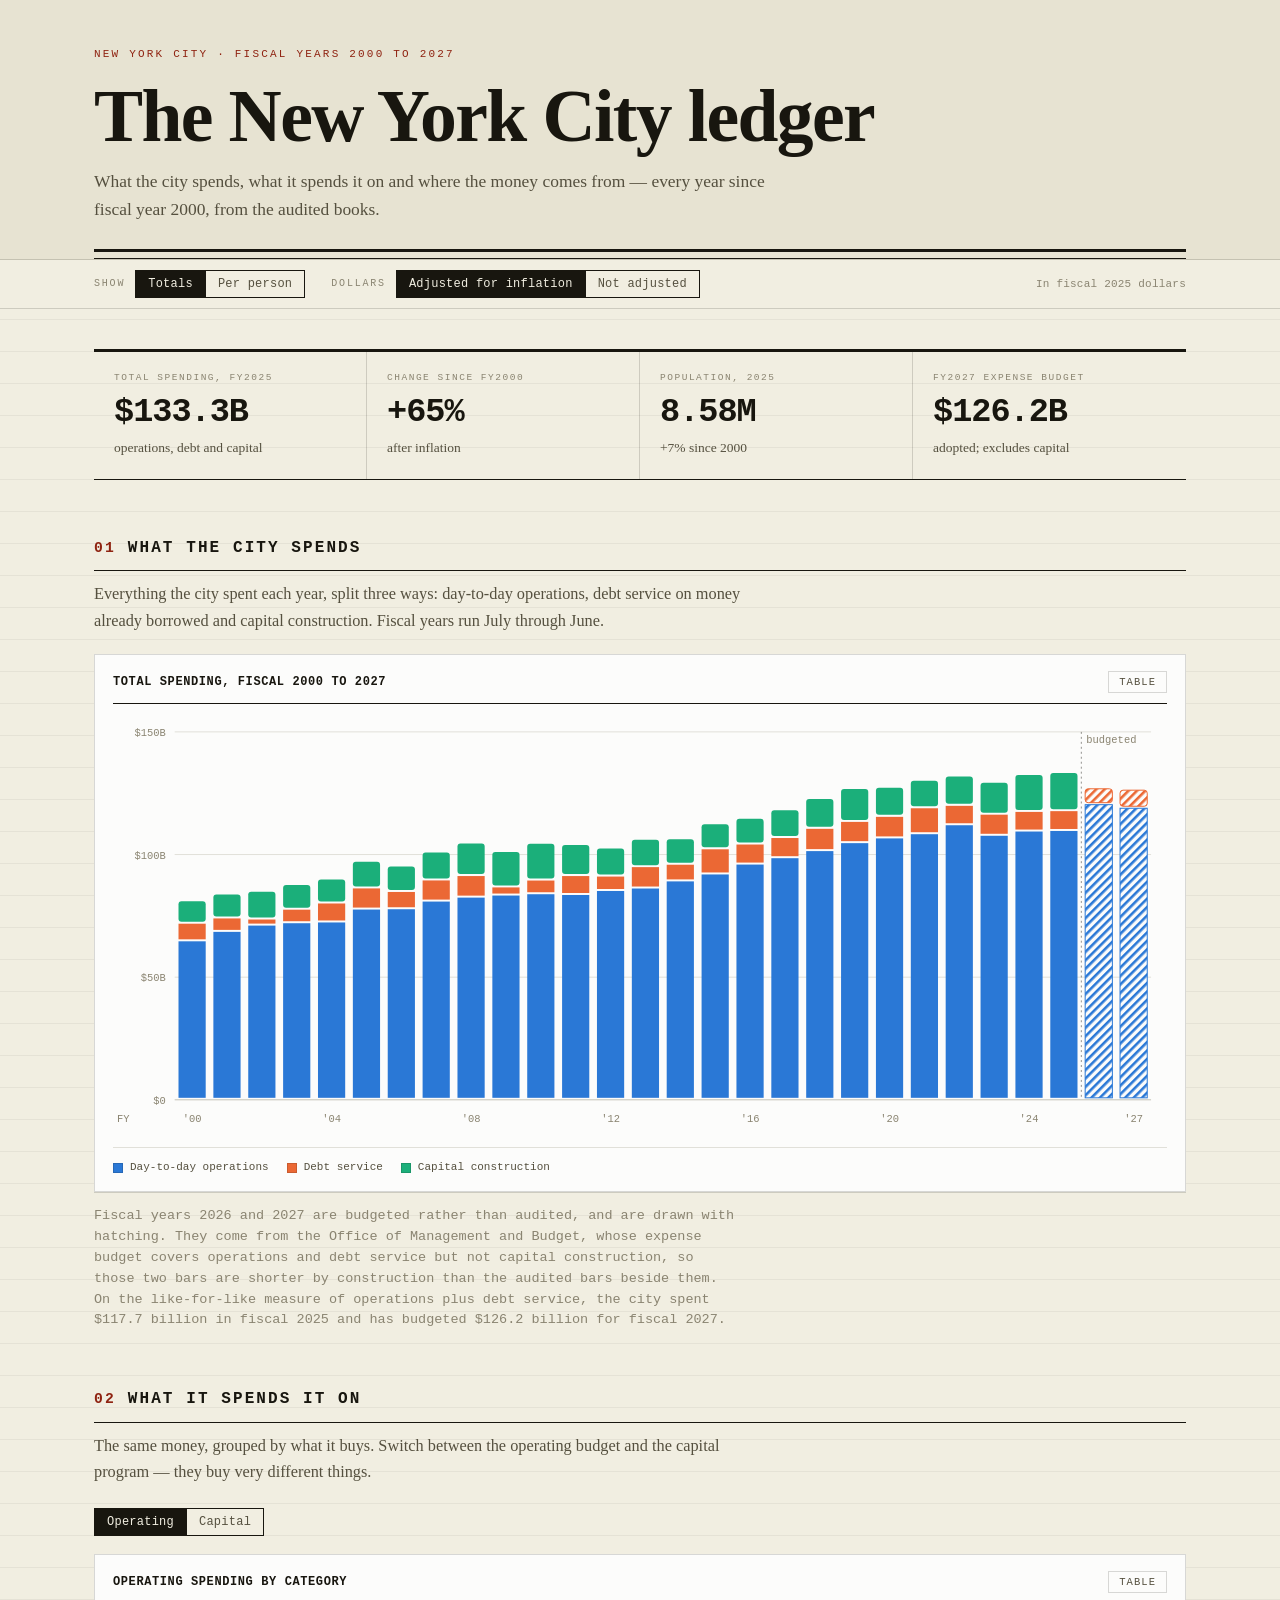
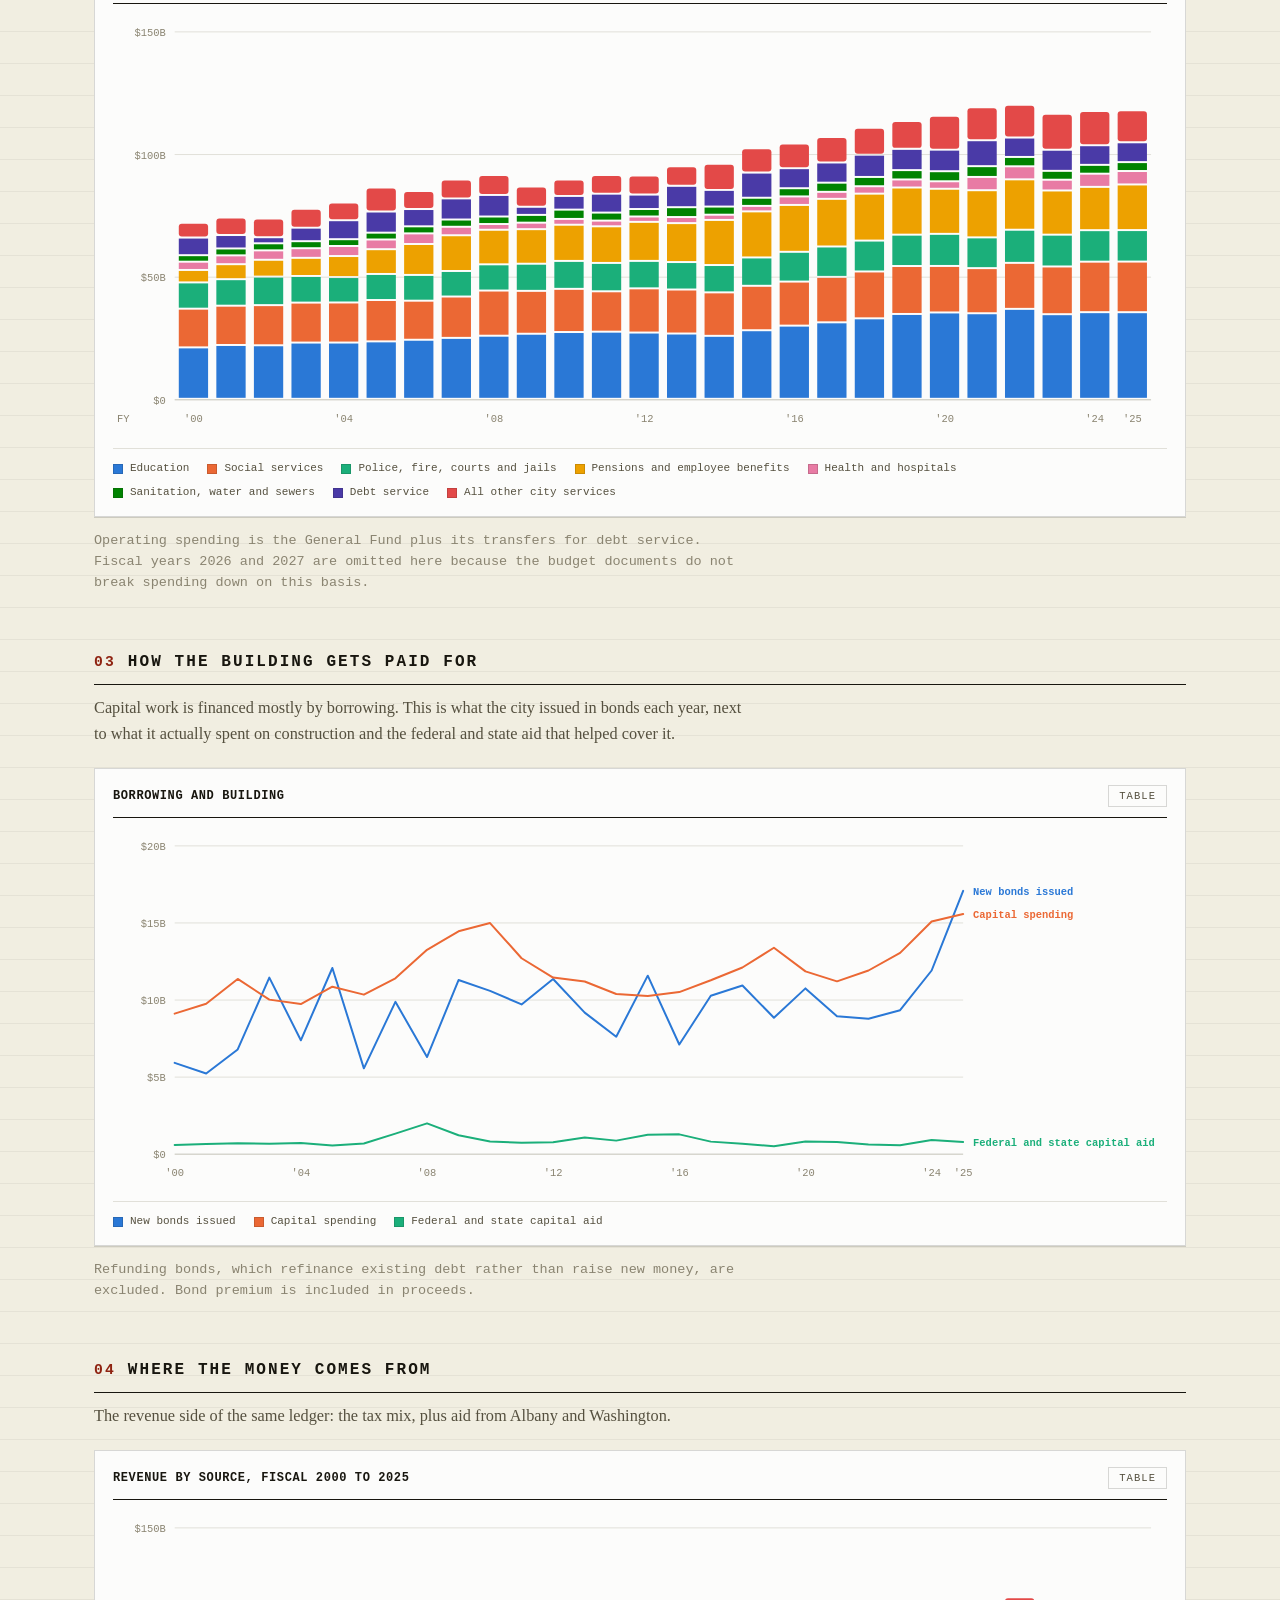
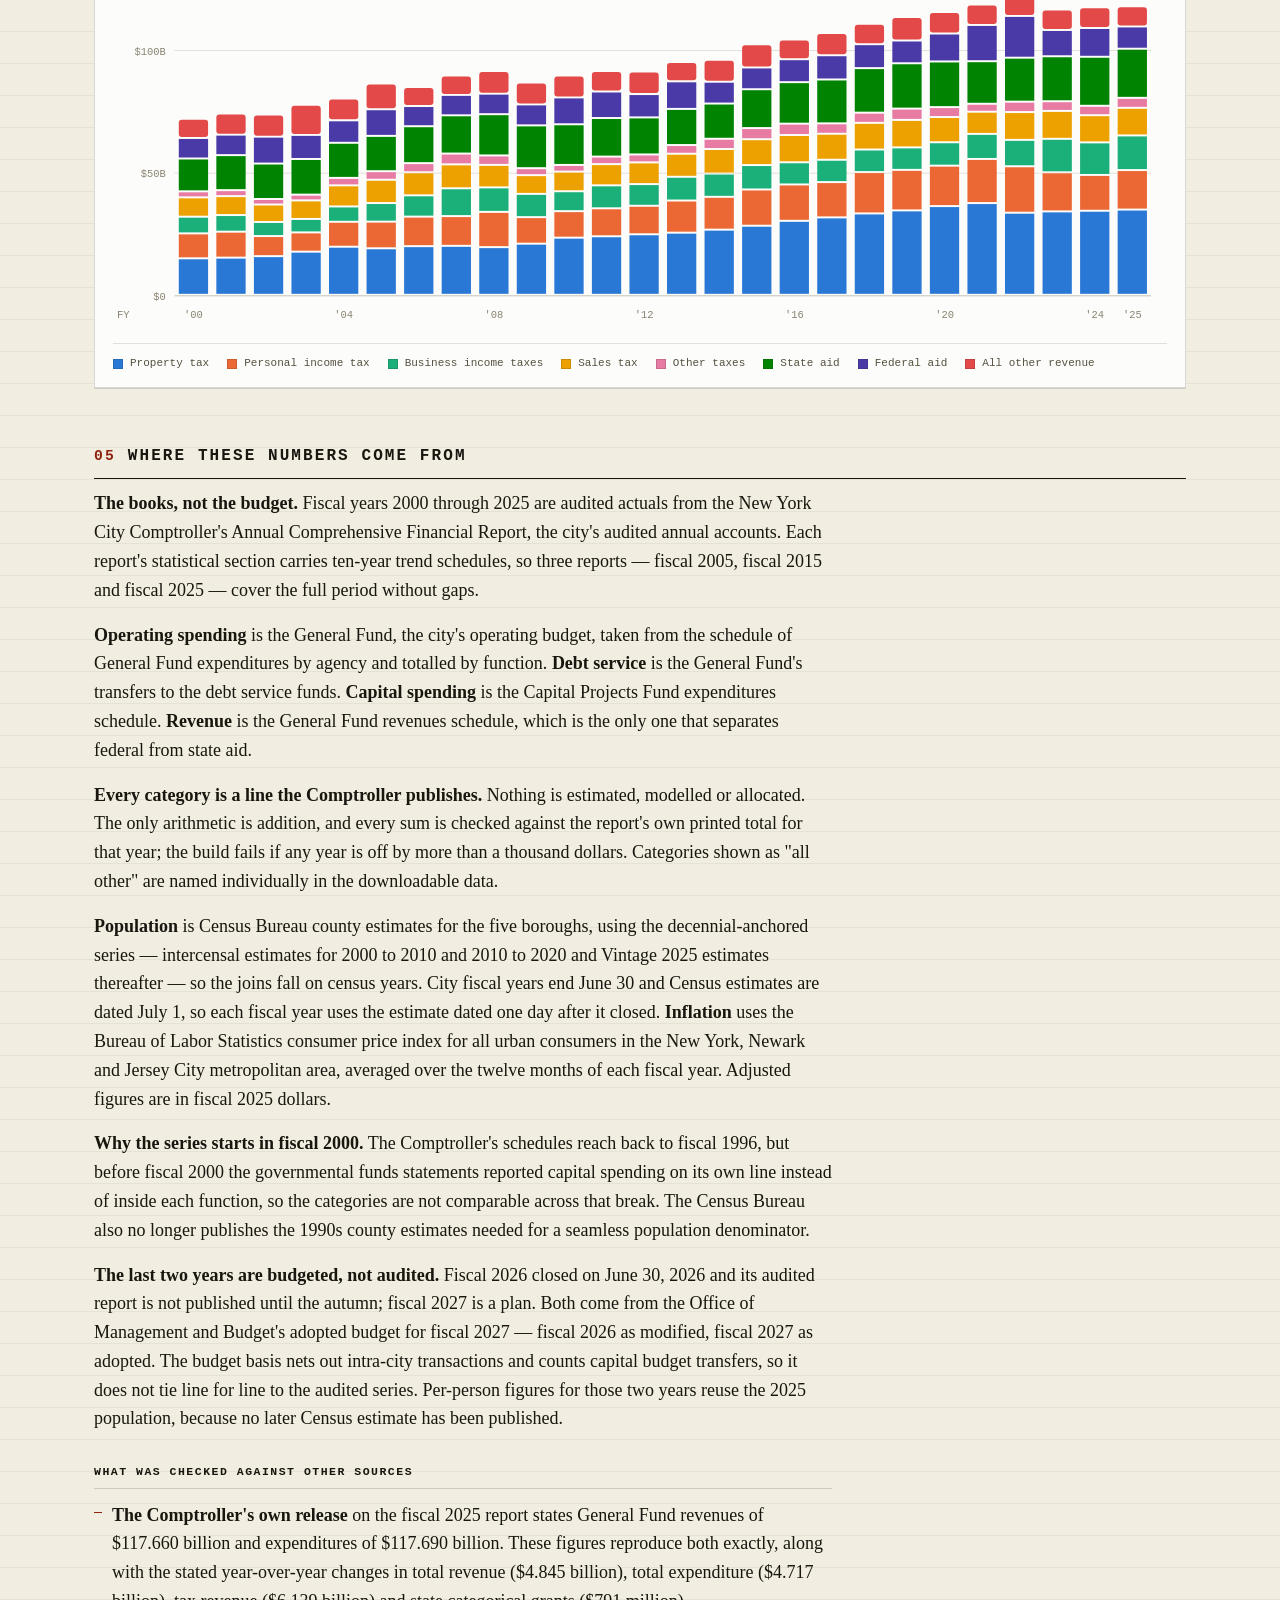
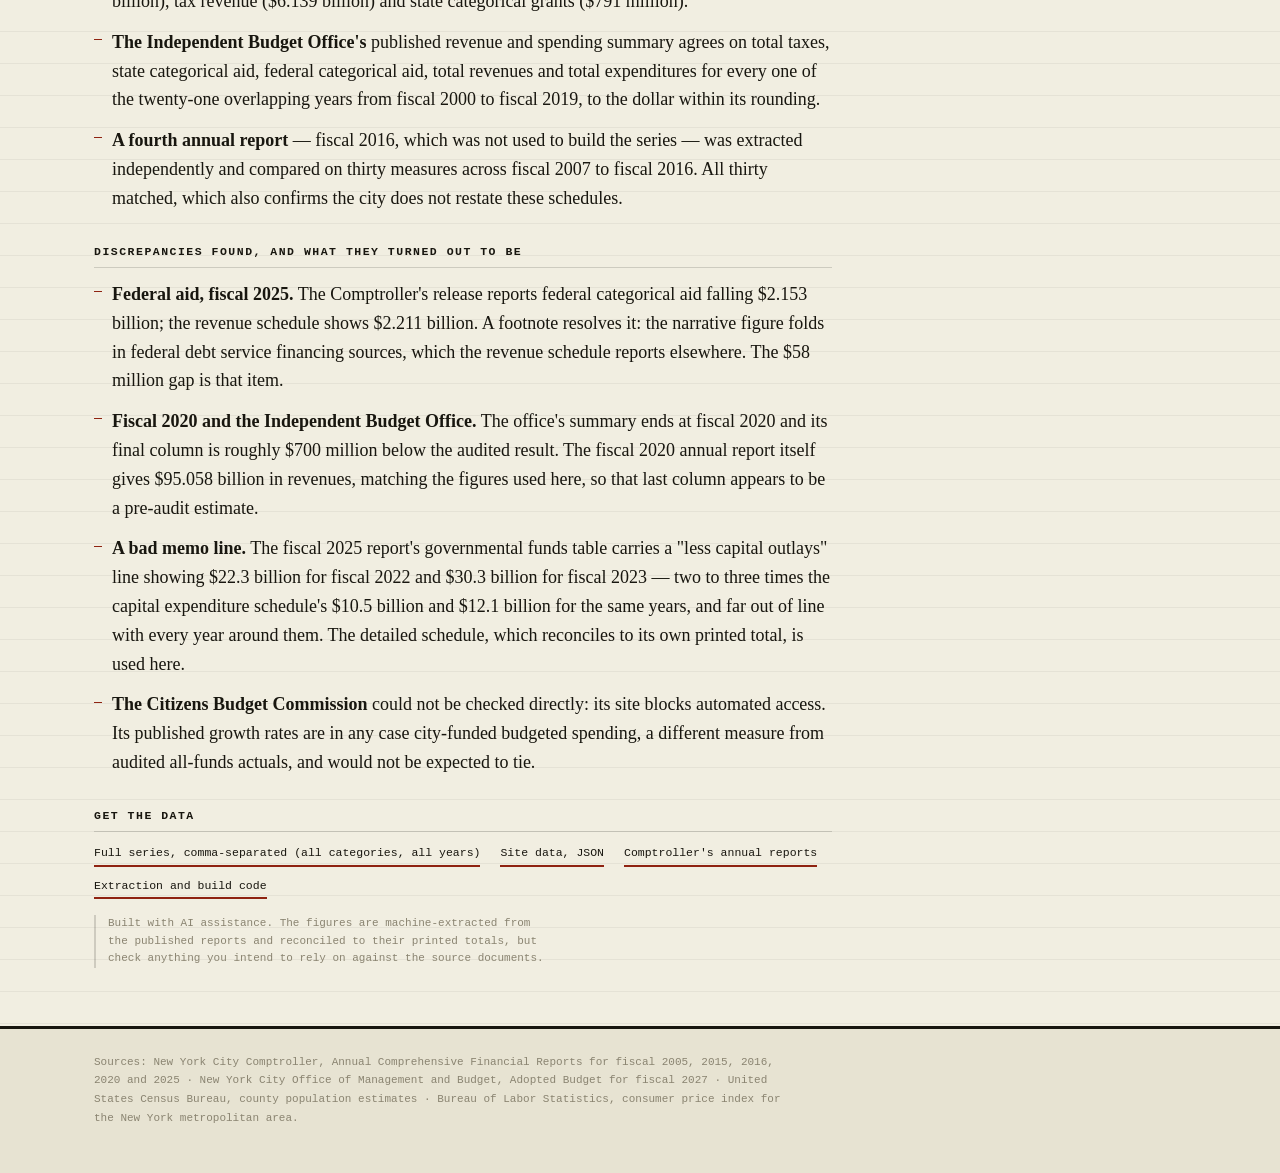
==== index.html @ fd4220b2 "The New York City ledger: 26 years of audited city spending and revenue Spending and revenue by cate" ====
<!doctype html>
<html lang="en">
<head>
<meta charset="utf-8">
<meta name="viewport" content="width=device-width, initial-scale=1">
<title>The New York City ledger: what the city spends and where the money comes from</title>
<meta name="description" content="Twenty-six years of audited New York City spending and revenue, by category, with toggles for population and inflation. Built from the Comptroller's annual financial reports.">
<link rel="stylesheet" href="styles.css">
<link rel="icon" href="data:image/svg+xml,<svg xmlns='http://www.w3.org/2000/svg' viewBox='0 0 100 100'><text y='.9em' font-size='90'>&#128209;</text></svg>">
</head>
<body>

<header class="masthead">
  <div class="wrap">
    <p class="eyebrow">New York City · fiscal years 2000 to 2027</p>
    <h1>The New York City ledger</h1>
    <p class="standfirst">What the city spends, what it spends it on and where the money
      comes from — every year since fiscal year 2000, from the audited books.</p>
  </div>
</header>

<div class="controls" id="controls">
  <div class="wrap controls-inner">
    <div class="toggle-group">
      <span class="toggle-label">Show</span>
      <div class="seg" role="group" aria-label="Total or per person">
        <button type="button" class="seg-btn is-on" data-percap="0">Totals</button>
        <button type="button" class="seg-btn" data-percap="1">Per person</button>
      </div>
    </div>
    <div class="toggle-group">
      <span class="toggle-label">Dollars</span>
      <div class="seg" role="group" aria-label="Inflation adjustment">
        <button type="button" class="seg-btn is-on" data-real="1">Adjusted for inflation</button>
        <button type="button" class="seg-btn" data-real="0">Not adjusted</button>
      </div>
    </div>
    <p class="controls-note" id="basisNote"></p>
  </div>
</div>

<main class="wrap">

  <section class="stats" id="heroStats" aria-label="Headline figures"></section>

  <section class="block" id="spending">
    <h2>What the city spends</h2>
    <p class="dek">Everything the city spent each year, split three ways: day-to-day
      operations, debt service on money already borrowed and capital construction.
      Fiscal years run July through June.</p>
    <figure class="chart-card">
      <figcaption class="chart-head">
        <span class="chart-title" id="c1Title"></span>
        <button type="button" class="table-btn" data-table="c1">Table</button>
      </figcaption>
      <div class="chart" id="c1"></div>
      <div class="legend" id="c1Legend"></div>
      <div class="tablewrap" id="c1Table" hidden></div>
    </figure>
    <p class="note">Fiscal years 2026 and 2027 are budgeted rather than audited, and are
      drawn with hatching. They come from the Office of Management and Budget, whose
      expense budget covers operations and debt service but not capital construction, so
      those two bars are shorter by construction than the audited bars beside them. On
      the like-for-like measure of operations plus debt service, the city spent $117.7
      billion in fiscal 2025 and has budgeted $126.2 billion for fiscal 2027.</p>
  </section>

  <section class="block" id="categories">
    <h2>What it spends it on</h2>
    <p class="dek">The same money, grouped by what it buys. Switch between the operating
      budget and the capital program — they buy very different things.</p>
    <div class="seg seg-wide" role="group" aria-label="Operating or capital">
      <button type="button" class="seg-btn is-on" data-mode="operating">Operating</button>
      <button type="button" class="seg-btn" data-mode="capital">Capital</button>
    </div>
    <figure class="chart-card">
      <figcaption class="chart-head">
        <span class="chart-title" id="c2Title"></span>
        <button type="button" class="table-btn" data-table="c2">Table</button>
      </figcaption>
      <div class="chart" id="c2"></div>
      <div class="legend" id="c2Legend"></div>
      <div class="tablewrap" id="c2Table" hidden></div>
    </figure>
    <p class="note" id="c2Note"></p>
  </section>

  <section class="block" id="borrowing">
    <h2>How the building gets paid for</h2>
    <p class="dek">Capital work is financed mostly by borrowing. This is what the city
      issued in bonds each year, next to what it actually spent on construction and the
      federal and state aid that helped cover it.</p>
    <figure class="chart-card">
      <figcaption class="chart-head">
        <span class="chart-title" id="c3Title"></span>
        <button type="button" class="table-btn" data-table="c3">Table</button>
      </figcaption>
      <div class="chart" id="c3"></div>
      <div class="legend" id="c3Legend"></div>
      <div class="tablewrap" id="c3Table" hidden></div>
    </figure>
    <p class="note">Refunding bonds, which refinance existing debt rather than raise new
      money, are excluded. Bond premium is included in proceeds.</p>
  </section>

  <section class="block" id="revenue">
    <h2>Where the money comes from</h2>
    <p class="dek">The revenue side of the same ledger: the tax mix, plus aid from Albany
      and Washington.</p>
    <figure class="chart-card">
      <figcaption class="chart-head">
        <span class="chart-title" id="c4Title"></span>
        <button type="button" class="table-btn" data-table="c4">Table</button>
      </figcaption>
      <div class="chart" id="c4"></div>
      <div class="legend" id="c4Legend"></div>
      <div class="tablewrap" id="c4Table" hidden></div>
    </figure>
  </section>

  <section class="block" id="methodology">
    <h2>Where these numbers come from</h2>
    <div class="method">
      <p><strong>The books, not the budget.</strong> Fiscal years 2000 through 2025 are
        audited actuals from the New York City Comptroller's Annual Comprehensive
        Financial Report, the city's audited annual accounts. Each report's statistical
        section carries ten-year trend schedules, so three reports — fiscal 2005,
        fiscal 2015 and fiscal 2025 — cover the full period without gaps.</p>

      <p><strong>Operating spending</strong> is the General Fund, the city's operating
        budget, taken from the schedule of General Fund expenditures by agency and
        totalled by function. <strong>Debt service</strong> is the General Fund's
        transfers to the debt service funds. <strong>Capital spending</strong> is the
        Capital Projects Fund expenditures schedule. <strong>Revenue</strong> is the
        General Fund revenues schedule, which is the only one that separates federal
        from state aid.</p>

      <p><strong>Every category is a line the Comptroller publishes.</strong> Nothing is
        estimated, modelled or allocated. The only arithmetic is addition, and every sum
        is checked against the report's own printed total for that year; the build fails
        if any year is off by more than a thousand dollars. Categories shown as
        "all other" are named individually in the downloadable data.</p>

      <p><strong>Population</strong> is Census Bureau county estimates for the five
        boroughs, using the decennial-anchored series — intercensal estimates for
        2000 to 2010 and 2010 to 2020 and Vintage 2025 estimates thereafter — so
        the joins fall on census years. City fiscal years end June 30 and Census
        estimates are dated July 1, so each fiscal year uses the estimate dated one day
        after it closed. <strong>Inflation</strong> uses the Bureau of Labor Statistics
        consumer price index for all urban consumers in the New York, Newark and Jersey
        City metropolitan area, averaged over the twelve months of each fiscal year.
        Adjusted figures are in fiscal 2025 dollars.</p>

      <p><strong>Why the series starts in fiscal 2000.</strong> The Comptroller's
        schedules reach back to fiscal 1996, but before fiscal 2000 the governmental
        funds statements reported capital spending on its own line instead of inside
        each function, so the categories are not comparable across that break. The
        Census Bureau also no longer publishes the 1990s county estimates needed for a
        seamless population denominator.</p>

      <p><strong>The last two years are budgeted, not audited.</strong> Fiscal 2026
        closed on June 30, 2026 and its audited report is not published until the
        autumn; fiscal 2027 is a plan. Both come from the Office of Management and
        Budget's adopted budget for fiscal 2027 — fiscal 2026 as modified, fiscal
        2027 as adopted. The budget basis nets out intra-city transactions and counts
        capital budget transfers, so it does not tie line for line to the audited
        series. Per-person figures for those two years reuse the 2025 population,
        because no later Census estimate has been published.</p>

      <h3>What was checked against other sources</h3>
      <ul class="checks">
        <li><strong>The Comptroller's own release</strong> on the fiscal 2025 report
          states General Fund revenues of $117.660 billion and expenditures of $117.690
          billion. These figures reproduce both exactly, along with the stated
          year-over-year changes in total revenue ($4.845 billion), total expenditure
          ($4.717 billion), tax revenue ($6.139 billion) and state categorical grants
          ($791 million).</li>
        <li><strong>The Independent Budget Office's</strong> published revenue and
          spending summary agrees on total taxes, state categorical aid, federal
          categorical aid, total revenues and total expenditures for every one of the
          twenty-one overlapping years from fiscal 2000 to fiscal 2019, to the dollar
          within its rounding.</li>
        <li><strong>A fourth annual report</strong> — fiscal 2016, which was not
          used to build the series — was extracted independently and compared on
          thirty measures across fiscal 2007 to fiscal 2016. All thirty matched, which
          also confirms the city does not restate these schedules.</li>
      </ul>

      <h3>Discrepancies found, and what they turned out to be</h3>
      <ul class="checks">
        <li><strong>Federal aid, fiscal 2025.</strong> The Comptroller's release reports
          federal categorical aid falling $2.153 billion; the revenue schedule shows
          $2.211 billion. A footnote resolves it: the narrative figure folds in federal
          debt service financing sources, which the revenue schedule reports elsewhere.
          The $58 million gap is that item.</li>
        <li><strong>Fiscal 2020 and the Independent Budget Office.</strong> The office's
          summary ends at fiscal 2020 and its final column is roughly $700 million below
          the audited result. The fiscal 2020 annual report itself gives $95.058 billion
          in revenues, matching the figures used here, so that last column appears to be
          a pre-audit estimate.</li>
        <li><strong>A bad memo line.</strong> The fiscal 2025 report's governmental funds
          table carries a "less capital outlays" line showing $22.3 billion
          for fiscal 2022 and $30.3 billion for fiscal 2023 — two to three times
          the capital expenditure schedule's $10.5 billion and $12.1 billion for the same
          years, and far out of line with every year around them. The detailed schedule,
          which reconciles to its own printed total, is used here.</li>
        <li><strong>The Citizens Budget Commission</strong> could not be checked
          directly: its site blocks automated access. Its published growth rates are in
          any case city-funded budgeted spending, a different measure from audited
          all-funds actuals, and would not be expected to tie.</li>
      </ul>

      <h3>Get the data</h3>
      <p class="downloads">
        <a href="nyc-budget-fy2000-fy2025.csv" download>Full series, comma-separated (all categories, all years)</a>
        <a href="data.json" download>Site data, JSON</a>
        <a href="https://comptroller.nyc.gov/reports/annual-comprehensive-financial-reports/">Comptroller's annual reports</a>
        <a href="https://github.com/joshgreenman1973/nyc-budget-per-capita">Extraction and build code</a>
      </p>
      <p class="aicaution">Built with AI assistance. The figures are machine-extracted
        from the published reports and reconciled to their printed totals, but check
        anything you intend to rely on against the source documents.</p>
    </div>
  </section>
</main>

<footer class="foot">
  <div class="wrap">
    <p>Sources: New York City Comptroller, Annual Comprehensive Financial Reports for
      fiscal 2005, 2015, 2016, 2020 and 2025 · New York City Office of Management
      and Budget, Adopted Budget for fiscal 2027 · United States Census Bureau,
      county population estimates · Bureau of Labor Statistics, consumer price
      index for the New York metropolitan area.</p>
  </div>
</footer>

<div class="tooltip" id="tooltip" hidden></div>
<script src="app.js"></script>
</body>
</html>
---- styles.css ----
/* The New York City ledger
   Aesthetic: a municipal account book. Ruled cream paper, a serif nameplate
   over a thick-thin rule, monospace figures set tabular, greenbar tables.
   Chart surfaces and series colours are the validated data-viz palette and are
   deliberately left alone. */

:root {
  color-scheme: light;
  --paper:      #f1eee1;
  --paper-2:    #e7e3d2;
  --rule-ink:   rgba(24,22,16,0.16);
  --ledger-line: rgba(24,22,16,0.055);
  --bar:        #e4ebdd;          /* greenbar stripe */
  --surface-1:  #fcfcfb;          /* validated chart surface */
  --ink:        #18160f;
  --ink-2:      #55503f;
  --muted:      #8a8471;
  --grid:       #e1e0d9;
  --axis:       #c3c2b7;
  --accent:     #8f2311;          /* oxblood */

  --s1: #2a78d6; --s2: #eb6834; --s3: #1baf7a; --s4: #eda100;
  --s5: #e87ba4; --s6: #008300; --s7: #4a3aa7; --s8: #e34948;

  --serif: "Iowan Old Style", "Palatino Linotype", Palatino, "Book Antiqua",
           Georgia, "Times New Roman", serif;
  --mono:  "SF Mono", ui-monospace, Menlo, "Andale Mono", "Courier New", monospace;
  --maxw: 1140px;
}

@media (prefers-color-scheme: dark) {
  :root:where(:not([data-theme="light"])) {
    color-scheme: dark;
    --paper:      #14140f;
    --paper-2:    #1c1c16;
    --rule-ink:   rgba(233,228,210,0.20);
    --ledger-line: rgba(233,228,210,0.045);
    --bar:        #1e241c;
    --surface-1:  #1a1a19;
    --ink:        #f3efe2;
    --ink-2:      #c3bda8;
    --muted:      #8f897a;
    --grid:       #2c2c2a;
    --axis:       #383835;
    --accent:     #e2765c;
    --s1: #3987e5; --s2: #d95926; --s3: #199e70; --s4: #c98500;
    --s5: #d55181; --s6: #008300; --s7: #9085e9; --s8: #e66767;
  }
}
:root[data-theme="dark"] {
  color-scheme: dark;
  --paper:      #14140f;
  --paper-2:    #1c1c16;
  --rule-ink:   rgba(233,228,210,0.20);
  --ledger-line: rgba(233,228,210,0.045);
  --bar:        #1e241c;
  --surface-1:  #1a1a19;
  --ink:        #f3efe2;
  --ink-2:      #c3bda8;
  --muted:      #8f897a;
  --grid:       #2c2c2a;
  --axis:       #383835;
  --accent:     #e2765c;
  --s1: #3987e5; --s2: #d95926; --s3: #199e70; --s4: #c98500;
  --s5: #d55181; --s6: #008300; --s7: #9085e9; --s8: #e66767;
}

* { box-sizing: border-box; }
html { -webkit-text-size-adjust: 100%; }

body {
  margin: 0;
  color: var(--ink);
  font-family: var(--serif);
  font-size: 18px;
  line-height: 1.6;
  background-color: var(--paper);
  /* ruled ledger paper */
  background-image: repeating-linear-gradient(
    to bottom, transparent 0 31px, var(--ledger-line) 31px 32px);
}
.wrap { max-width: var(--maxw); margin: 0 auto; padding: 0 24px; }

/* ---------- nameplate ---------- */
.masthead {
  background: var(--paper-2);
  border-bottom: 1px solid var(--rule-ink);
  padding: 46px 0 0;
}
.eyebrow {
  margin: 0 0 16px;
  font-family: var(--mono);
  font-size: 11px;
  letter-spacing: 0.2em;
  text-transform: uppercase;
  color: var(--accent);
}
.masthead h1 {
  margin: 0;
  font-family: var(--serif);
  font-size: clamp(2.4rem, 7.4vw, 4.6rem);
  line-height: 0.98;
  letter-spacing: -0.022em;
  font-weight: 700;
}
.standfirst {
  margin: 16px 0 0;
  max-width: 40em;
  font-size: 1.09rem;
  color: var(--ink-2);
}
/* thick-thin rule, the ledger-book signature */
.masthead .wrap::after {
  content: ""; display: block; margin-top: 26px;
  height: 6px;
  border-top: 3px solid var(--ink);
  border-bottom: 1px solid var(--ink);
}

/* ---------- controls ---------- */
.controls {
  position: sticky; top: 0; z-index: 30;
  background: var(--paper);
  border-bottom: 1px solid var(--rule-ink);
  padding: 10px 0;
}
.controls-inner { display: flex; flex-wrap: wrap; gap: 10px 26px; align-items: center; }
.toggle-group { display: flex; align-items: center; gap: 10px; }
.toggle-label {
  font-family: var(--mono); font-size: 10px; letter-spacing: 0.18em;
  text-transform: uppercase; color: var(--muted);
}
.seg { display: inline-flex; border: 1px solid var(--ink); background: transparent; }
.seg-btn {
  appearance: none; border: 0; background: transparent; cursor: pointer;
  font-family: var(--mono); font-size: 12px; letter-spacing: 0.02em;
  color: var(--ink-2); padding: 6px 12px; white-space: nowrap;
  border-right: 1px solid var(--rule-ink);
}
.seg-btn:last-child { border-right: 0; }
.seg-btn:hover { background: var(--paper-2); color: var(--ink); }
.seg-btn.is-on { background: var(--ink); color: var(--paper); }
.seg-btn:focus-visible { outline: 2px solid var(--accent); outline-offset: 1px; }
.seg-wide { margin: 0 0 18px; }
.controls-note {
  margin: 0 0 0 auto; font-family: var(--mono); font-size: 11px;
  color: var(--muted); letter-spacing: 0.02em;
}

/* ---------- headline figures ---------- */
.stats {
  display: grid; margin: 40px 0 4px;
  grid-template-columns: repeat(auto-fit, minmax(215px, 1fr));
  border-top: 3px solid var(--ink);
  border-bottom: 1px solid var(--ink);
}
.stat { padding: 18px 20px 20px; border-right: 1px solid var(--rule-ink); }
.stat:last-child { border-right: 0; }
.stat-label {
  font-family: var(--mono); font-size: 9.5px; letter-spacing: 0.16em;
  text-transform: uppercase; color: var(--muted); margin: 0 0 10px;
}
.stat-value {
  font-family: var(--mono); font-size: clamp(1.5rem, 3.5vw, 2.1rem);
  font-weight: 600; letter-spacing: -0.03em; line-height: 1; margin: 0;
  font-variant-numeric: tabular-nums;
}
.stat-sub { margin: 8px 0 0; font-size: 13.5px; color: var(--ink-2); }

/* ---------- sections ---------- */
.block { margin: 56px 0; counter-increment: sec; }
.block h2 {
  margin: 0 0 10px; font-family: var(--mono); font-weight: 600;
  font-size: clamp(0.86rem, 1.9vw, 1rem); letter-spacing: 0.13em;
  text-transform: uppercase;
  padding-bottom: 9px; border-bottom: 1px solid var(--ink);
  display: flex; align-items: baseline; gap: 12px;
}
.block h2::before {
  content: counter(sec, decimal-leading-zero);
  color: var(--accent); font-size: 0.92em;
}
main { counter-reset: sec; }
.dek { margin: 0 0 20px; max-width: 40em; color: var(--ink-2); font-size: 1.02rem; }
.note {
  margin: 14px 0 0; font-size: 13.5px; color: var(--muted); max-width: 48em;
  font-family: var(--mono); line-height: 1.55;
}

/* pasted-in plate */
.chart-card {
  margin: 0; background: var(--surface-1);
  border: 1px solid var(--rule-ink);
  box-shadow: 0 1px 0 var(--rule-ink);
  padding: 16px 18px 14px;
}
.chart-head {
  display: flex; align-items: baseline; justify-content: space-between;
  gap: 14px; margin-bottom: 12px; padding-bottom: 10px;
  border-bottom: 1px solid var(--ink);
}
.chart-title {
  font-family: var(--mono); font-size: 12px; font-weight: 600;
  letter-spacing: 0.05em; text-transform: uppercase; color: var(--ink);
}
.table-btn {
  appearance: none; background: transparent; border: 1px solid var(--rule-ink);
  font-family: var(--mono); font-size: 10.5px; letter-spacing: 0.1em;
  text-transform: uppercase; color: var(--ink-2); padding: 4px 10px; cursor: pointer;
}
.table-btn:hover { background: var(--paper-2); color: var(--ink); }
.table-btn.is-on { background: var(--ink); color: var(--surface-1); }

.chart { position: relative; width: 100%; }
.chart svg { display: block; width: 100%; height: auto; overflow: visible; }

.legend {
  display: flex; flex-wrap: wrap; gap: 7px 18px; margin-top: 14px;
  padding-top: 11px; border-top: 1px solid var(--grid);
}
.legend-item {
  display: inline-flex; align-items: center; gap: 7px;
  font-family: var(--mono); font-size: 11px; color: var(--ink-2);
}
.swatch { width: 10px; height: 10px; flex: none; box-shadow: 0 0 0 1px var(--rule-ink) inset; }

/* ---------- greenbar tables ---------- */
.tablewrap { margin-top: 16px; overflow-x: auto; }
table { border-collapse: collapse; font-size: 12px; min-width: 100%; }
th, td { padding: 5px 11px; text-align: right; white-space: nowrap; }
th:first-child, td:first-child {
  text-align: left; position: sticky; left: 0; background: inherit;
}
thead th {
  font-family: var(--mono); font-size: 9.5px; letter-spacing: 0.11em;
  text-transform: uppercase; color: var(--muted);
  border-bottom: 1px solid var(--ink); background: var(--surface-1);
}
tbody tr { background: var(--surface-1); }
tbody tr:nth-child(even) { background: var(--bar); }
td { font-family: var(--mono); font-variant-numeric: tabular-nums; color: var(--ink); }
td:last-child, th:last-child { border-left: 1px solid var(--rule-ink); font-weight: 600; }

/* ---------- tooltip ---------- */
.tooltip {
  position: fixed; z-index: 60; pointer-events: none;
  background: var(--surface-1); color: var(--ink);
  border: 1px solid var(--ink);
  box-shadow: 3px 3px 0 var(--rule-ink);
  padding: 10px 12px; font-family: var(--mono); font-size: 11.5px;
  min-width: 205px; max-width: 300px;
}
.tt-head {
  font-size: 10px; letter-spacing: 0.14em; text-transform: uppercase;
  color: var(--muted); padding-bottom: 7px; margin-bottom: 7px;
  border-bottom: 1px solid var(--ink);
  display: flex; justify-content: space-between; gap: 12px;
}
.tt-row { display: flex; align-items: center; gap: 8px; padding: 2px 0; }
.tt-row .swatch { width: 8px; height: 8px; }
.tt-name { flex: 1; color: var(--ink-2); }
.tt-val { font-variant-numeric: tabular-nums; font-weight: 600; }
.tt-total { border-top: 1px solid var(--ink); margin-top: 7px; padding-top: 7px; }
.tt-note {
  margin-top: 7px; padding-top: 7px; border-top: 1px solid var(--grid);
  font-size: 10px; line-height: 1.5; color: var(--muted); white-space: normal;
}

/* ---------- chart chrome ---------- */
.ax-line { stroke: var(--axis); stroke-width: 1; }
.ax-grid { stroke: var(--grid); stroke-width: 1; }
.ax-text {
  fill: var(--muted); font-size: 10.5px;
  font-family: "SF Mono", ui-monospace, Menlo, monospace;
}
.ax-text.tab { font-variant-numeric: tabular-nums; }
.mark-label {
  font-family: "SF Mono", ui-monospace, Menlo, monospace;
  font-size: 10.5px; font-weight: 600;
  paint-order: stroke; stroke: var(--surface-1); stroke-width: 3px;
}
/* opacity is driven by the attribute, so it is not set here: a CSS
   declaration would override it and pin the crosshair permanently visible. */
.crosshair { stroke: var(--ink); stroke-width: 1; stroke-dasharray: 2 3; }

/* ---------- method ---------- */
.method { max-width: 41em; }
.method p { margin: 0 0 16px; }
.method strong { font-weight: 700; }
.method h3 {
  margin: 30px 0 12px; font-family: var(--mono); font-size: 11.5px;
  letter-spacing: 0.13em; text-transform: uppercase; font-weight: 600;
  padding-bottom: 6px; border-bottom: 1px solid var(--rule-ink);
}
.checks { margin: 0 0 16px; padding-left: 0; list-style: none; }
.checks li {
  margin-bottom: 12px; padding-left: 18px; position: relative;
}
.checks li::before {
  content: ""; position: absolute; left: 0; top: 0.62em;
  width: 8px; height: 1px; background: var(--accent);
}
.downloads { display: flex; flex-wrap: wrap; gap: 10px 20px; }
.downloads a {
  font-family: var(--mono); font-size: 11.5px; color: var(--ink);
  text-decoration: none; border-bottom: 2px solid var(--accent); padding-bottom: 2px;
}
.downloads a:hover { background: var(--paper-2); }
.aicaution {
  margin-top: 24px; font-family: var(--mono); font-size: 11px; line-height: 1.6;
  color: var(--muted); border-left: 2px solid var(--rule-ink);
  padding-left: 12px; max-width: 42em;
}

.foot {
  border-top: 3px solid var(--ink); background: var(--paper-2);
  margin-top: 58px; padding: 24px 0 46px;
}
.foot p {
  margin: 0; font-family: var(--mono); font-size: 11px; line-height: 1.7;
  color: var(--muted); max-width: 64em;
}

@media (max-width: 640px) {
  body { font-size: 17px; }
  /* Each toggle takes its own full-width row; side by side the inflation
     control is wider than a phone. */
  .controls-inner { gap: 9px 0; }
  .toggle-group { width: 100%; flex-wrap: wrap; gap: 5px; }
  .toggle-label { width: 100%; }
  .seg { width: 100%; }
  .seg-btn { flex: 1 1 0; text-align: center; padding: 7px 6px; font-size: 11px; }
  .controls-note { margin-left: 0; width: 100%; }
  .stat { border-right: 0; border-bottom: 1px solid var(--rule-ink); }
  .chart-card { padding: 12px 12px 10px; }
}
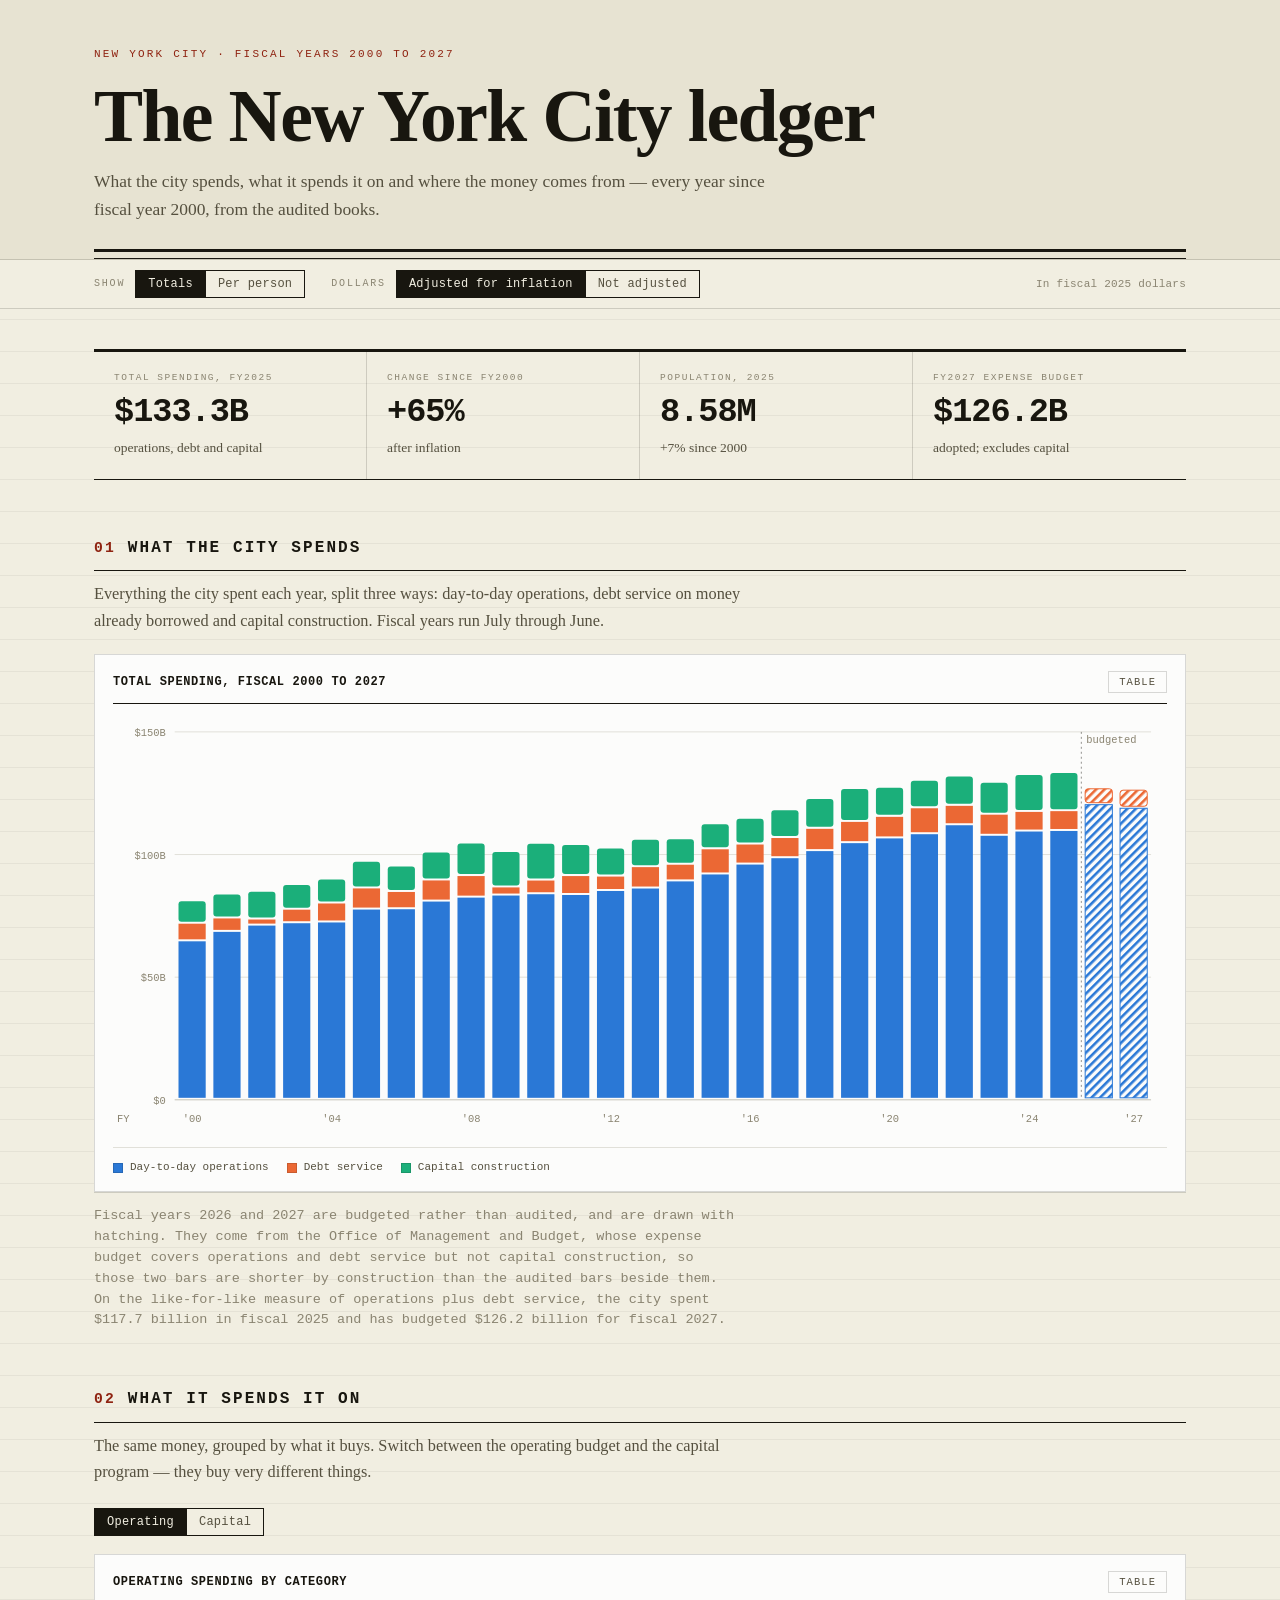
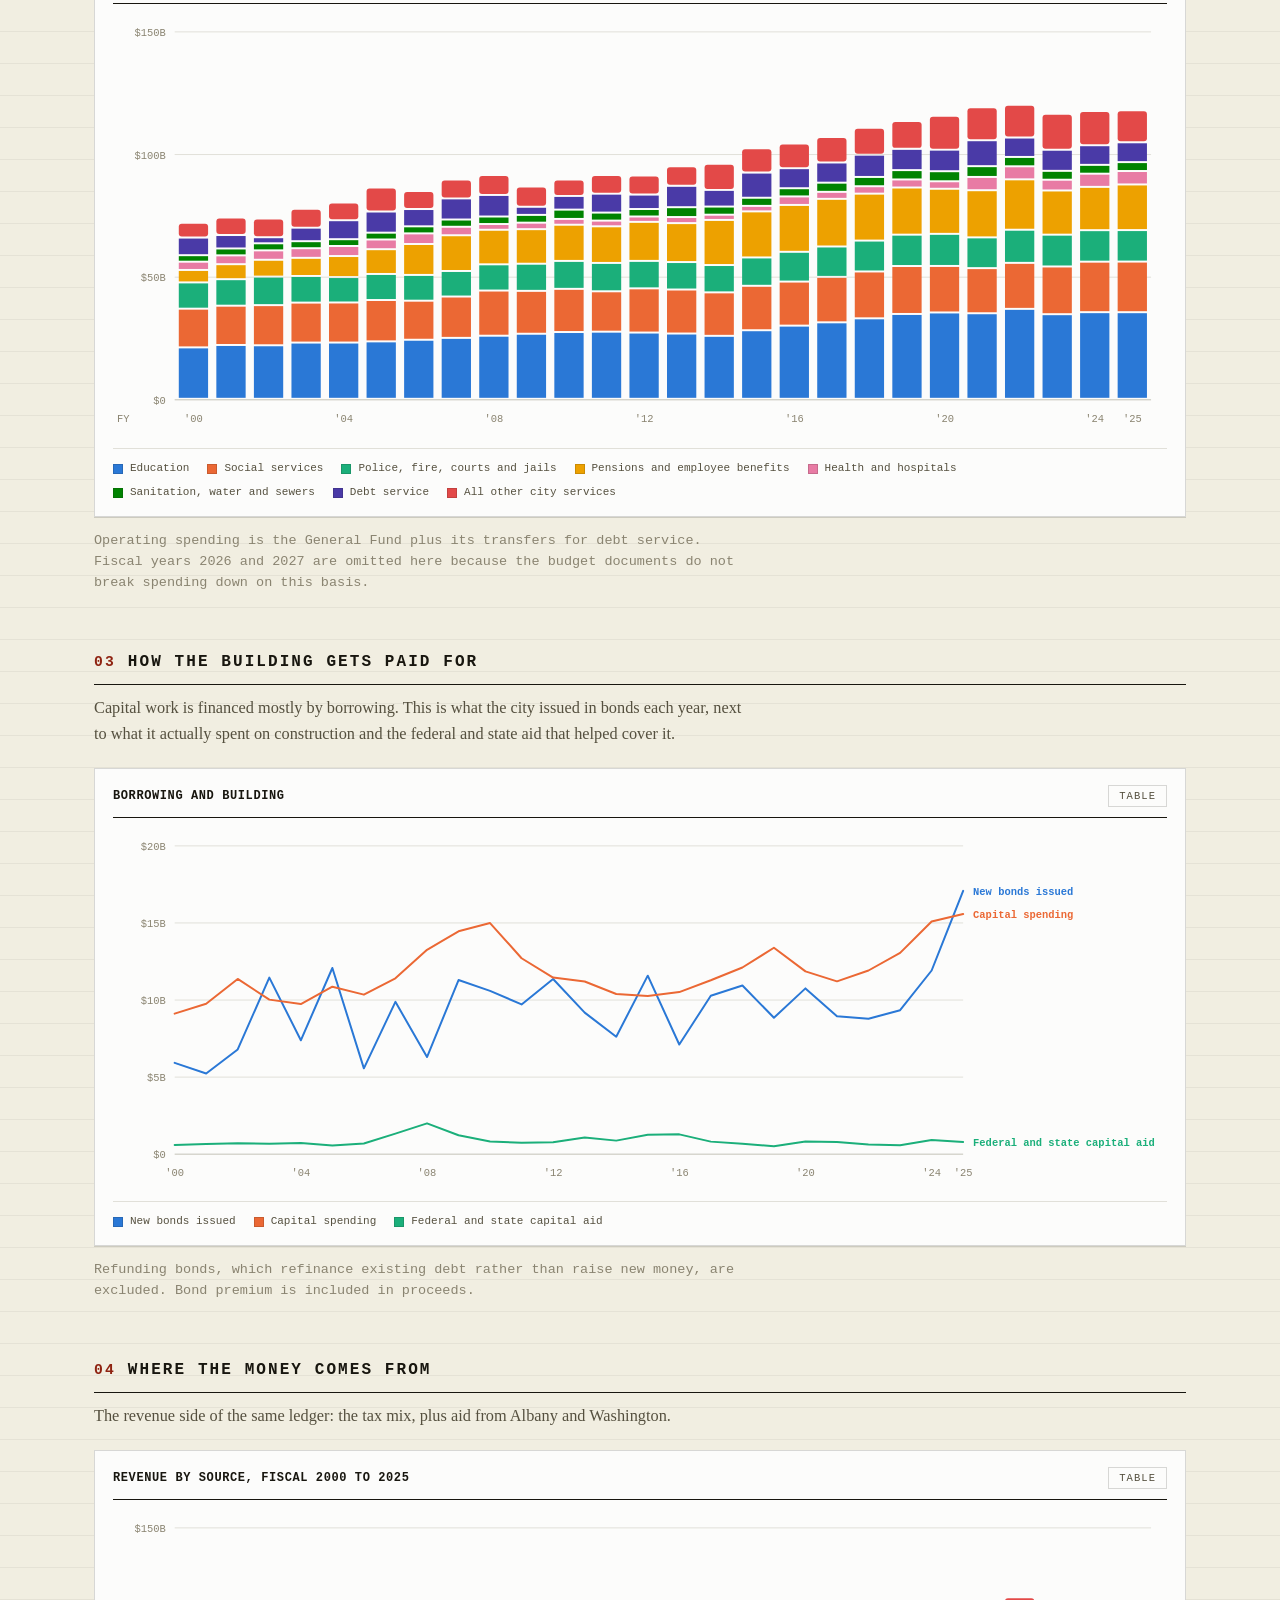
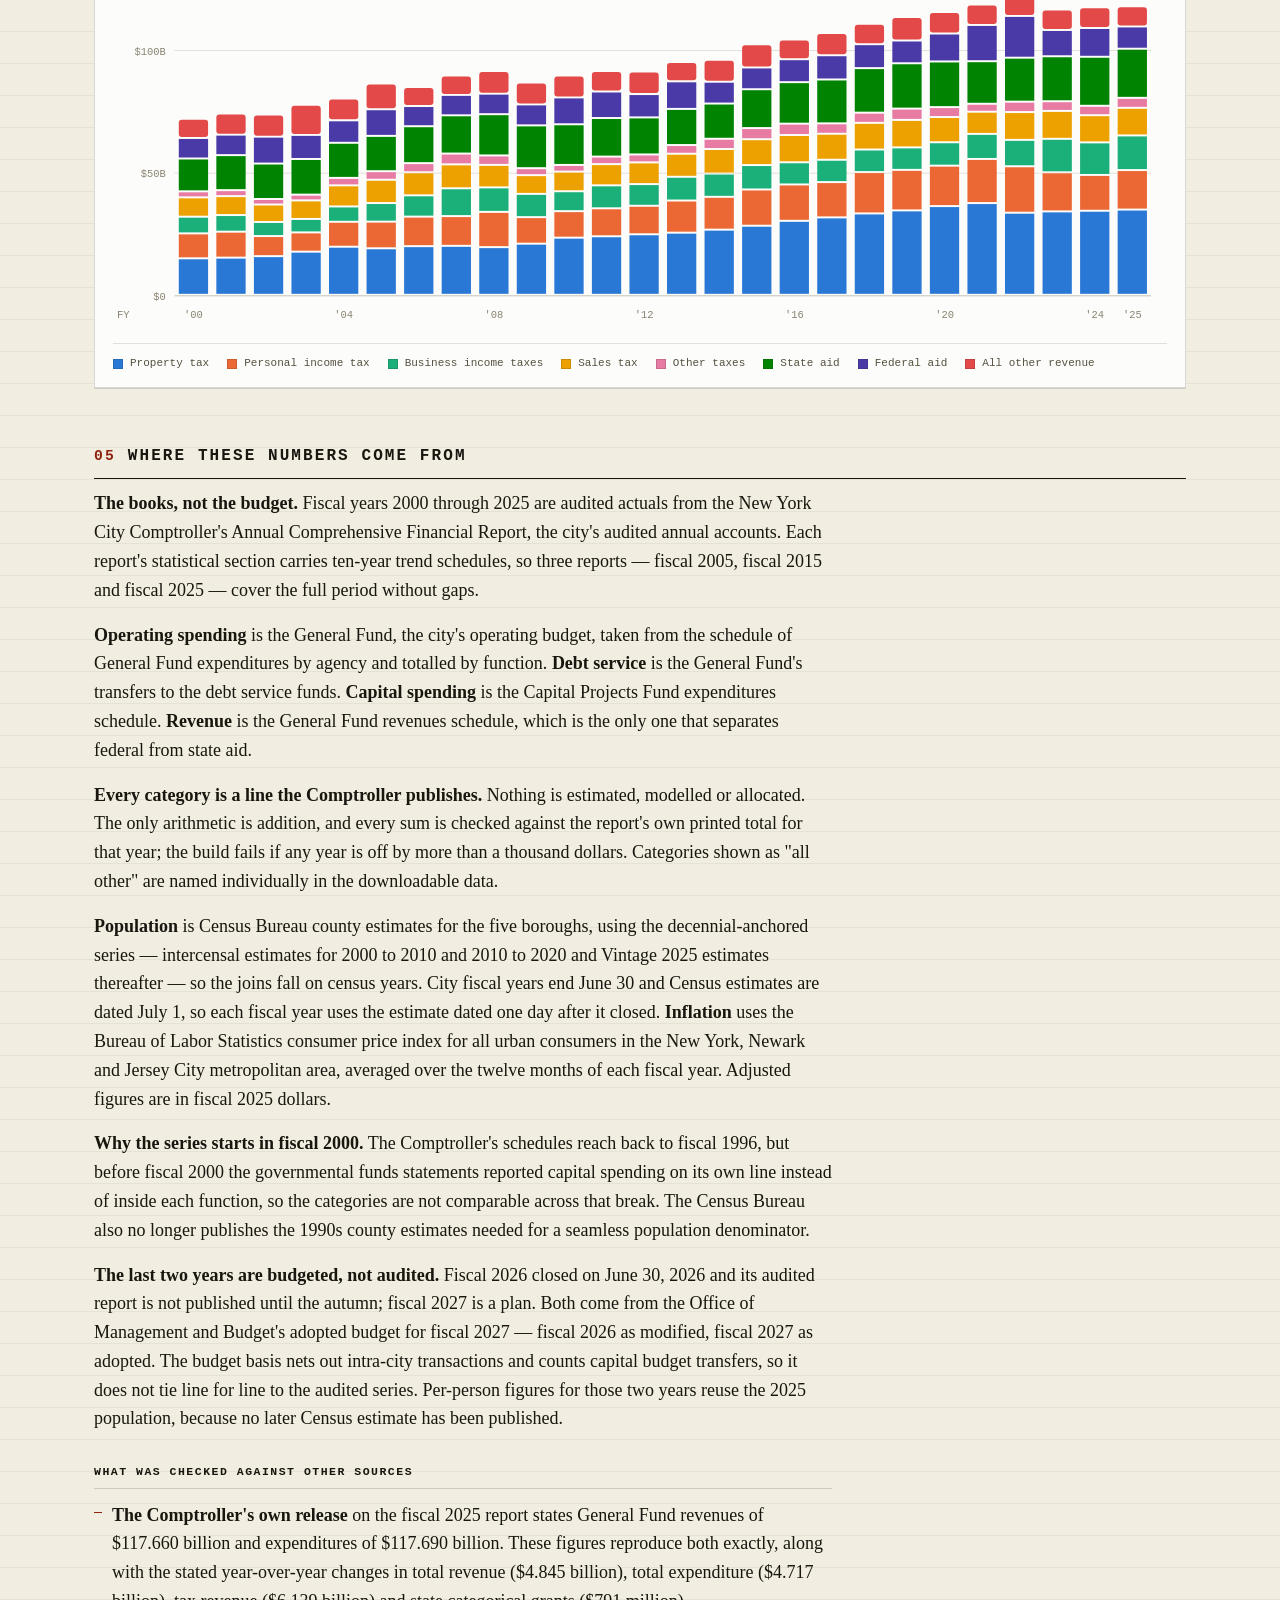
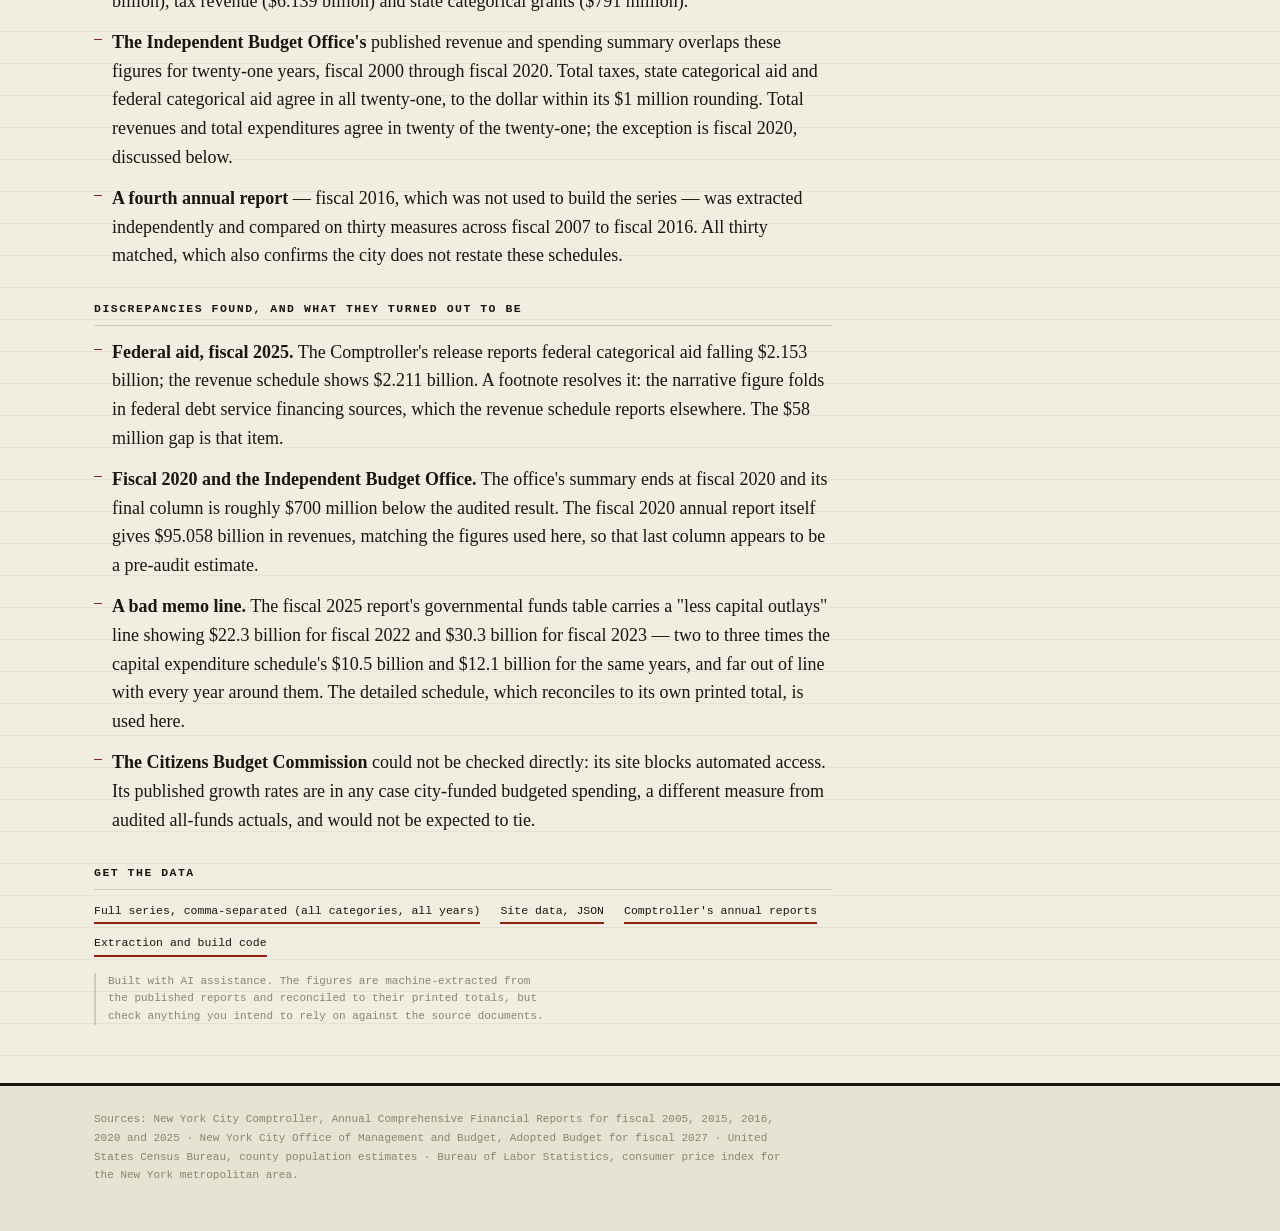
==== commit 9a0fe571: "Correct the Independent Budget Office comparison counts Taxes, state aid and federal aid agree acros" ====
--- a/index.html
+++ b/index.html
@@ -176,10 +176,11 @@
           ($4.717 billion), tax revenue ($6.139 billion) and state categorical grants
           ($791 million).</li>
         <li><strong>The Independent Budget Office's</strong> published revenue and
-          spending summary agrees on total taxes, state categorical aid, federal
-          categorical aid, total revenues and total expenditures for every one of the
-          twenty-one overlapping years from fiscal 2000 to fiscal 2019, to the dollar
-          within its rounding.</li>
+          spending summary overlaps these figures for twenty-one years, fiscal 2000
+          through fiscal 2020. Total taxes, state categorical aid and federal
+          categorical aid agree in all twenty-one, to the dollar within its $1 million
+          rounding. Total revenues and total expenditures agree in twenty of the
+          twenty-one; the exception is fiscal 2020, discussed below.</li>
         <li><strong>A fourth annual report</strong> — fiscal 2016, which was not
           used to build the series — was extracted independently and compared on
           thirty measures across fiscal 2007 to fiscal 2016. All thirty matched, which
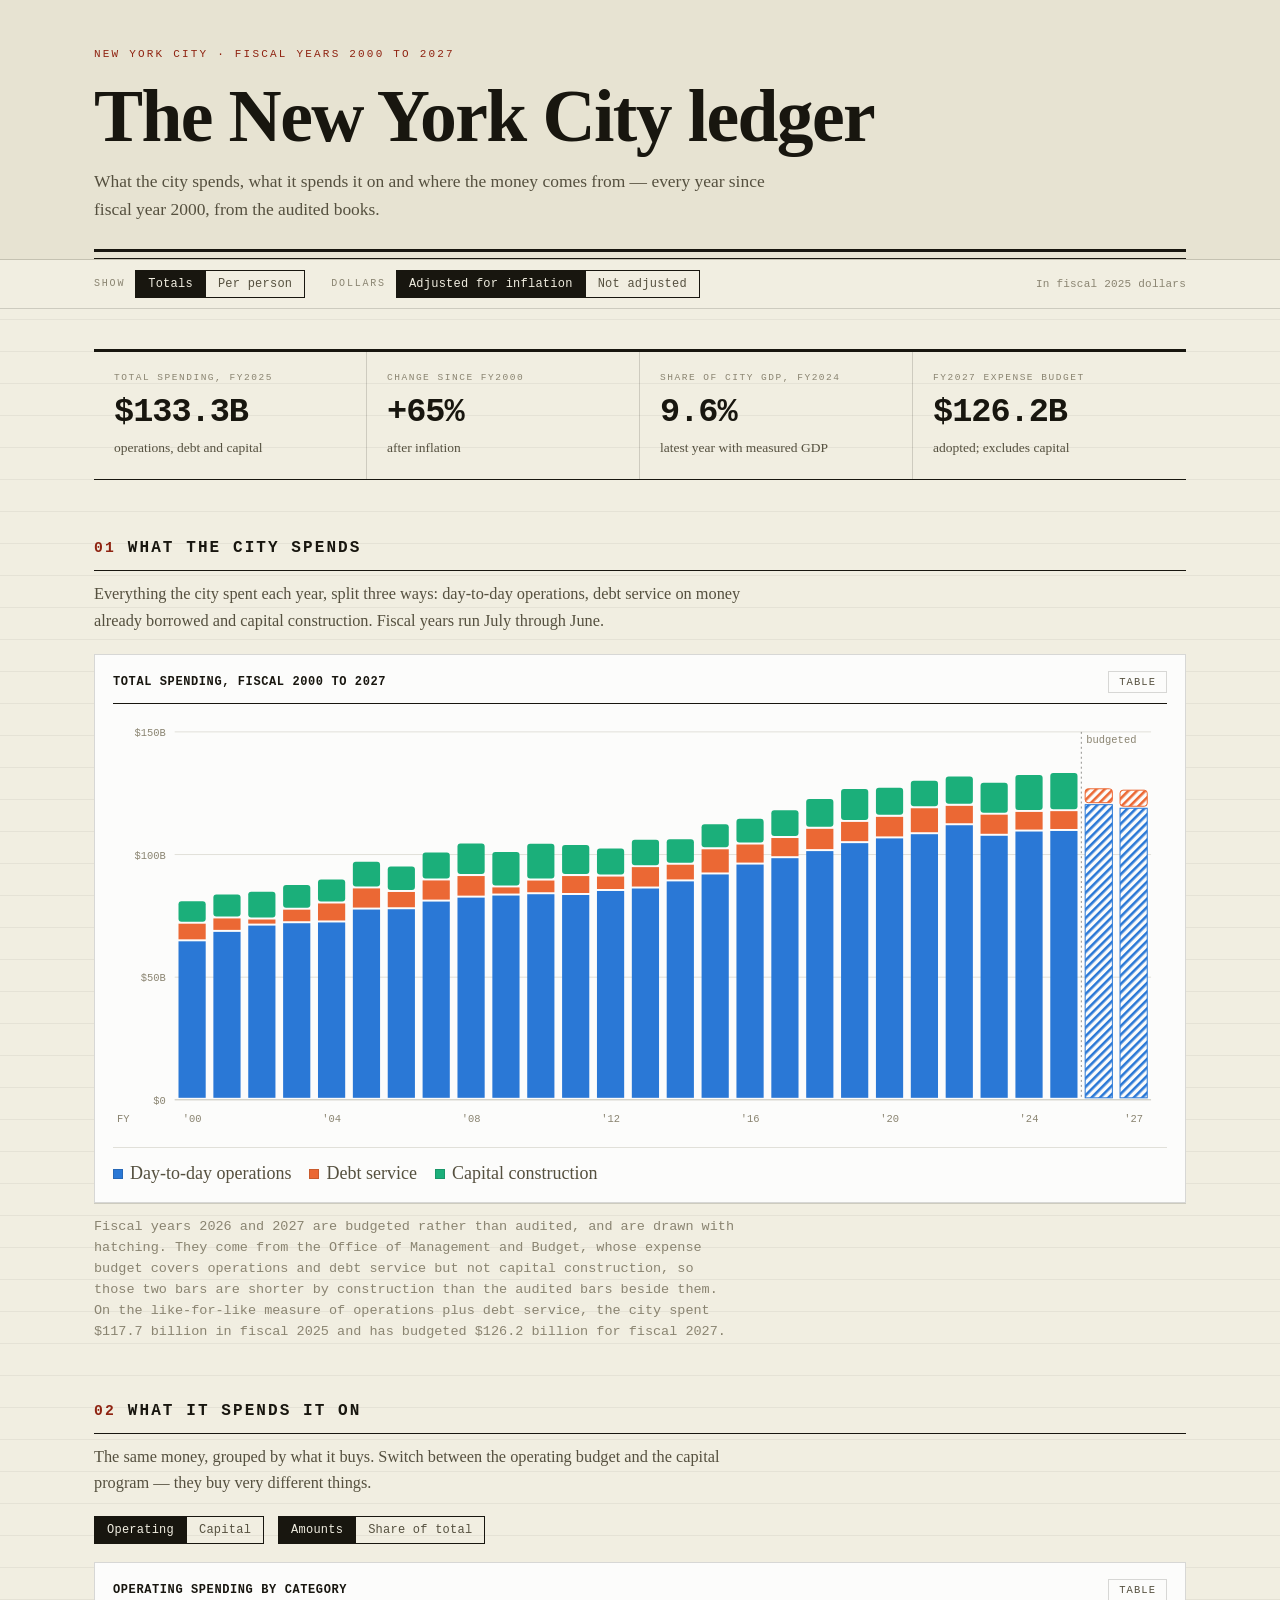
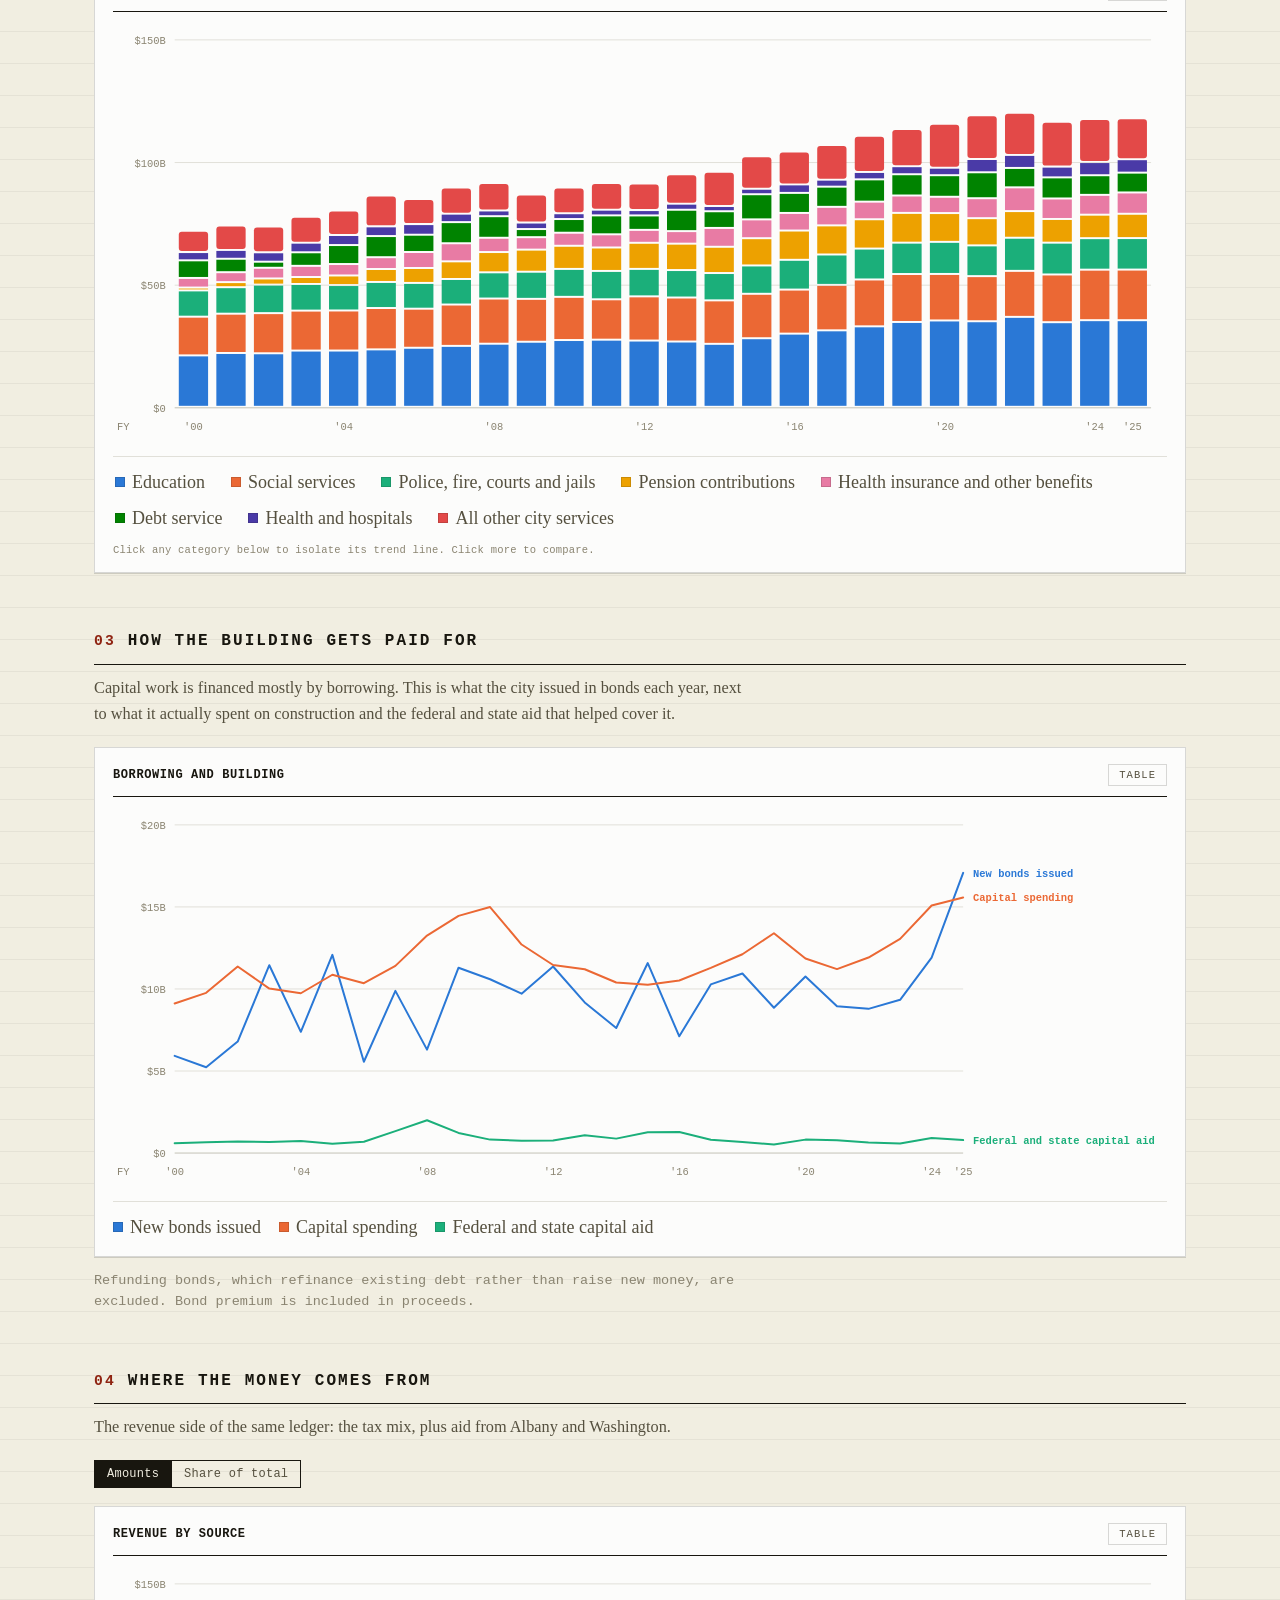
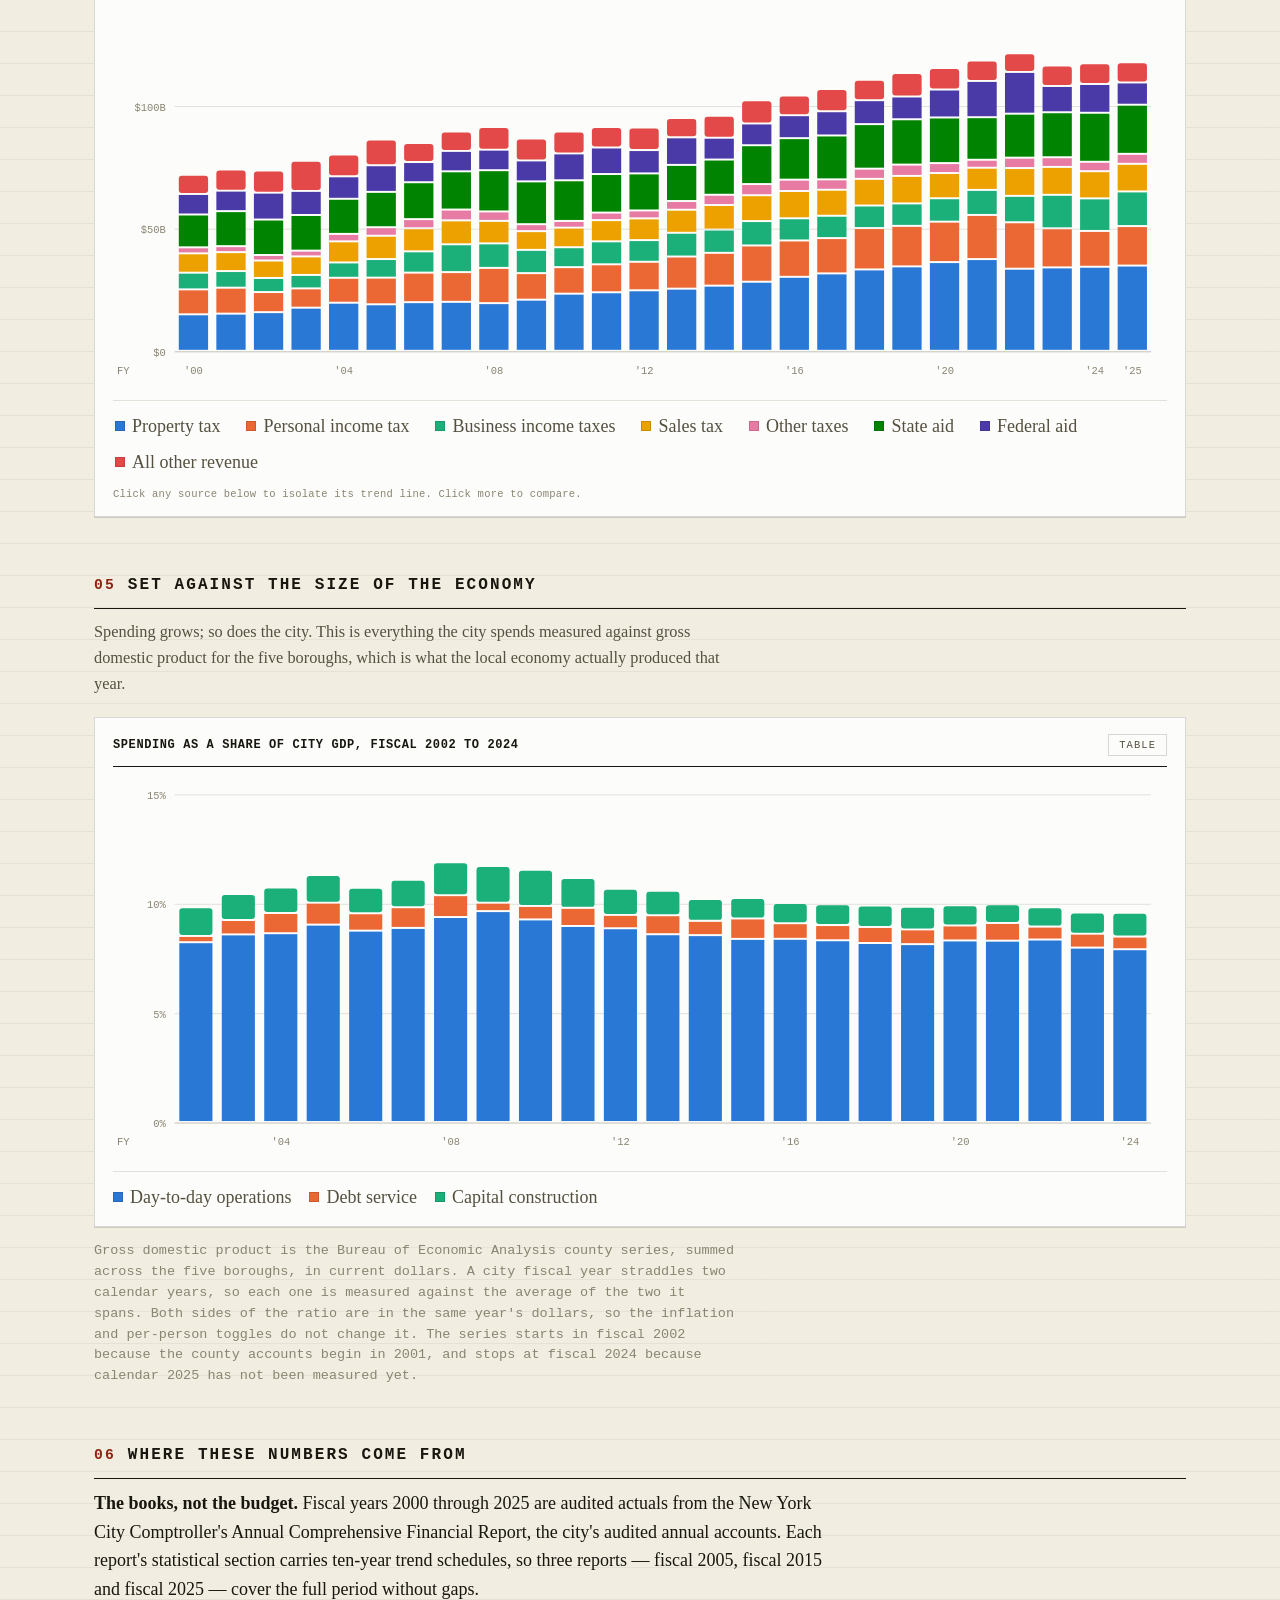
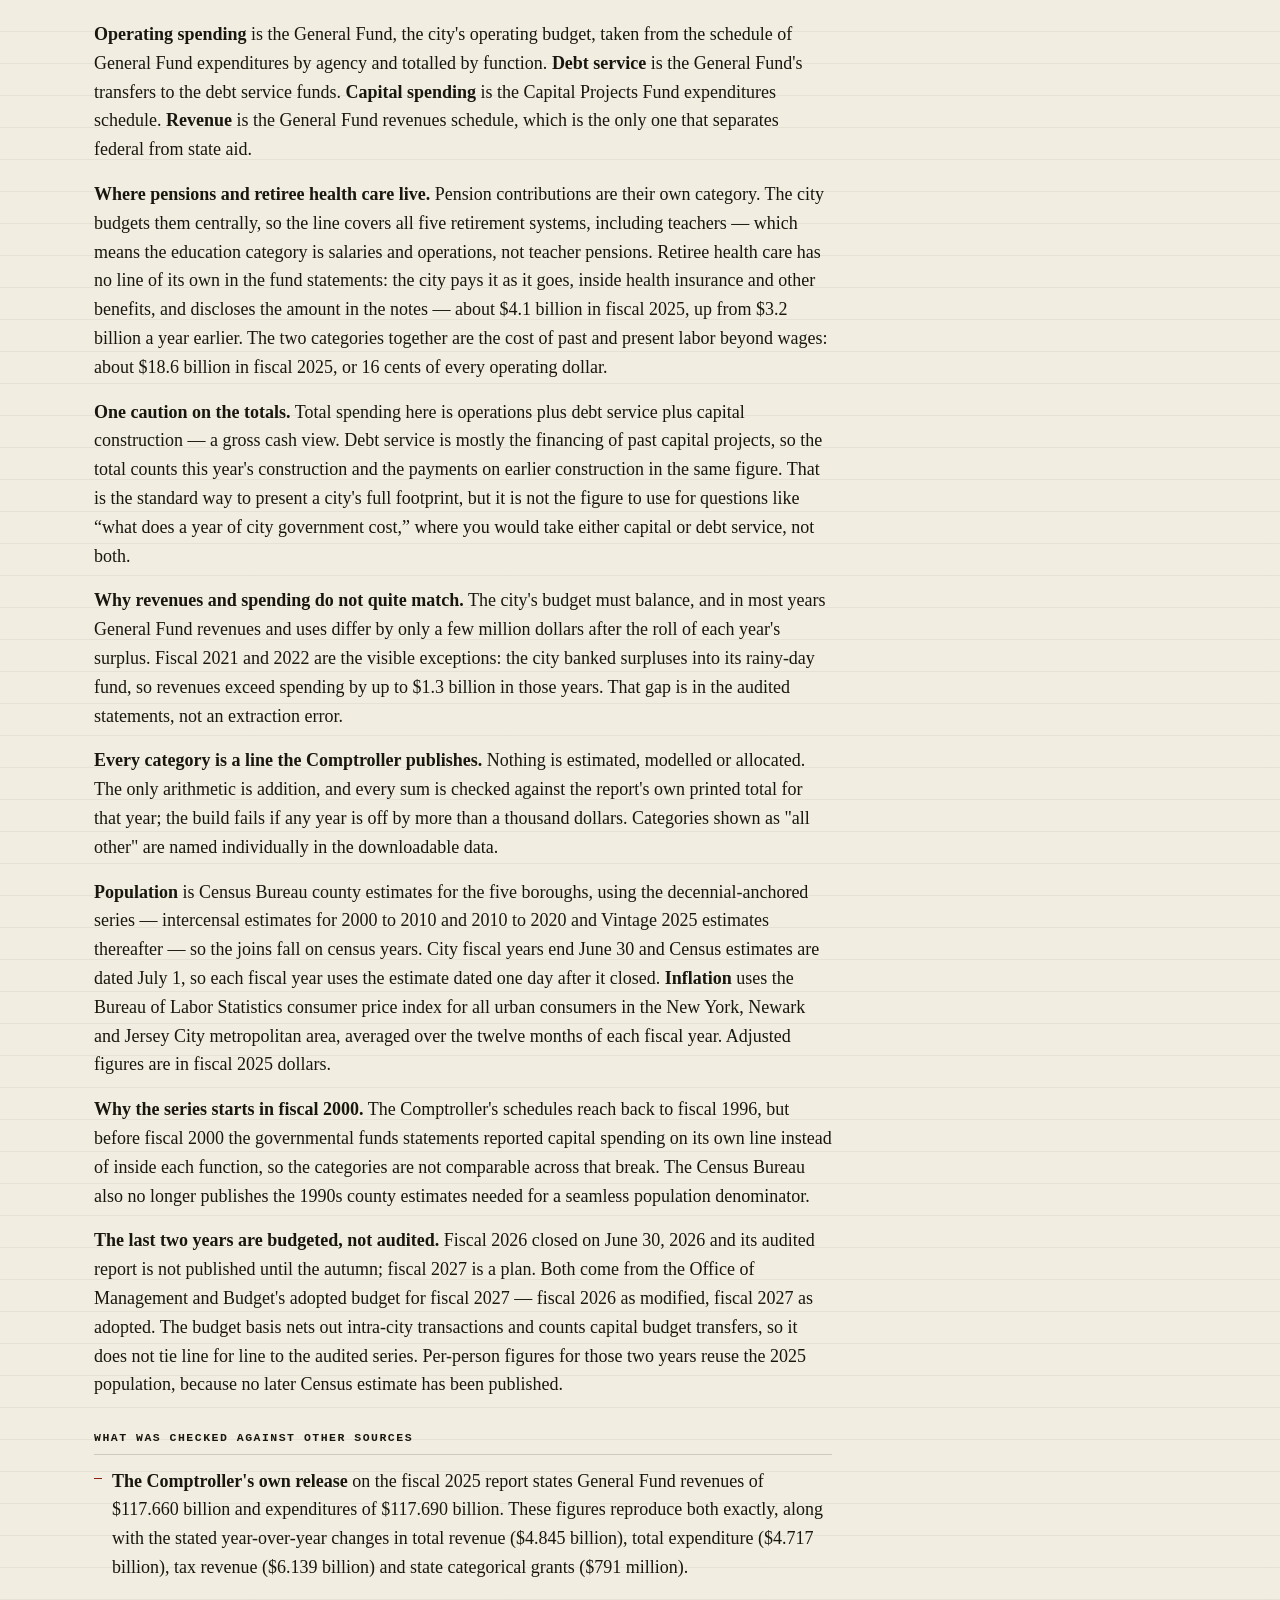
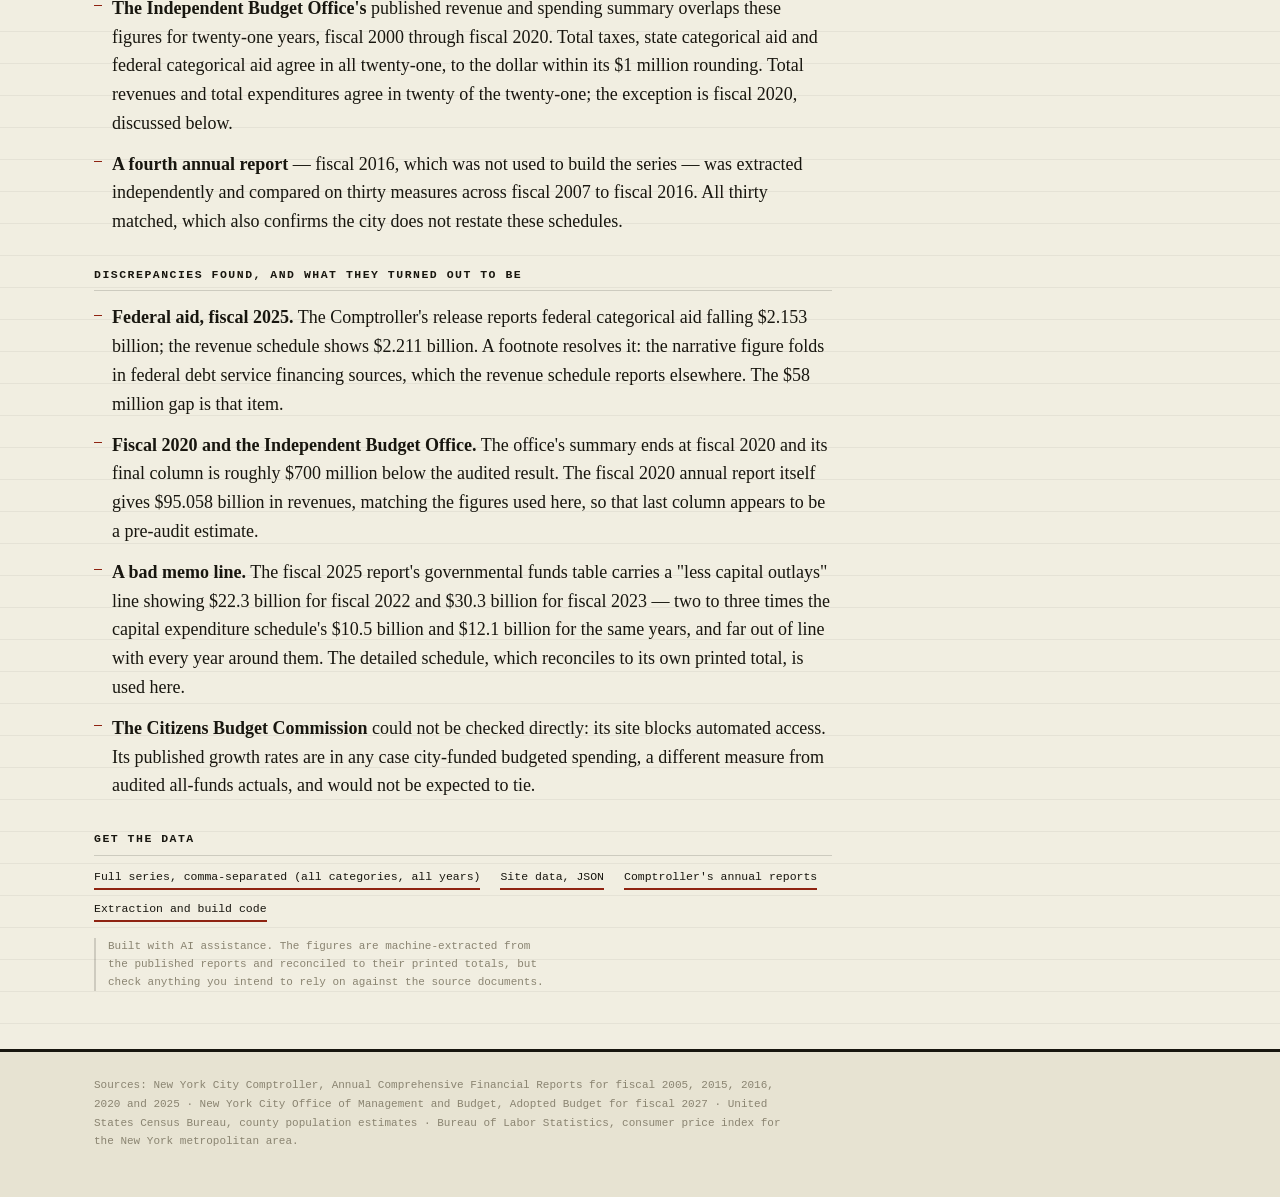
==== commit 6aca5573: "Add GDP view, share toggles, category isolation and a rigor pass New section: spending as a share of" ====
--- a/index.html
+++ b/index.html
@@ -69,9 +69,15 @@
     <h2>What it spends it on</h2>
     <p class="dek">The same money, grouped by what it buys. Switch between the operating
       budget and the capital program — they buy very different things.</p>
-    <div class="seg seg-wide" role="group" aria-label="Operating or capital">
-      <button type="button" class="seg-btn is-on" data-mode="operating">Operating</button>
-      <button type="button" class="seg-btn" data-mode="capital">Capital</button>
+    <div class="chart-controls">
+      <div class="seg" role="group" aria-label="Operating or capital">
+        <button type="button" class="seg-btn is-on" data-mode="operating">Operating</button>
+        <button type="button" class="seg-btn" data-mode="capital">Capital</button>
+      </div>
+      <div class="seg" role="group" aria-label="Amounts or shares">
+        <button type="button" class="seg-btn is-on" data-share="0" data-share-for="c2">Amounts</button>
+        <button type="button" class="seg-btn" data-share="1" data-share-for="c2">Share of total</button>
+      </div>
     </div>
     <figure class="chart-card">
       <figcaption class="chart-head">
@@ -80,6 +86,7 @@
       </figcaption>
       <div class="chart" id="c2"></div>
       <div class="legend" id="c2Legend"></div>
+      <p class="hint" id="c2Hint"></p>
       <div class="tablewrap" id="c2Table" hidden></div>
     </figure>
     <p class="note" id="c2Note"></p>
@@ -107,6 +114,12 @@
     <h2>Where the money comes from</h2>
     <p class="dek">The revenue side of the same ledger: the tax mix, plus aid from Albany
       and Washington.</p>
+    <div class="chart-controls">
+      <div class="seg" role="group" aria-label="Amounts or shares">
+        <button type="button" class="seg-btn is-on" data-share="0" data-share-for="c4">Amounts</button>
+        <button type="button" class="seg-btn" data-share="1" data-share-for="c4">Share of total</button>
+      </div>
+    </div>
     <figure class="chart-card">
       <figcaption class="chart-head">
         <span class="chart-title" id="c4Title"></span>
@@ -114,8 +127,32 @@
       </figcaption>
       <div class="chart" id="c4"></div>
       <div class="legend" id="c4Legend"></div>
+      <p class="hint" id="c4Hint"></p>
       <div class="tablewrap" id="c4Table" hidden></div>
     </figure>
+  </section>
+
+  <section class="block" id="gdp">
+    <h2>Set against the size of the economy</h2>
+    <p class="dek">Spending grows; so does the city. This is everything the city
+      spends measured against gross domestic product for the five boroughs, which
+      is what the local economy actually produced that year.</p>
+    <figure class="chart-card">
+      <figcaption class="chart-head">
+        <span class="chart-title" id="c5Title"></span>
+        <button type="button" class="table-btn" data-table="c5">Table</button>
+      </figcaption>
+      <div class="chart" id="c5"></div>
+      <div class="legend" id="c5Legend"></div>
+      <div class="tablewrap" id="c5Table" hidden></div>
+    </figure>
+    <p class="note">Gross domestic product is the Bureau of Economic Analysis
+      county series, summed across the five boroughs, in current dollars. A city
+      fiscal year straddles two calendar years, so each one is measured against the
+      average of the two it spans. Both sides of the ratio are in the same year's
+      dollars, so the inflation and per-person toggles do not change it. The series
+      starts in fiscal 2002 because the county accounts begin in 2001, and stops at
+      fiscal 2024 because calendar 2025 has not been measured yet.</p>
   </section>
 
   <section class="block" id="methodology">
@@ -134,6 +171,34 @@
         Capital Projects Fund expenditures schedule. <strong>Revenue</strong> is the
         General Fund revenues schedule, which is the only one that separates federal
         from state aid.</p>
+
+      <p><strong>Where pensions and retiree health care live.</strong> Pension
+        contributions are their own category. The city budgets them centrally, so
+        the line covers all five retirement systems, including teachers — which
+        means the education category is salaries and operations, not teacher
+        pensions. Retiree health care has no line of its own in the fund
+        statements: the city pays it as it goes, inside health insurance and other
+        benefits, and discloses the amount in the notes — about $4.1 billion in
+        fiscal 2025, up from $3.2 billion a year earlier. The two categories
+        together are the cost of past and present labor beyond wages: about $18.6
+        billion in fiscal 2025, or 16 cents of every operating dollar.</p>
+
+      <p><strong>One caution on the totals.</strong> Total spending here is
+        operations plus debt service plus capital construction — a gross cash
+        view. Debt service is mostly the financing of past capital projects, so
+        the total counts this year's construction and the payments on earlier
+        construction in the same figure. That is the standard way to present a
+        city's full footprint, but it is not the figure to use for questions like
+        &#8220;what does a year of city government cost,&#8221; where you would
+        take either capital or debt service, not both.</p>
+
+      <p><strong>Why revenues and spending do not quite match.</strong> The
+        city's budget must balance, and in most years General Fund revenues and
+        uses differ by only a few million dollars after the roll of each year's
+        surplus. Fiscal 2021 and 2022 are the visible exceptions: the city banked
+        surpluses into its rainy-day fund, so revenues exceed spending by up to
+        $1.3 billion in those years. That gap is in the audited statements, not
+        an extraction error.</p>
 
       <p><strong>Every category is a line the Comptroller publishes.</strong> Nothing is
         estimated, modelled or allocated. The only arithmetic is addition, and every sum
--- a/styles.css
+++ b/styles.css
@@ -224,6 +224,32 @@
 }
 .swatch { width: 10px; height: 10px; flex: none; box-shadow: 0 0 0 1px var(--rule-ink) inset; }
 
+
+/* ---------- chart controls, clickable legend ---------- */
+.chart-controls { display: flex; flex-wrap: wrap; gap: 10px 14px; margin: 0 0 18px; }
+
+.legend-item { border: 0; background: none; font: inherit; }
+button.legend-item {
+  cursor: pointer; padding: 2px 6px 2px 2px; margin: -2px 0;
+  border-radius: 2px; text-align: left;
+}
+button.legend-item:hover { background: var(--paper-2); color: var(--ink); }
+button.legend-item:focus-visible { outline: 2px solid var(--accent); outline-offset: 1px; }
+button.legend-item[aria-pressed="true"] {
+  background: var(--ink); color: var(--surface-1);
+}
+.legend-item.is-off { opacity: 0.42; }
+.legend-clear {
+  font-family: var(--mono); font-size: 10.5px; letter-spacing: 0.1em;
+  text-transform: uppercase; color: var(--accent); background: none;
+  border: 0; border-bottom: 1px solid var(--accent); cursor: pointer;
+  padding: 0 0 1px;
+}
+.hint {
+  margin: 9px 0 0; font-family: var(--mono); font-size: 10.5px;
+  letter-spacing: 0.02em; color: var(--muted);
+}
+
 /* ---------- greenbar tables ---------- */
 .tablewrap { margin-top: 16px; overflow-x: auto; }
 table { border-collapse: collapse; font-size: 12px; min-width: 100%; }
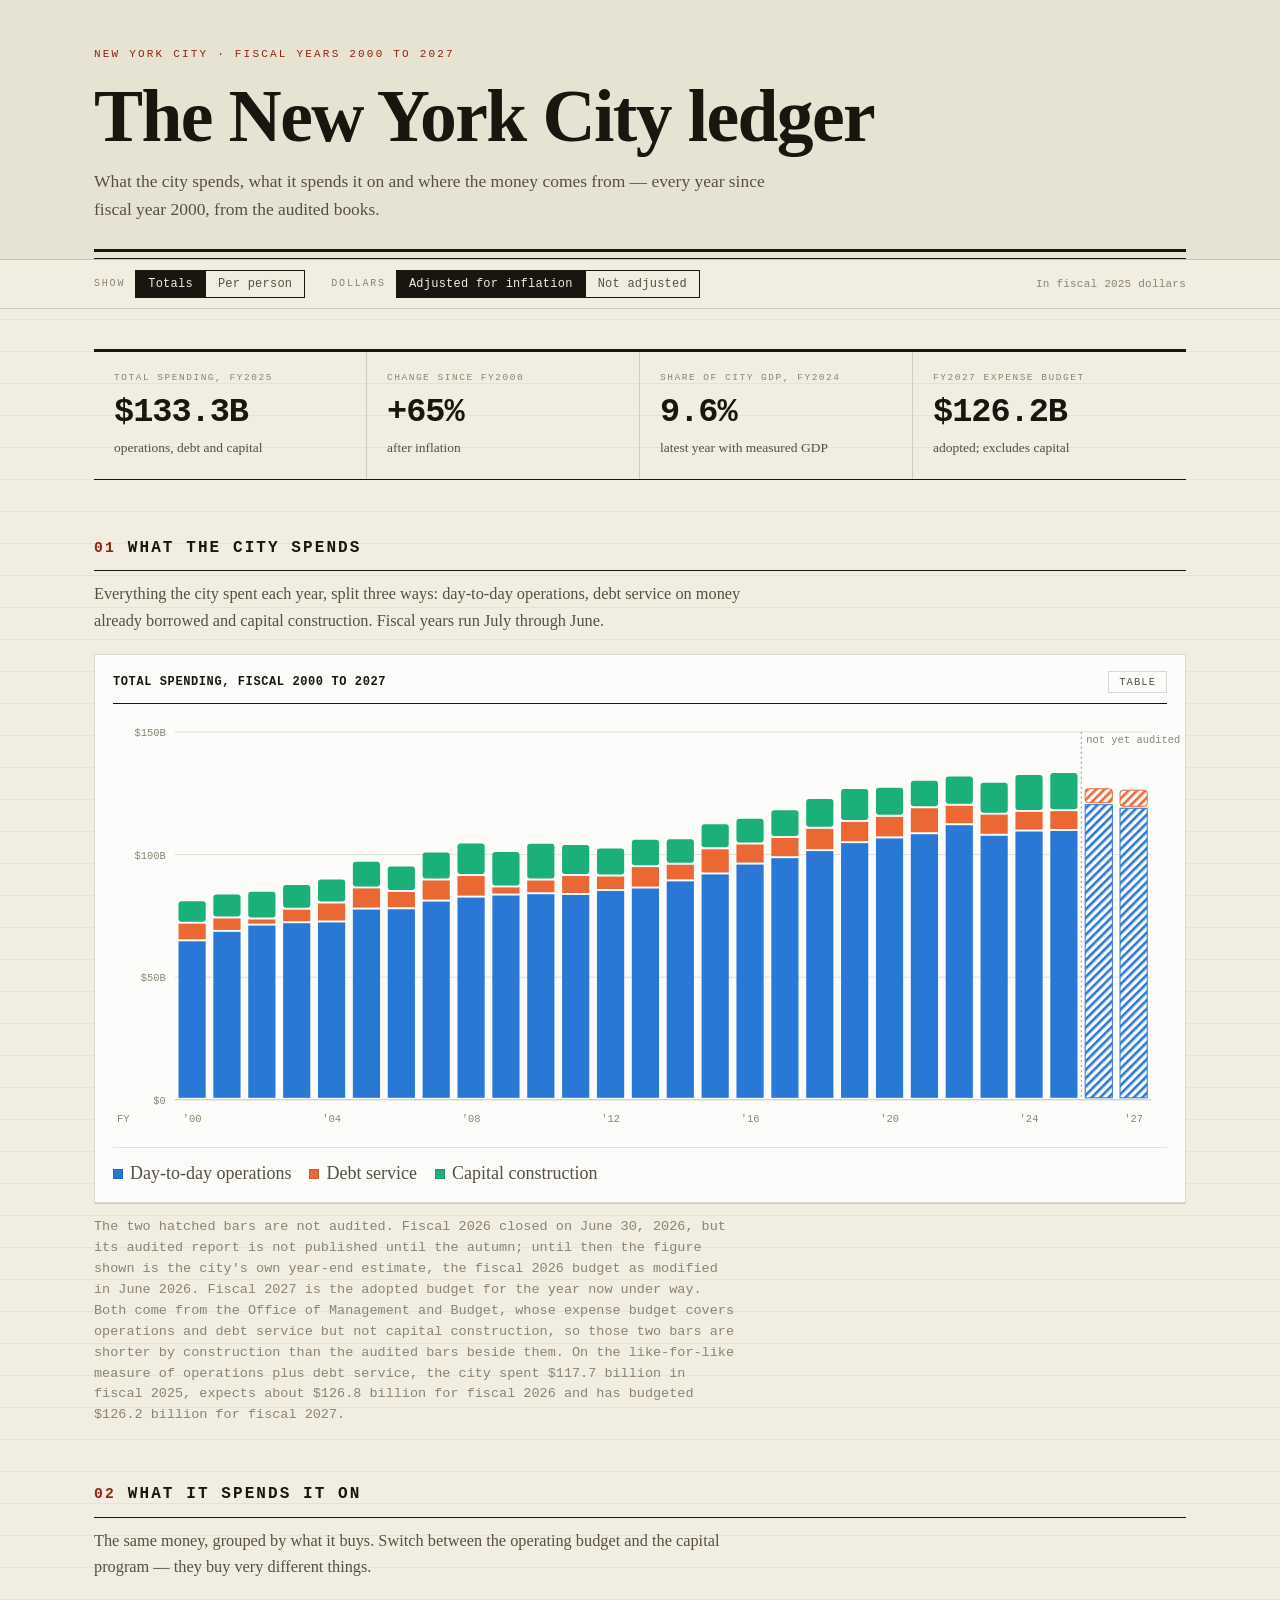
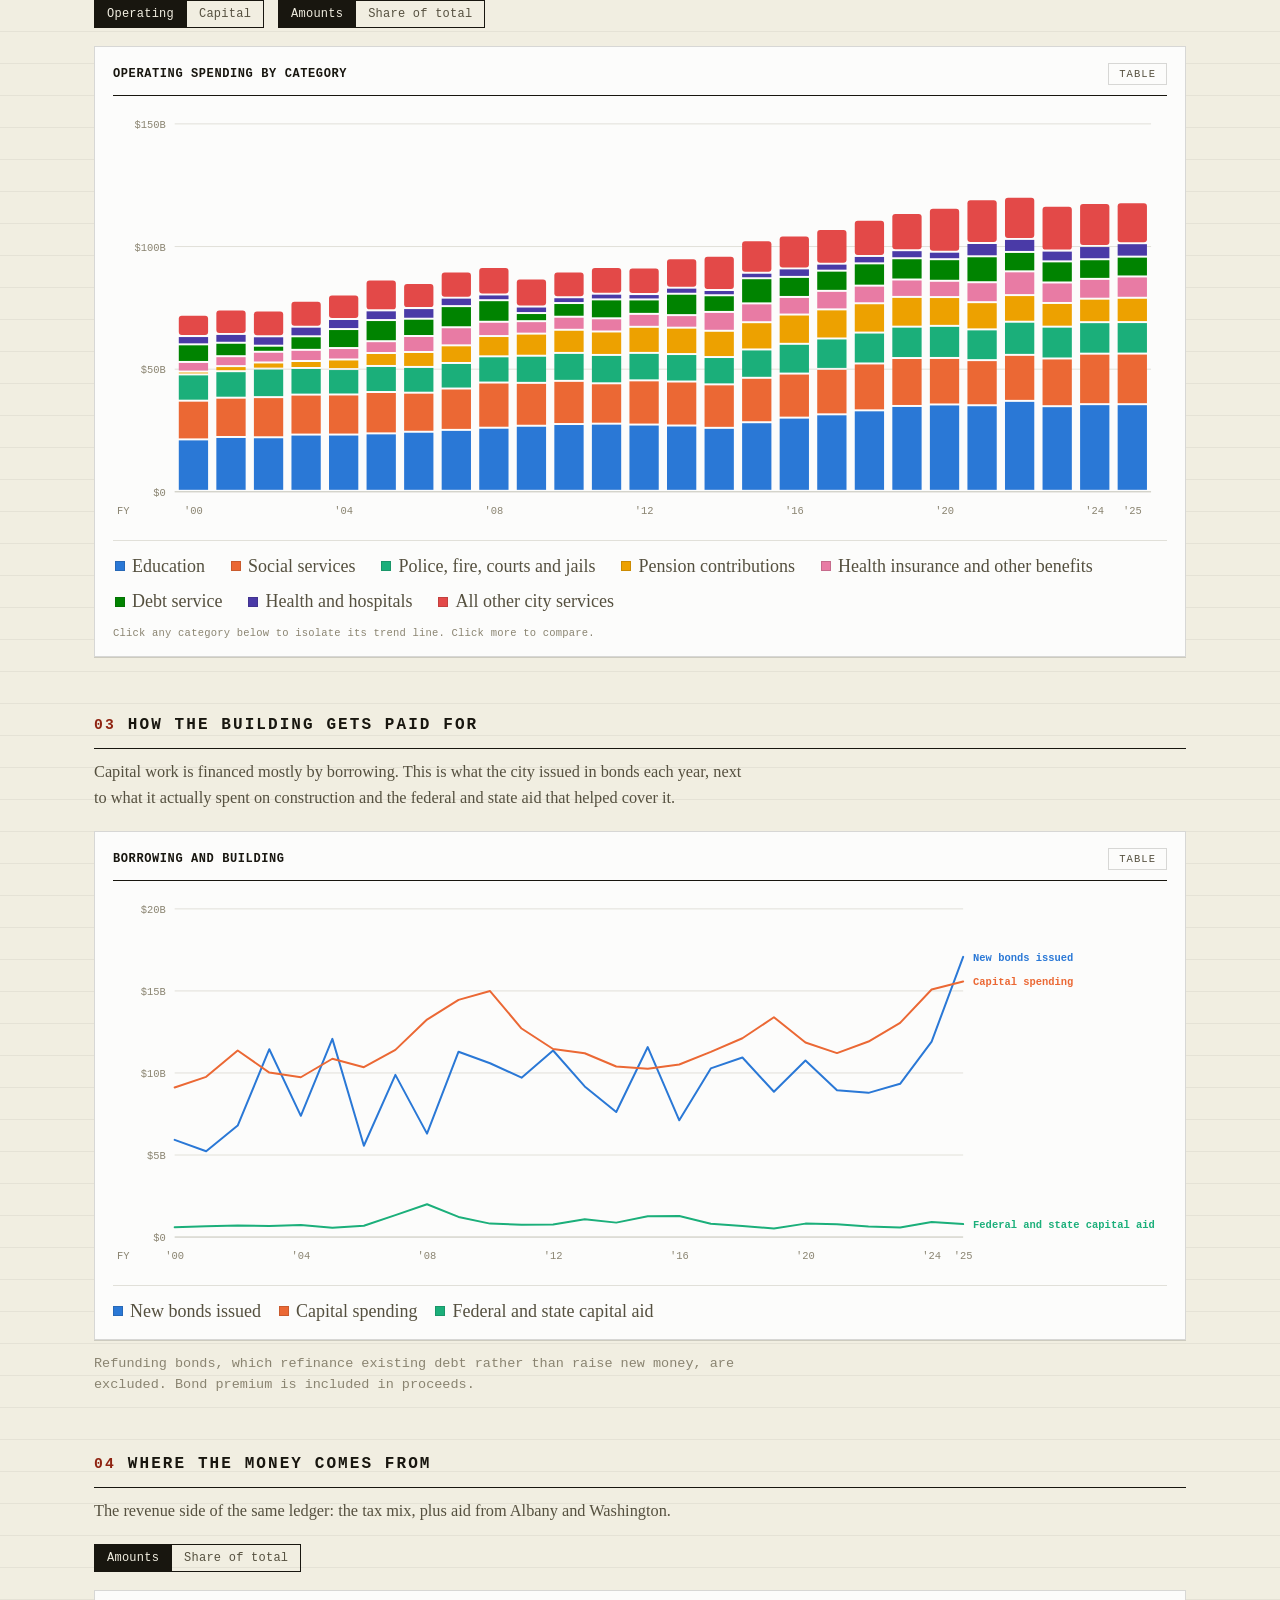
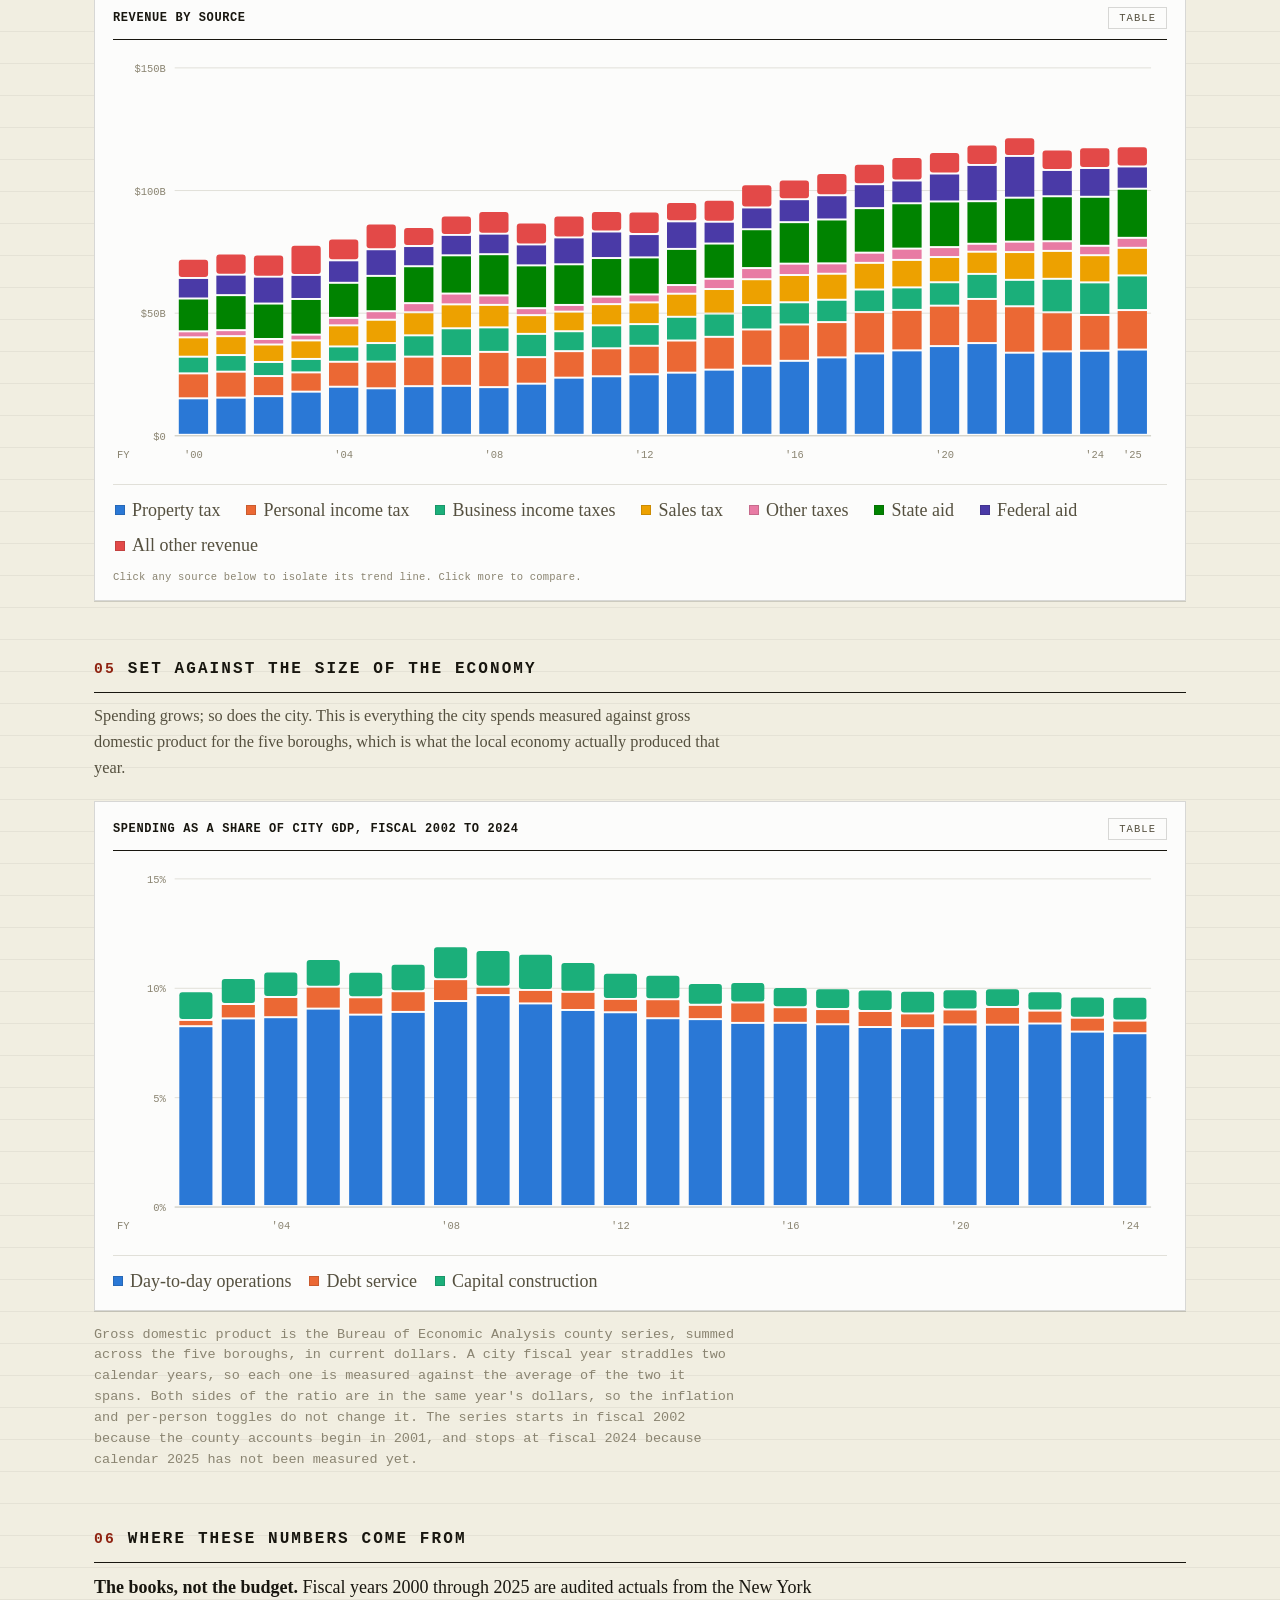
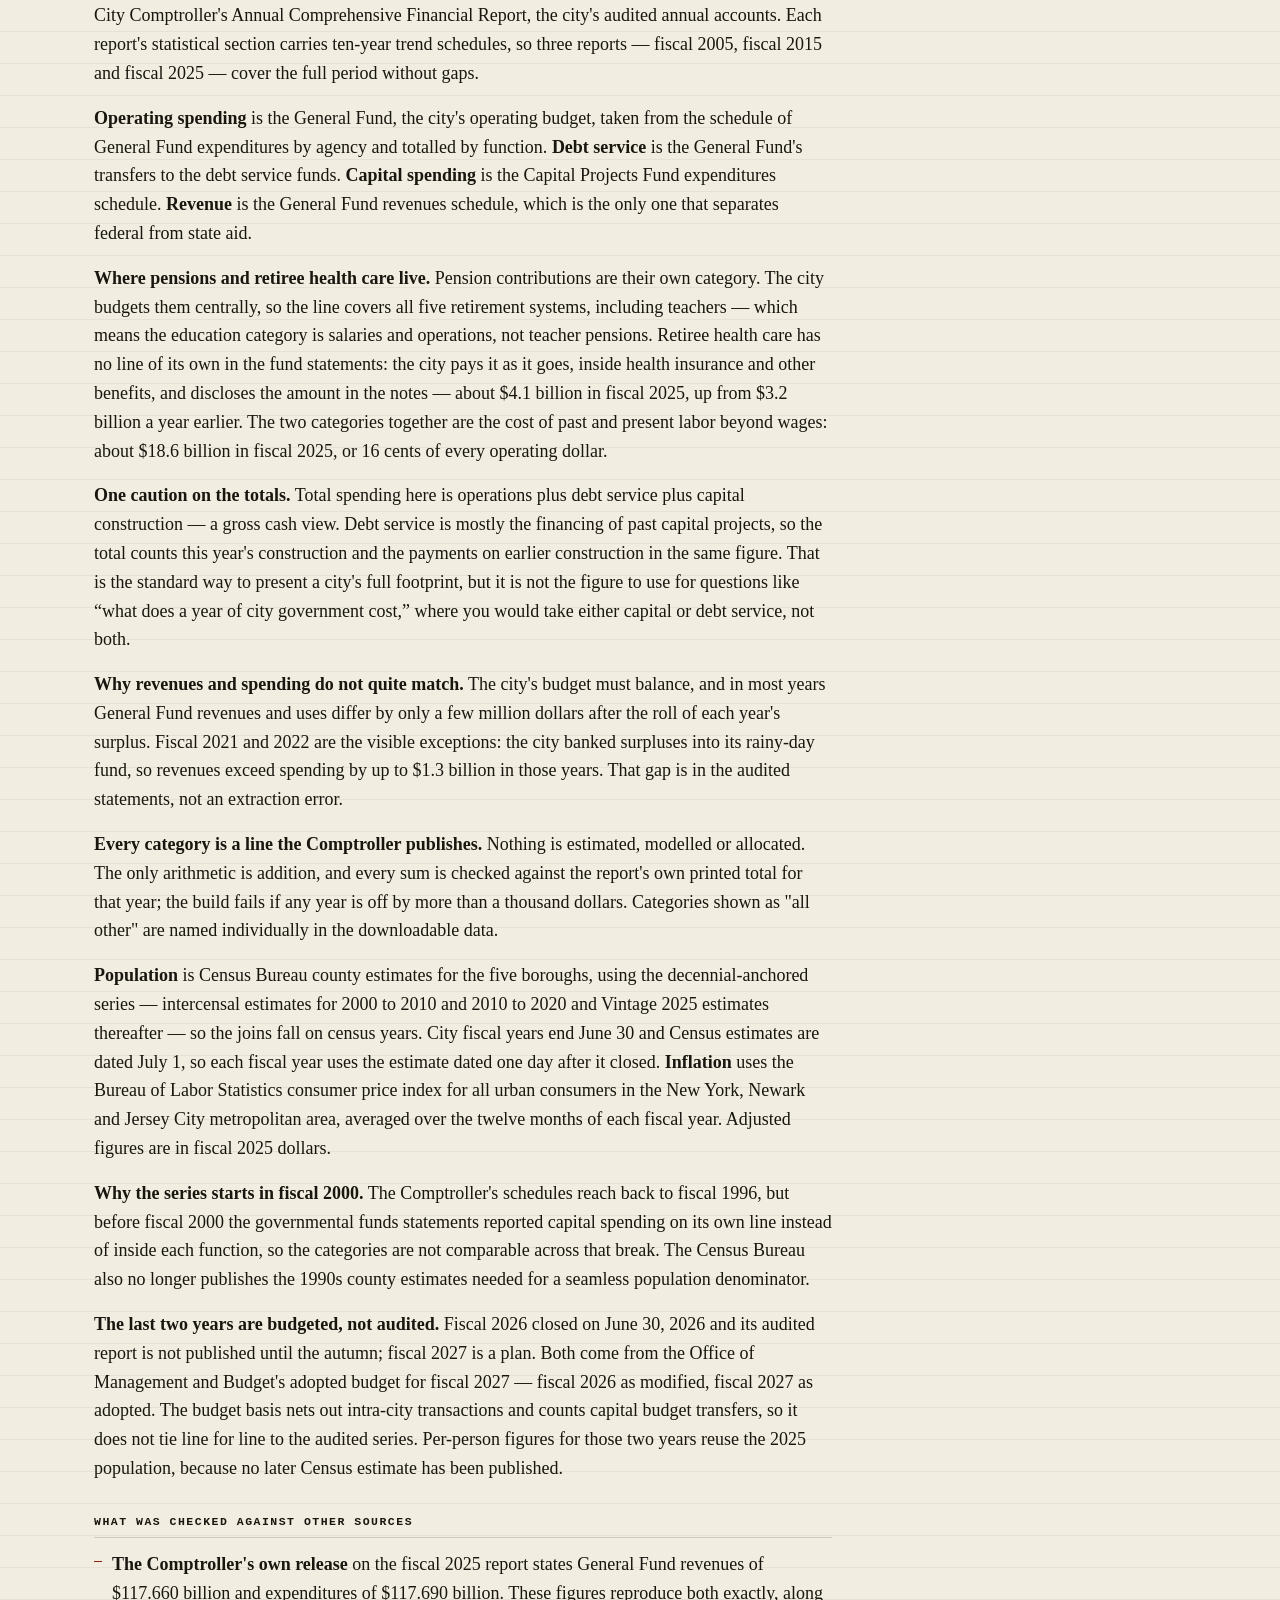
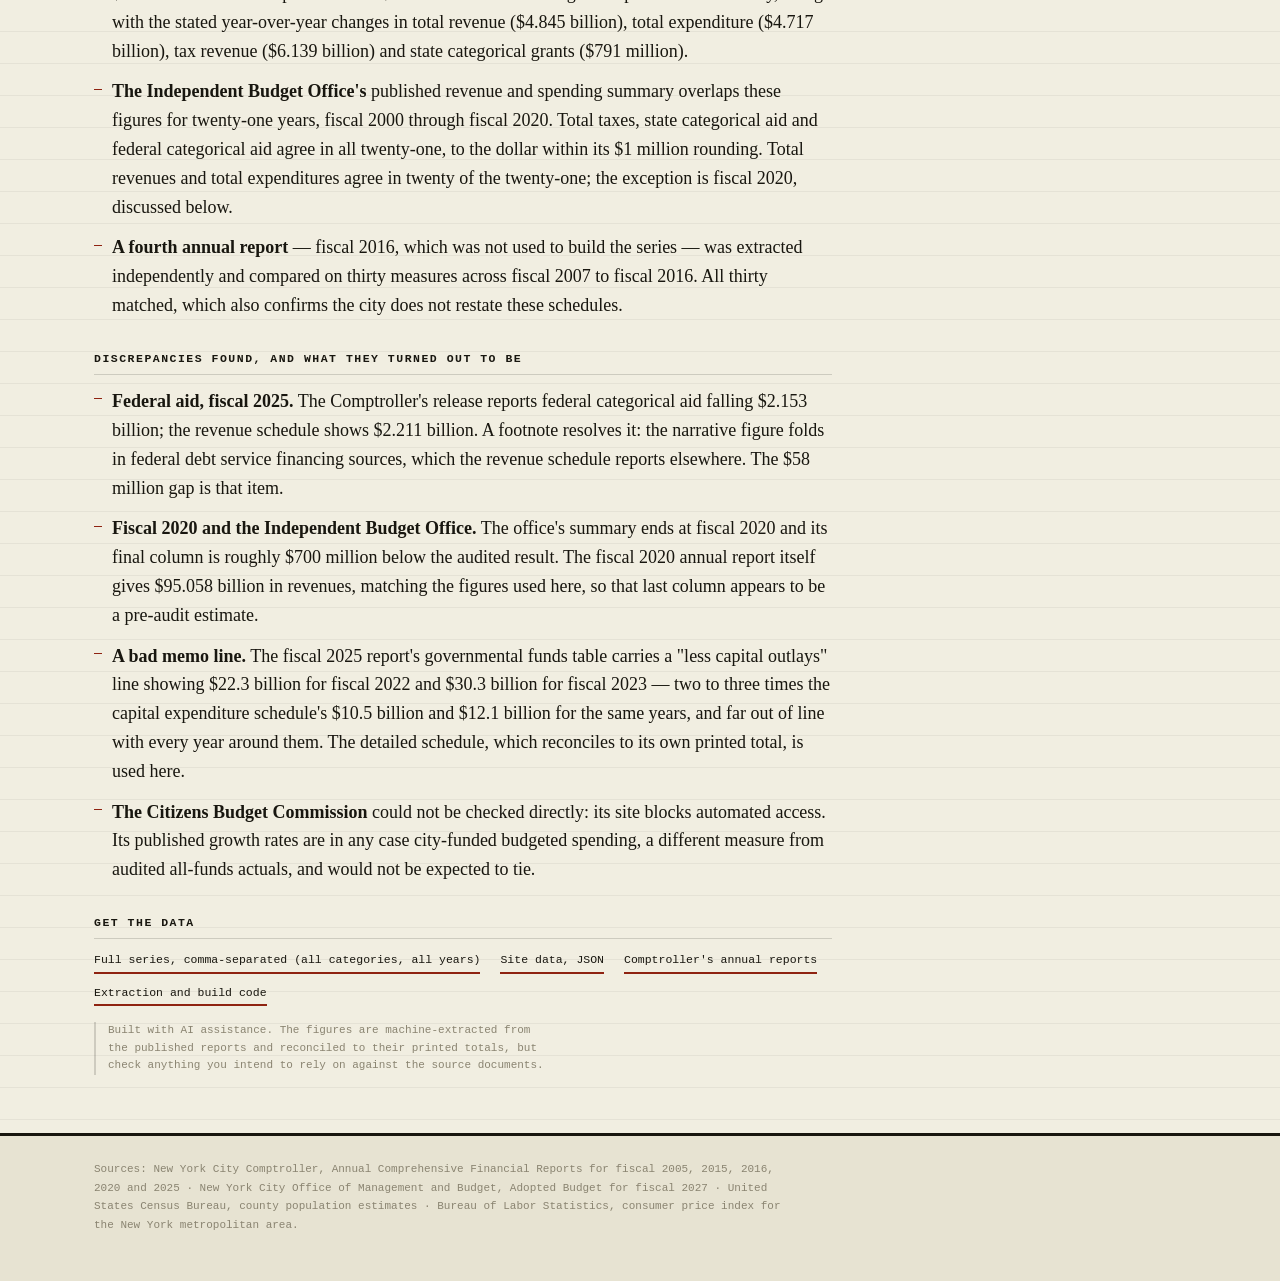
==== commit 5cfd7aae: "Distinguish the FY2026 year-end estimate from the FY2027 adopted budget FY2026 has closed but awaits" ====
--- a/index.html
+++ b/index.html
@@ -57,12 +57,16 @@
       <div class="legend" id="c1Legend"></div>
       <div class="tablewrap" id="c1Table" hidden></div>
     </figure>
-    <p class="note">Fiscal years 2026 and 2027 are budgeted rather than audited, and are
-      drawn with hatching. They come from the Office of Management and Budget, whose
-      expense budget covers operations and debt service but not capital construction, so
-      those two bars are shorter by construction than the audited bars beside them. On
-      the like-for-like measure of operations plus debt service, the city spent $117.7
-      billion in fiscal 2025 and has budgeted $126.2 billion for fiscal 2027.</p>
+    <p class="note">The two hatched bars are not audited. Fiscal 2026 closed on June 30,
+      2026, but its audited report is not published until the autumn; until then the
+      figure shown is the city's own year-end estimate, the fiscal 2026 budget as
+      modified in June 2026. Fiscal 2027 is the adopted budget for the year now under
+      way. Both come from the Office of Management and Budget, whose expense budget
+      covers operations and debt service but not capital construction, so those two bars
+      are shorter by construction than the audited bars beside them. On the like-for-like
+      measure of operations plus debt service, the city spent $117.7 billion in fiscal
+      2025, expects about $126.8 billion for fiscal 2026 and has budgeted $126.2 billion
+      for fiscal 2027.</p>
   </section>
 
   <section class="block" id="categories">
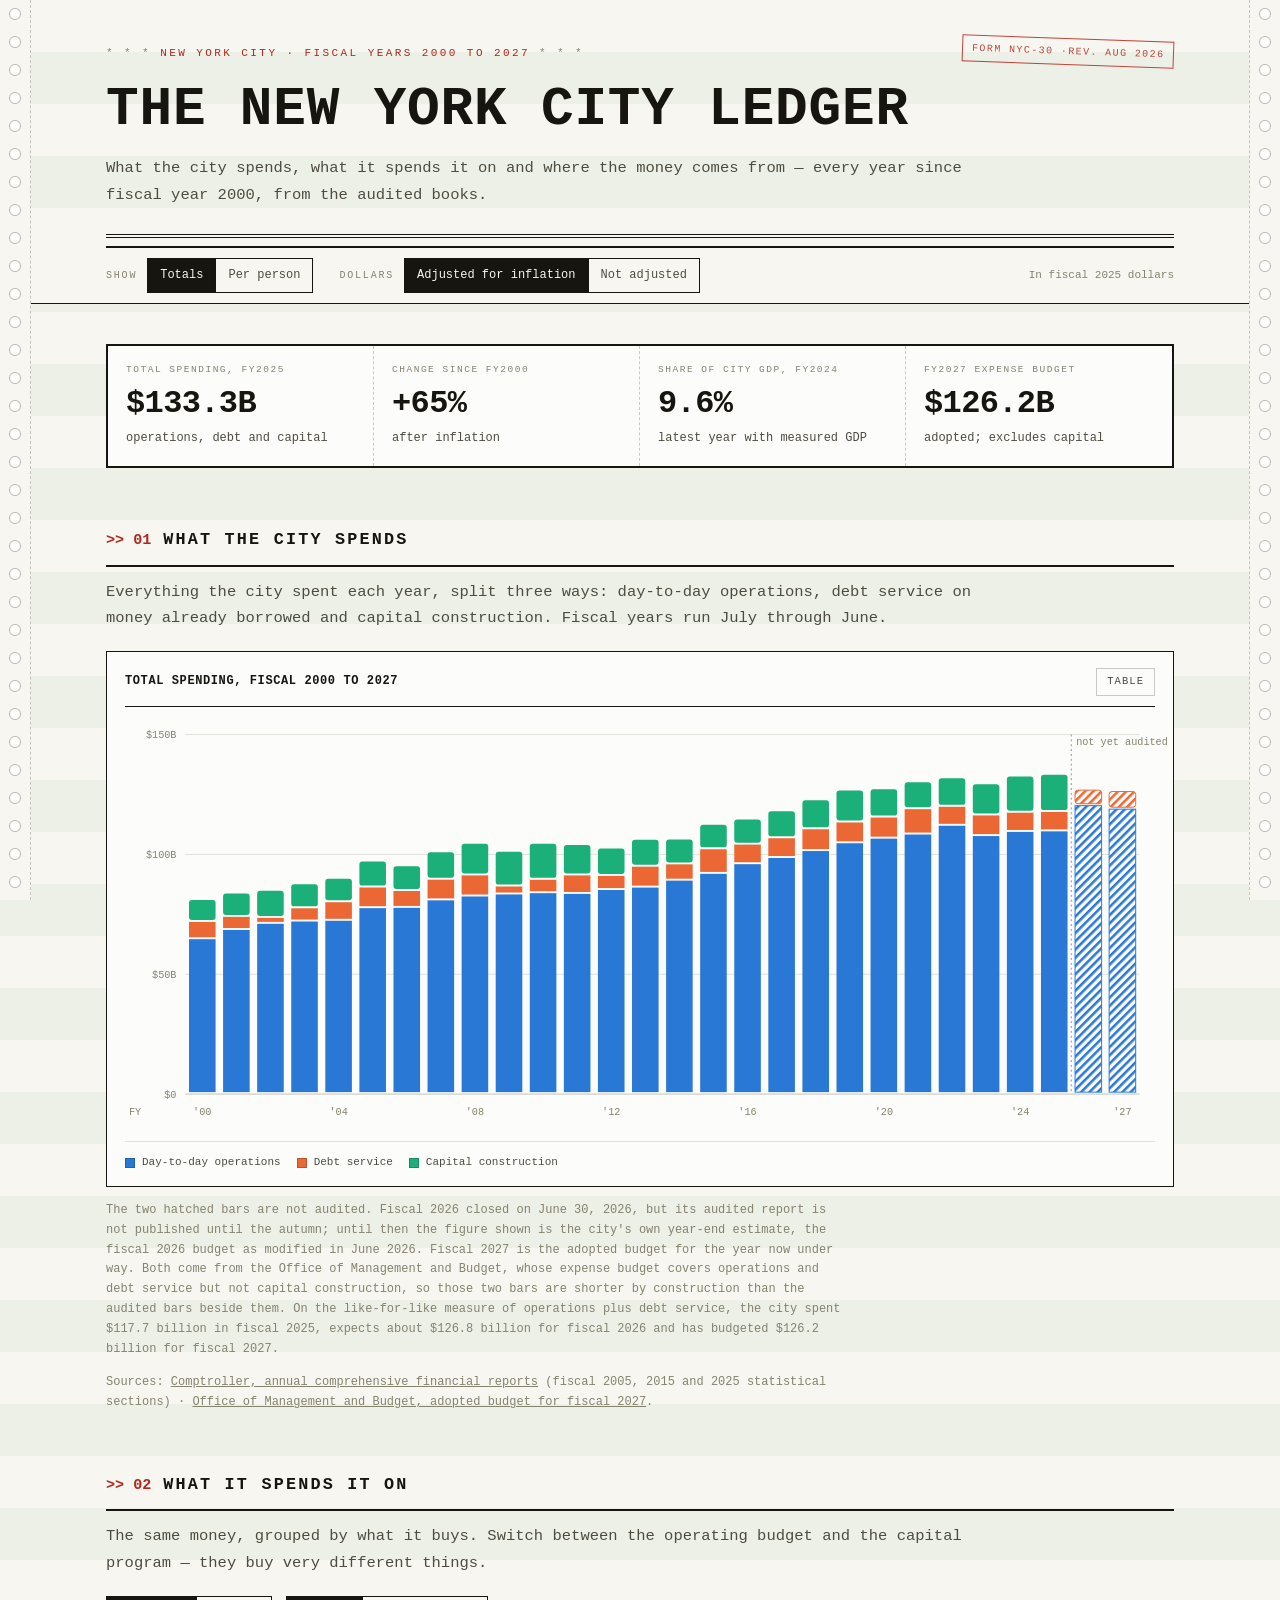
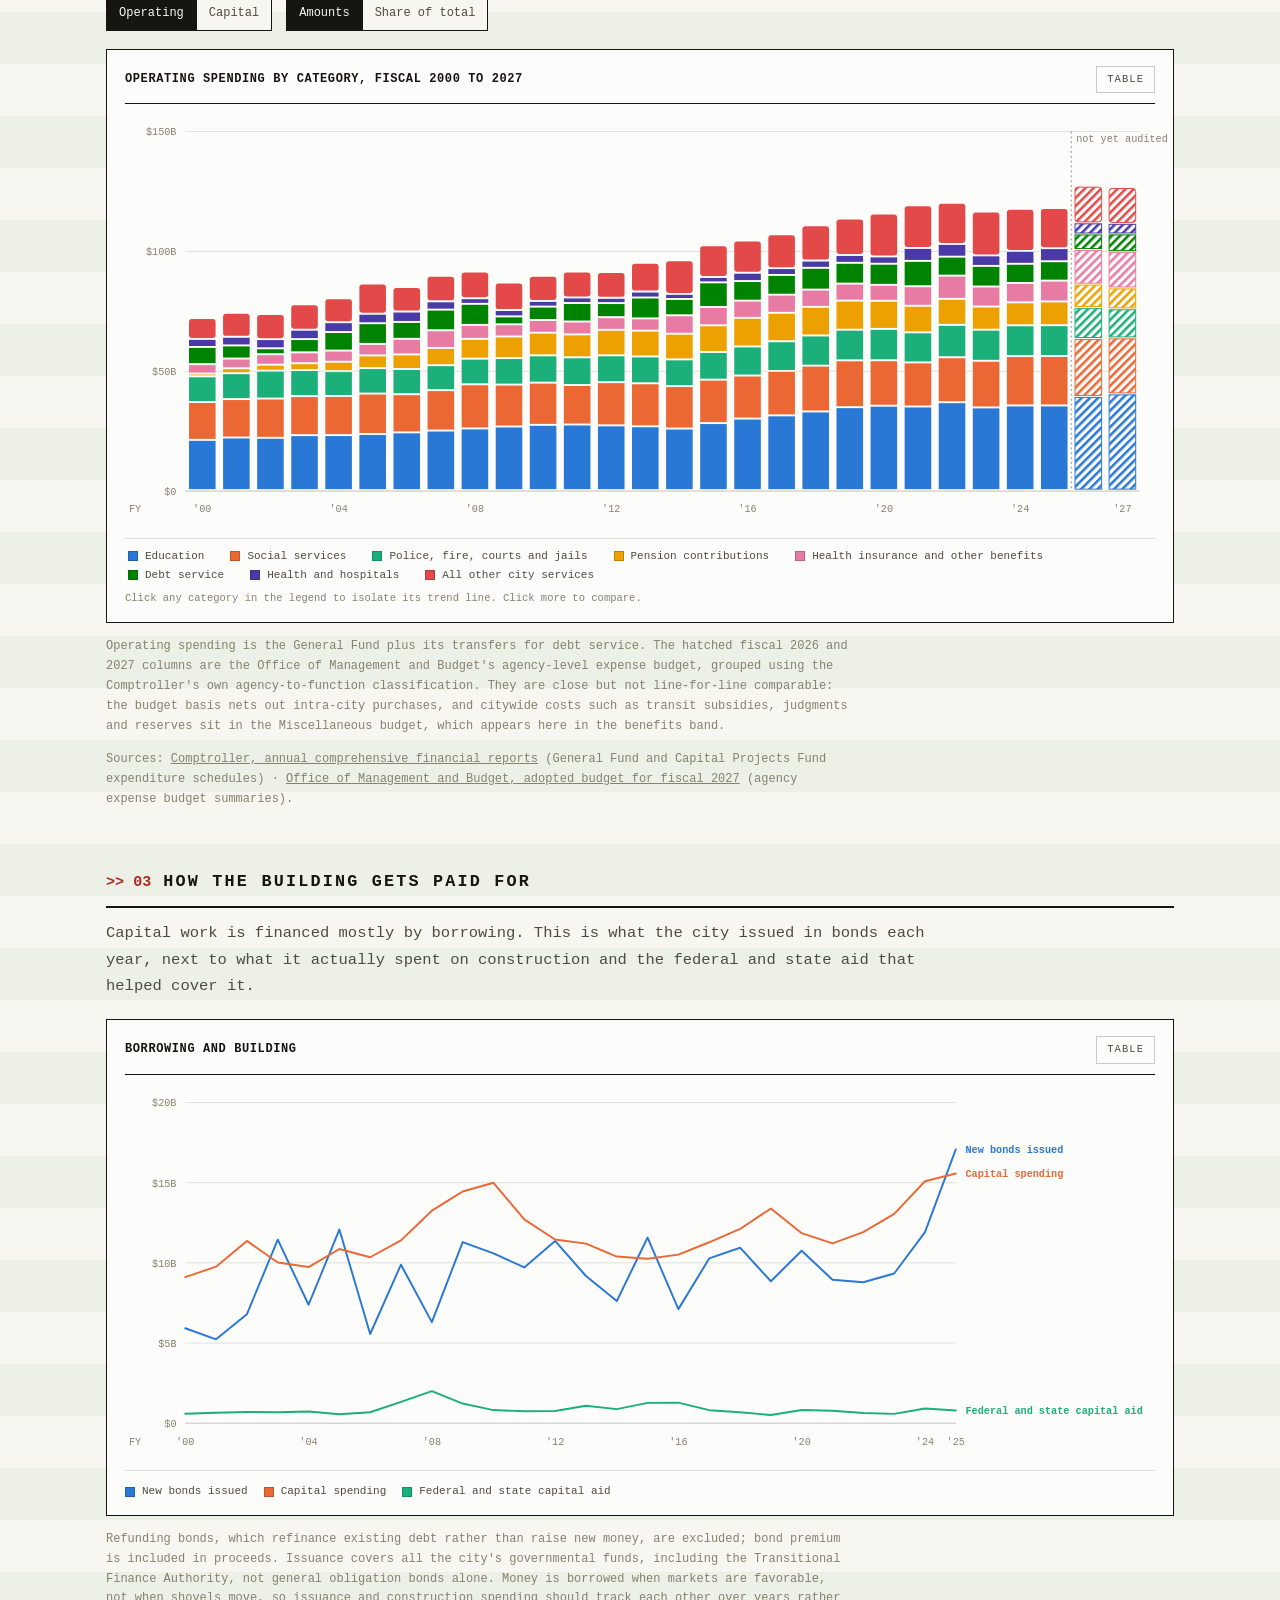
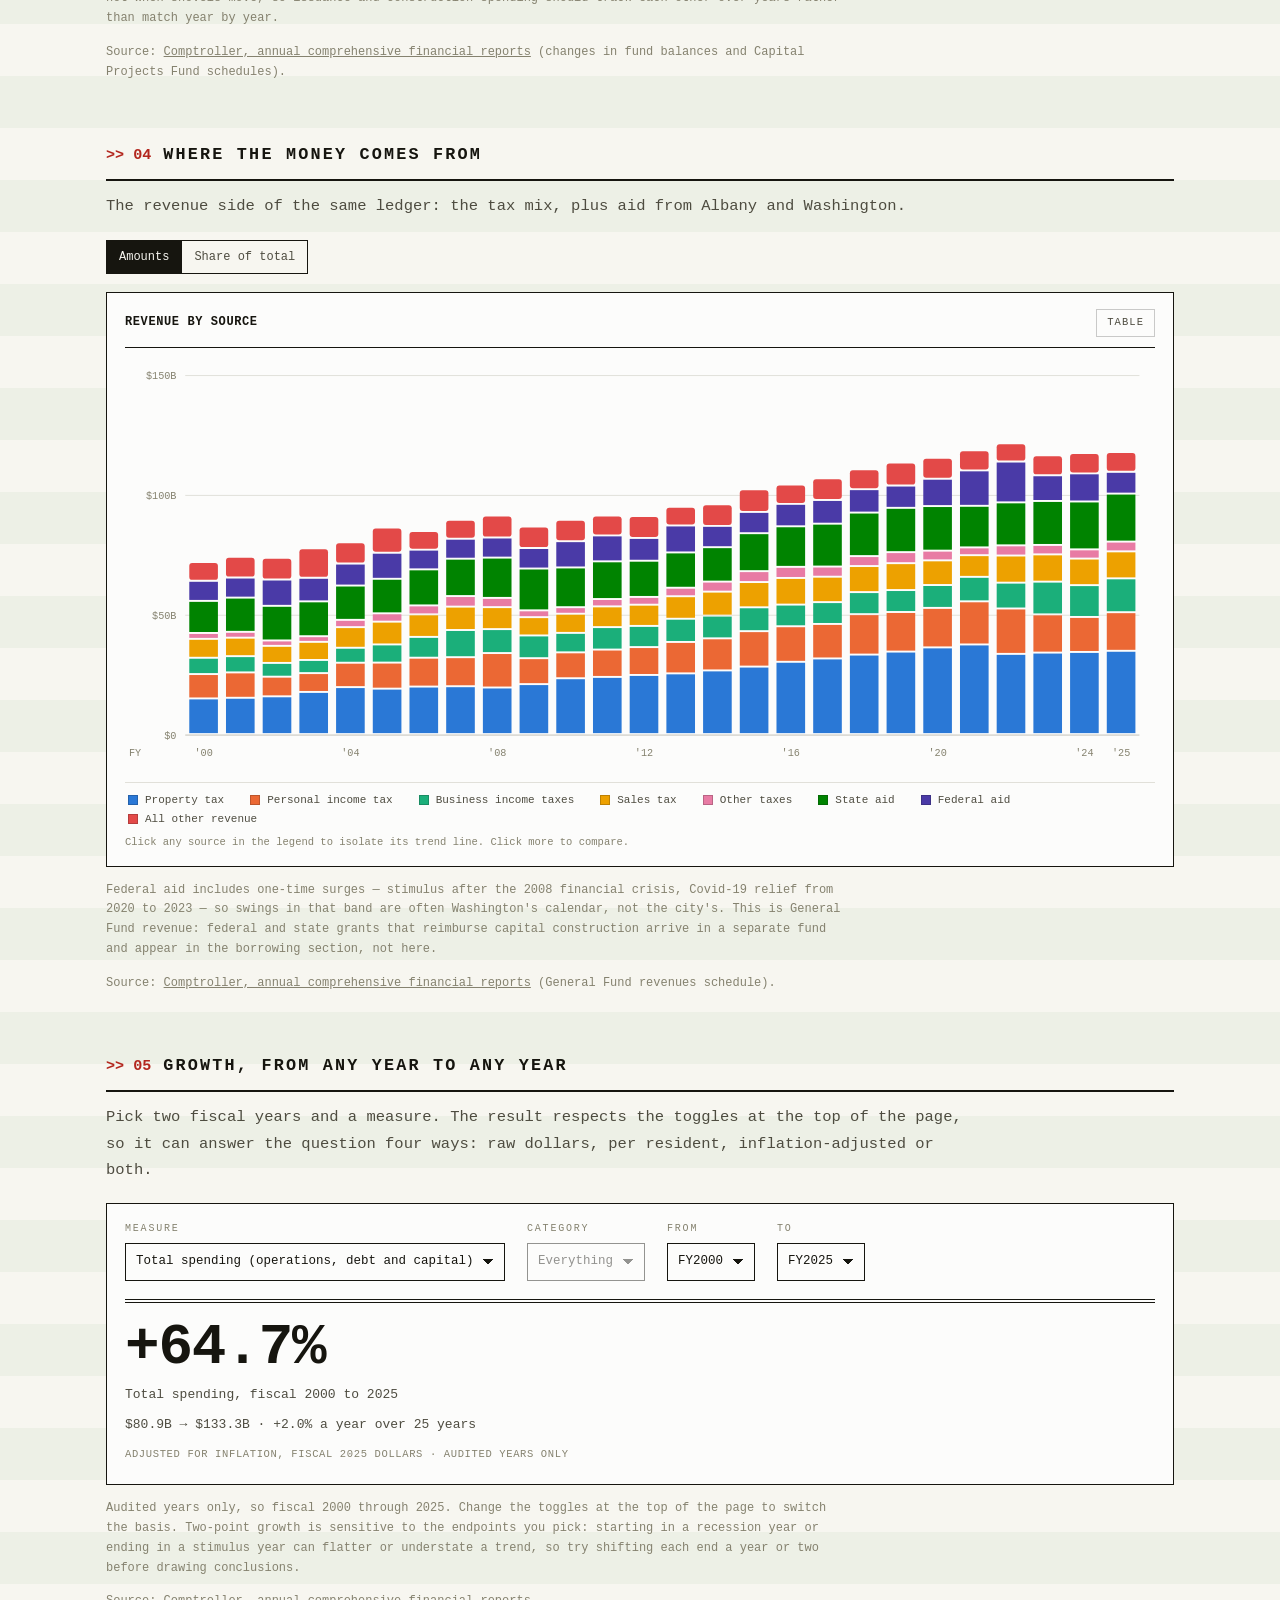
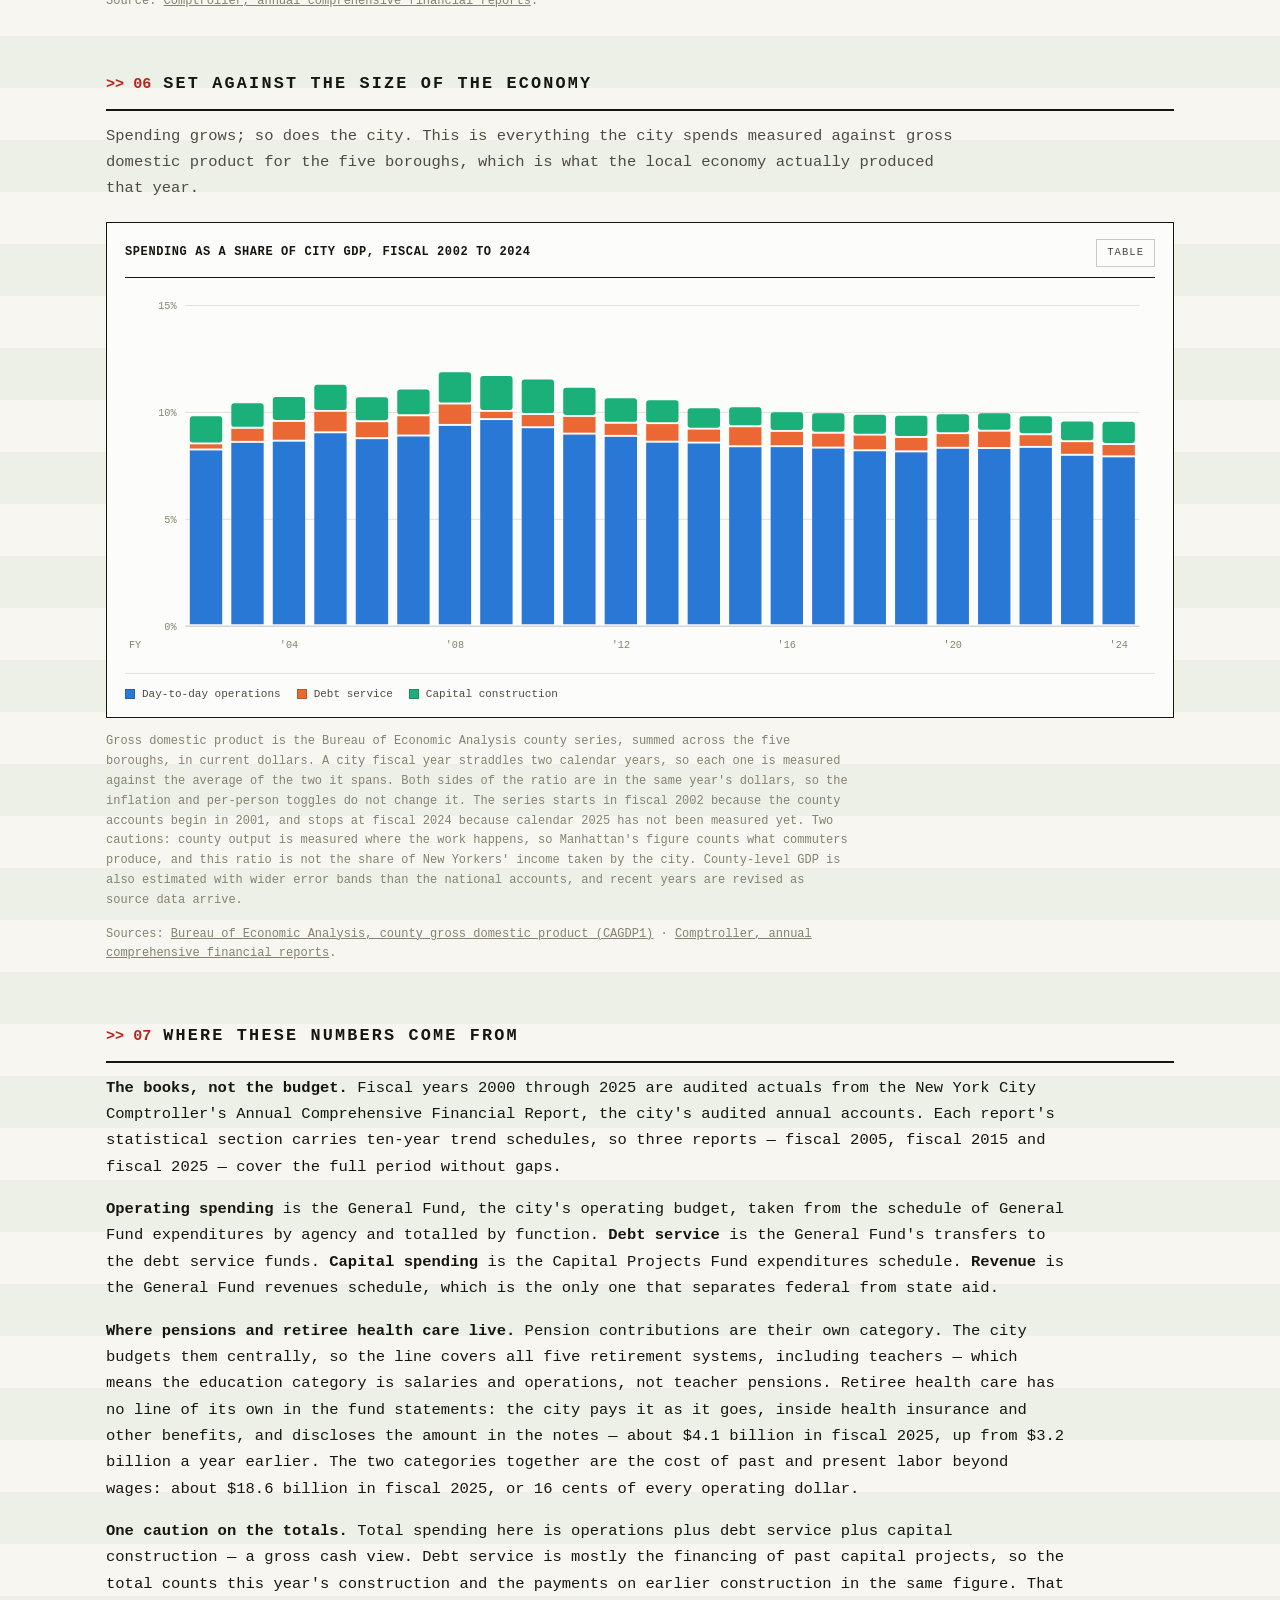
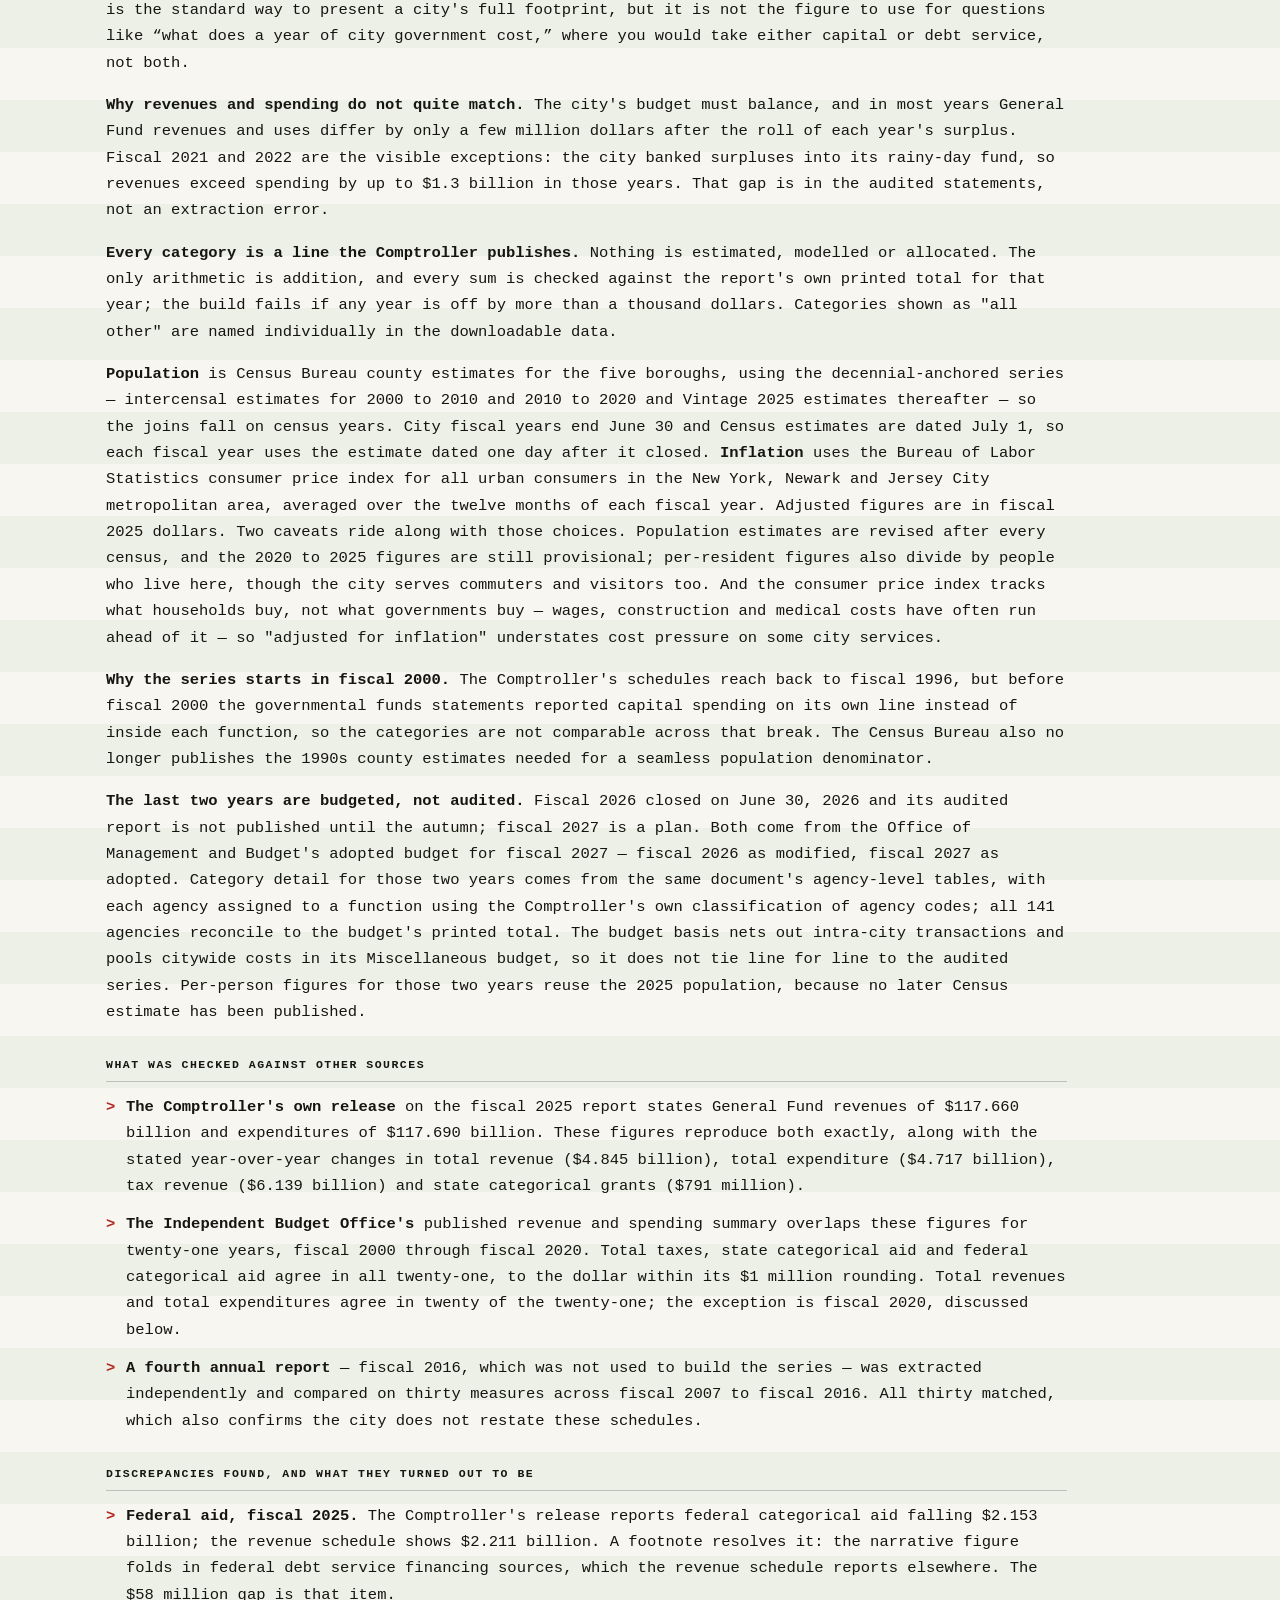
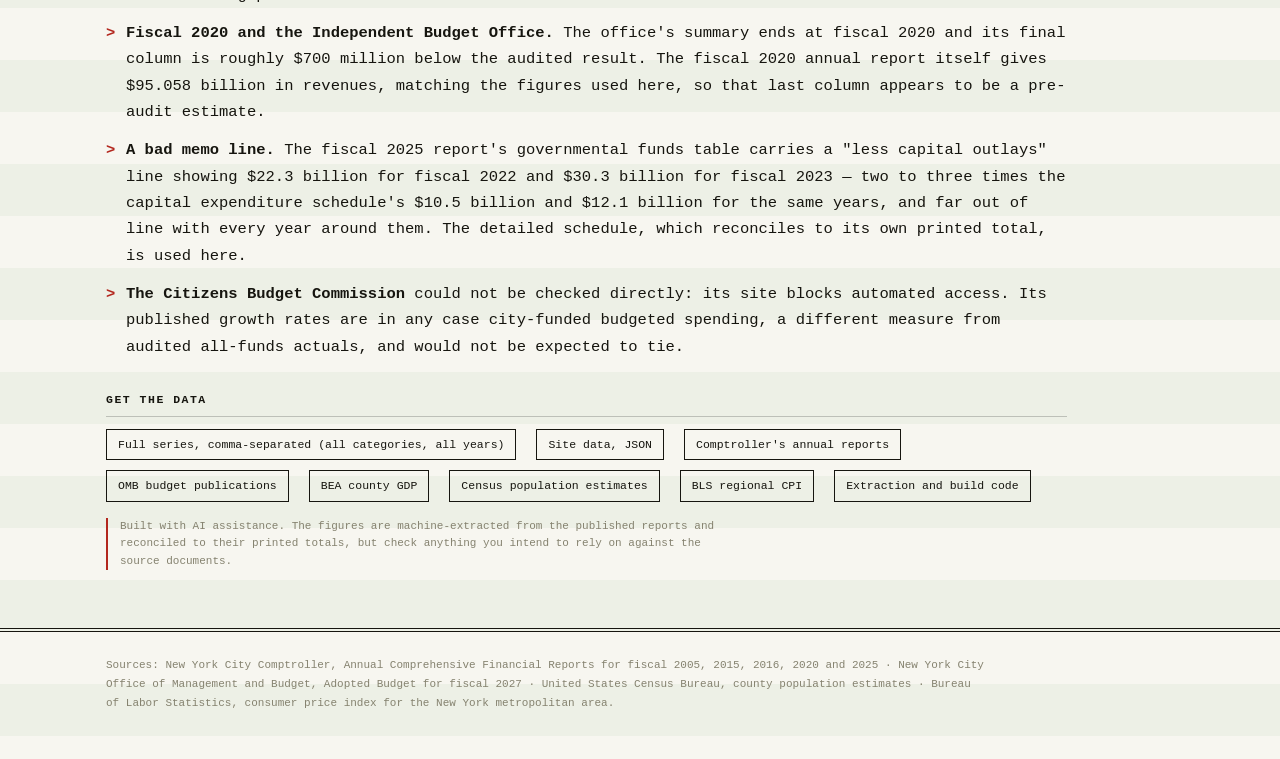
==== commit 9a2f2e88: "Growth calculator, GDP-share view, budget-year categories, printout redesign New: a growth calculato" ====
--- a/index.html
+++ b/index.html
@@ -67,6 +67,10 @@
       measure of operations plus debt service, the city spent $117.7 billion in fiscal
       2025, expects about $126.8 billion for fiscal 2026 and has budgeted $126.2 billion
       for fiscal 2027.</p>
+    <p class="note">Sources: <a href="https://comptroller.nyc.gov/reports/annual-comprehensive-financial-reports/">Comptroller, annual comprehensive financial
+      reports</a> (fiscal 2005, 2015 and 2025 statistical sections) &#183;
+      <a href="https://www.nyc.gov/site/omb/publications/publications.page">Office of Management and Budget, adopted budget for fiscal
+      2027</a>.</p>
   </section>
 
   <section class="block" id="categories">
@@ -94,6 +98,10 @@
       <div class="tablewrap" id="c2Table" hidden></div>
     </figure>
     <p class="note" id="c2Note"></p>
+    <p class="note">Sources: <a href="https://comptroller.nyc.gov/reports/annual-comprehensive-financial-reports/">Comptroller, annual comprehensive financial
+      reports</a> (General Fund and Capital Projects Fund expenditure schedules) &#183;
+      <a href="https://www.nyc.gov/site/omb/publications/publications.page">Office of Management and Budget, adopted budget for fiscal 2027</a>
+      (agency expense budget summaries).</p>
   </section>
 
   <section class="block" id="borrowing">
@@ -111,7 +119,13 @@
       <div class="tablewrap" id="c3Table" hidden></div>
     </figure>
     <p class="note">Refunding bonds, which refinance existing debt rather than raise new
-      money, are excluded. Bond premium is included in proceeds.</p>
+      money, are excluded; bond premium is included in proceeds. Issuance covers all the
+      city's governmental funds, including the Transitional Finance Authority, not
+      general obligation bonds alone. Money is borrowed when markets are favorable, not
+      when shovels move, so issuance and construction spending should track each other
+      over years rather than match year by year.</p>
+    <p class="note">Source: <a href="https://comptroller.nyc.gov/reports/annual-comprehensive-financial-reports/">Comptroller, annual comprehensive financial
+      reports</a> (changes in fund balances and Capital Projects Fund schedules).</p>
   </section>
 
   <section class="block" id="revenue">
@@ -134,6 +148,48 @@
       <p class="hint" id="c4Hint"></p>
       <div class="tablewrap" id="c4Table" hidden></div>
     </figure>
+    <p class="note">Federal aid includes one-time surges &#8212; stimulus after the 2008
+      financial crisis, Covid-19 relief from 2020 to 2023 &#8212; so swings in that band
+      are often Washington's calendar, not the city's. This is General Fund revenue:
+      federal and state grants that reimburse capital construction arrive in a separate
+      fund and appear in the borrowing section, not here.</p>
+    <p class="note">Source: <a href="https://comptroller.nyc.gov/reports/annual-comprehensive-financial-reports/">Comptroller, annual comprehensive financial
+      reports</a> (General Fund revenues schedule).</p>
+  </section>
+
+  <section class="block" id="growth">
+    <h2>Growth, from any year to any year</h2>
+    <p class="dek">Pick two fiscal years and a measure. The result respects the
+      toggles at the top of the page, so it can answer the question four ways:
+      raw dollars, per resident, inflation-adjusted or both.</p>
+    <div class="chart-card growth-card">
+      <div class="growth-row">
+        <label class="growth-field">
+          <span class="toggle-label">Measure</span>
+          <select id="gMeasure" class="sel"></select>
+        </label>
+        <label class="growth-field">
+          <span class="toggle-label">Category</span>
+          <select id="gCategory" class="sel"></select>
+        </label>
+        <label class="growth-field">
+          <span class="toggle-label">From</span>
+          <select id="gFrom" class="sel"></select>
+        </label>
+        <label class="growth-field">
+          <span class="toggle-label">To</span>
+          <select id="gTo" class="sel"></select>
+        </label>
+      </div>
+      <div class="growth-result" id="gResult"></div>
+    </div>
+    <p class="note">Audited years only, so fiscal 2000 through 2025. Change the
+      toggles at the top of the page to switch the basis. Two-point growth is
+      sensitive to the endpoints you pick: starting in a recession year or ending in
+      a stimulus year can flatter or understate a trend, so try shifting each end a
+      year or two before drawing conclusions.</p>
+    <p class="note">Source: <a href="https://comptroller.nyc.gov/reports/annual-comprehensive-financial-reports/">Comptroller, annual comprehensive financial
+      reports</a>.</p>
   </section>
 
   <section class="block" id="gdp">
@@ -156,7 +212,15 @@
       average of the two it spans. Both sides of the ratio are in the same year's
       dollars, so the inflation and per-person toggles do not change it. The series
       starts in fiscal 2002 because the county accounts begin in 2001, and stops at
-      fiscal 2024 because calendar 2025 has not been measured yet.</p>
+      fiscal 2024 because calendar 2025 has not been measured yet. Two cautions:
+      county output is measured where the work happens, so Manhattan's figure counts
+      what commuters produce, and this ratio is not the share of New Yorkers' income
+      taken by the city. County-level GDP is also estimated with wider error bands
+      than the national accounts, and recent years are revised as source data
+      arrive.</p>
+    <p class="note">Sources: <a href="https://apps.bea.gov/regional/downloadzip.htm">Bureau of Economic Analysis, county gross
+      domestic product (CAGDP1)</a> &#183; <a href="https://comptroller.nyc.gov/reports/annual-comprehensive-financial-reports/">Comptroller, annual
+      comprehensive financial reports</a>.</p>
   </section>
 
   <section class="block" id="methodology">
@@ -218,7 +282,14 @@
         after it closed. <strong>Inflation</strong> uses the Bureau of Labor Statistics
         consumer price index for all urban consumers in the New York, Newark and Jersey
         City metropolitan area, averaged over the twelve months of each fiscal year.
-        Adjusted figures are in fiscal 2025 dollars.</p>
+        Adjusted figures are in fiscal 2025 dollars. Two caveats ride along with those
+        choices. Population estimates are revised after every census, and the 2020 to
+        2025 figures are still provisional; per-resident figures also divide by people
+        who live here, though the city serves commuters and visitors too. And the
+        consumer price index tracks what households buy, not what governments buy
+        &#8212; wages, construction and medical costs have often run ahead of it &#8212;
+        so "adjusted for inflation" understates cost pressure on some city
+        services.</p>
 
       <p><strong>Why the series starts in fiscal 2000.</strong> The Comptroller's
         schedules reach back to fiscal 1996, but before fiscal 2000 the governmental
@@ -231,10 +302,14 @@
         closed on June 30, 2026 and its audited report is not published until the
         autumn; fiscal 2027 is a plan. Both come from the Office of Management and
         Budget's adopted budget for fiscal 2027 — fiscal 2026 as modified, fiscal
-        2027 as adopted. The budget basis nets out intra-city transactions and counts
-        capital budget transfers, so it does not tie line for line to the audited
-        series. Per-person figures for those two years reuse the 2025 population,
-        because no later Census estimate has been published.</p>
+        2027 as adopted. Category detail for those two years comes from the same
+        document's agency-level tables, with each agency assigned to a function using
+        the Comptroller's own classification of agency codes; all 141 agencies
+        reconcile to the budget's printed total. The budget basis nets out intra-city
+        transactions and pools citywide costs in its Miscellaneous budget, so it does
+        not tie line for line to the audited series. Per-person figures for those two
+        years reuse the 2025 population, because no later Census estimate has been
+        published.</p>
 
       <h3>What was checked against other sources</h3>
       <ul class="checks">
@@ -285,6 +360,10 @@
         <a href="nyc-budget-fy2000-fy2025.csv" download>Full series, comma-separated (all categories, all years)</a>
         <a href="data.json" download>Site data, JSON</a>
         <a href="https://comptroller.nyc.gov/reports/annual-comprehensive-financial-reports/">Comptroller's annual reports</a>
+        <a href="https://www.nyc.gov/site/omb/publications/publications.page">OMB budget publications</a>
+        <a href="https://apps.bea.gov/regional/downloadzip.htm">BEA county GDP</a>
+        <a href="https://www.census.gov/programs-surveys/popest.html">Census population estimates</a>
+        <a href="https://www.bls.gov/cpi/regional-resources.htm">BLS regional CPI</a>
         <a href="https://github.com/joshgreenman1973/nyc-budget-per-capita">Extraction and build code</a>
       </p>
       <p class="aicaution">Built with AI assistance. The figures are machine-extracted
--- a/styles.css
+++ b/styles.css
@@ -1,66 +1,71 @@
 /* The New York City ledger
-   Aesthetic: a municipal account book. Ruled cream paper, a serif nameplate
-   over a thick-thin rule, monospace figures set tabular, greenbar tables.
-   Chart surfaces and series colours are the validated data-viz palette and are
-   deliberately left alone. */
+   Aesthetic: a continuous-form municipal printout. Near-white stock with faint
+   greenbar bands, tractor-feed rails down both margins, everything monospace,
+   double-rule dividers, stamp-red accents. Dark mode is the same report on a
+   terminal. Chart surfaces and series colours are the validated data-viz
+   palette and are deliberately left alone. */
 
 :root {
   color-scheme: light;
-  --paper:      #f1eee1;
-  --paper-2:    #e7e3d2;
-  --rule-ink:   rgba(24,22,16,0.16);
-  --ledger-line: rgba(24,22,16,0.055);
-  --bar:        #e4ebdd;          /* greenbar stripe */
+  --paper:      #f7f6f0;
+  --band:       #edf0e6;          /* greenbar stripe across the page */
+  --paper-2:    #eeede4;
+  --hole:       #ffffff;
+  --hole-ring:  rgba(20,20,18,0.25);
+  --rule-ink:   rgba(20,20,18,0.22);
+  --bar:        #e7eddf;          /* greenbar stripe inside tables */
   --surface-1:  #fcfcfb;          /* validated chart surface */
-  --ink:        #18160f;
-  --ink-2:      #55503f;
-  --muted:      #8a8471;
+  --ink:        #16150f;
+  --ink-2:      #4e4c40;
+  --muted:      #85826f;
   --grid:       #e1e0d9;
   --axis:       #c3c2b7;
-  --accent:     #8f2311;          /* oxblood */
+  --accent:     #b3271e;          /* stamp red */
 
   --s1: #2a78d6; --s2: #eb6834; --s3: #1baf7a; --s4: #eda100;
   --s5: #e87ba4; --s6: #008300; --s7: #4a3aa7; --s8: #e34948;
 
-  --serif: "Iowan Old Style", "Palatino Linotype", Palatino, "Book Antiqua",
-           Georgia, "Times New Roman", serif;
-  --mono:  "SF Mono", ui-monospace, Menlo, "Andale Mono", "Courier New", monospace;
-  --maxw: 1140px;
+  --mono: "SF Mono", ui-monospace, Menlo, Consolas, "Liberation Mono", monospace;
+  --maxw: 1120px;
 }
 
 @media (prefers-color-scheme: dark) {
   :root:where(:not([data-theme="light"])) {
     color-scheme: dark;
-    --paper:      #14140f;
-    --paper-2:    #1c1c16;
-    --rule-ink:   rgba(233,228,210,0.20);
-    --ledger-line: rgba(233,228,210,0.045);
-    --bar:        #1e241c;
+    --paper:      #0f110e;
+    --band:       #131712;
+    --paper-2:    #171a15;
+    --hole:       #060705;
+    --hole-ring:  rgba(236,240,225,0.22);
+    --rule-ink:   rgba(236,240,225,0.24);
+    --bar:        #17200f;
     --surface-1:  #1a1a19;
-    --ink:        #f3efe2;
-    --ink-2:      #c3bda8;
-    --muted:      #8f897a;
+    --ink:        #eceadf;
+    --ink-2:      #bcb9a6;
+    --muted:      #8a8878;
     --grid:       #2c2c2a;
     --axis:       #383835;
-    --accent:     #e2765c;
+    --accent:     #ef6a55;
     --s1: #3987e5; --s2: #d95926; --s3: #199e70; --s4: #c98500;
     --s5: #d55181; --s6: #008300; --s7: #9085e9; --s8: #e66767;
   }
 }
 :root[data-theme="dark"] {
   color-scheme: dark;
-  --paper:      #14140f;
-  --paper-2:    #1c1c16;
-  --rule-ink:   rgba(233,228,210,0.20);
-  --ledger-line: rgba(233,228,210,0.045);
-  --bar:        #1e241c;
+  --paper:      #0f110e;
+  --band:       #131712;
+  --paper-2:    #171a15;
+  --hole:       #060705;
+  --hole-ring:  rgba(236,240,225,0.22);
+  --rule-ink:   rgba(236,240,225,0.24);
+  --bar:        #17200f;
   --surface-1:  #1a1a19;
-  --ink:        #f3efe2;
-  --ink-2:      #c3bda8;
-  --muted:      #8f897a;
+  --ink:        #eceadf;
+  --ink-2:      #bcb9a6;
+  --muted:      #8a8878;
   --grid:       #2c2c2a;
   --axis:       #383835;
-  --accent:     #e2765c;
+  --accent:     #ef6a55;
   --s1: #3987e5; --s2: #d95926; --s3: #199e70; --s4: #c98500;
   --s5: #d55181; --s6: #008300; --s7: #9085e9; --s8: #e66767;
 }
@@ -71,69 +76,90 @@
 body {
   margin: 0;
   color: var(--ink);
-  font-family: var(--serif);
-  font-size: 18px;
-  line-height: 1.6;
+  font-family: var(--mono);
+  font-size: 15.5px;
+  line-height: 1.7;
   background-color: var(--paper);
-  /* ruled ledger paper */
+  /* full-page greenbar: two lines of stock, two of band */
   background-image: repeating-linear-gradient(
-    to bottom, transparent 0 31px, var(--ledger-line) 31px 32px);
-}
-.wrap { max-width: var(--maxw); margin: 0 auto; padding: 0 24px; }
-
-/* ---------- nameplate ---------- */
-.masthead {
-  background: var(--paper-2);
-  border-bottom: 1px solid var(--rule-ink);
-  padding: 46px 0 0;
-}
+    to bottom, transparent 0 52px, var(--band) 52px 104px);
+}
+
+/* tractor-feed rails */
+body::before, body::after {
+  content: ""; position: fixed; top: 0; bottom: 0; width: 30px; z-index: 40;
+  background-color: var(--paper);
+  background-image:
+    radial-gradient(circle at 15px 14px, var(--hole) 4.5px, transparent 5.5px),
+    radial-gradient(circle at 15px 14px, var(--hole-ring) 5.5px, transparent 6.5px);
+  background-size: 30px 28px;
+  pointer-events: none;
+}
+body::before { left: 0; border-right: 1px dashed var(--rule-ink); }
+body::after  { right: 0; border-left: 1px dashed var(--rule-ink); }
+@media (max-width: 1239px) { body::before, body::after { display: none; } }
+
+.wrap { max-width: var(--maxw); margin: 0 auto; padding: 0 26px; }
+
+/* ---------- report header ---------- */
+.masthead { padding: 44px 0 0; }
+.masthead .wrap { position: relative; }
 .eyebrow {
-  margin: 0 0 16px;
-  font-family: var(--mono);
+  margin: 0 0 18px;
   font-size: 11px;
-  letter-spacing: 0.2em;
+  letter-spacing: 0.22em;
   text-transform: uppercase;
   color: var(--accent);
 }
+.eyebrow::before { content: "* * * "; color: var(--muted); }
+.eyebrow::after  { content: " * * *"; color: var(--muted); }
 .masthead h1 {
   margin: 0;
-  font-family: var(--serif);
-  font-size: clamp(2.4rem, 7.4vw, 4.6rem);
-  line-height: 0.98;
-  letter-spacing: -0.022em;
+  font-family: var(--mono);
   font-weight: 700;
+  font-size: clamp(1.7rem, 5.6vw, 3.4rem);
+  line-height: 1.08;
+  letter-spacing: 0.015em;
+  text-transform: uppercase;
 }
 .standfirst {
   margin: 16px 0 0;
-  max-width: 40em;
-  font-size: 1.09rem;
+  max-width: 58em;
   color: var(--ink-2);
 }
-/* thick-thin rule, the ledger-book signature */
+/* stamp chip */
+.masthead .wrap::before {
+  content: "FORM NYC-30 \00b7 REV. AUG 2026";
+  position: absolute; right: 26px; top: -6px;
+  font-size: 10px; letter-spacing: 0.14em; color: var(--accent);
+  border: 1.5px solid var(--accent); padding: 4px 9px;
+  transform: rotate(2deg);
+  opacity: 0.85;
+}
+@media (max-width: 720px) { .masthead .wrap::before { display: none; } }
 .masthead .wrap::after {
-  content: ""; display: block; margin-top: 26px;
-  height: 6px;
-  border-top: 3px solid var(--ink);
-  border-bottom: 1px solid var(--ink);
+  content: ""; display: block; margin-top: 26px; height: 8px;
+  border-top: 4px double var(--ink);
+  border-bottom: 2px solid var(--ink);
 }
 
 /* ---------- controls ---------- */
 .controls {
   position: sticky; top: 0; z-index: 30;
   background: var(--paper);
-  border-bottom: 1px solid var(--rule-ink);
+  border-bottom: 1px solid var(--ink);
   padding: 10px 0;
 }
 .controls-inner { display: flex; flex-wrap: wrap; gap: 10px 26px; align-items: center; }
 .toggle-group { display: flex; align-items: center; gap: 10px; }
 .toggle-label {
-  font-family: var(--mono); font-size: 10px; letter-spacing: 0.18em;
+  font-size: 10px; letter-spacing: 0.18em;
   text-transform: uppercase; color: var(--muted);
 }
-.seg { display: inline-flex; border: 1px solid var(--ink); background: transparent; }
+.seg { display: inline-flex; border: 1px solid var(--ink); background: var(--paper); }
 .seg-btn {
   appearance: none; border: 0; background: transparent; cursor: pointer;
-  font-family: var(--mono); font-size: 12px; letter-spacing: 0.02em;
+  font: inherit; font-size: 12px;
   color: var(--ink-2); padding: 6px 12px; white-space: nowrap;
   border-right: 1px solid var(--rule-ink);
 }
@@ -141,57 +167,55 @@
 .seg-btn:hover { background: var(--paper-2); color: var(--ink); }
 .seg-btn.is-on { background: var(--ink); color: var(--paper); }
 .seg-btn:focus-visible { outline: 2px solid var(--accent); outline-offset: 1px; }
-.seg-wide { margin: 0 0 18px; }
-.controls-note {
-  margin: 0 0 0 auto; font-family: var(--mono); font-size: 11px;
-  color: var(--muted); letter-spacing: 0.02em;
-}
+.controls-note { margin: 0 0 0 auto; font-size: 11px; color: var(--muted); }
 
 /* ---------- headline figures ---------- */
 .stats {
   display: grid; margin: 40px 0 4px;
   grid-template-columns: repeat(auto-fit, minmax(215px, 1fr));
-  border-top: 3px solid var(--ink);
-  border-bottom: 1px solid var(--ink);
-}
-.stat { padding: 18px 20px 20px; border-right: 1px solid var(--rule-ink); }
+  border: 2px solid var(--ink);
+  background: var(--surface-1);
+}
+.stat { padding: 16px 18px 18px; border-right: 1px dashed var(--rule-ink); }
 .stat:last-child { border-right: 0; }
 .stat-label {
-  font-family: var(--mono); font-size: 9.5px; letter-spacing: 0.16em;
+  font-size: 9.5px; letter-spacing: 0.16em;
   text-transform: uppercase; color: var(--muted); margin: 0 0 10px;
 }
 .stat-value {
-  font-family: var(--mono); font-size: clamp(1.5rem, 3.5vw, 2.1rem);
-  font-weight: 600; letter-spacing: -0.03em; line-height: 1; margin: 0;
+  font-size: clamp(1.45rem, 3.4vw, 2rem);
+  font-weight: 700; letter-spacing: -0.02em; line-height: 1; margin: 0;
   font-variant-numeric: tabular-nums;
 }
-.stat-sub { margin: 8px 0 0; font-size: 13.5px; color: var(--ink-2); }
+.stat-sub { margin: 8px 0 0; font-size: 12px; color: var(--ink-2); }
 
 /* ---------- sections ---------- */
-.block { margin: 56px 0; counter-increment: sec; }
+.block { margin: 58px 0; counter-increment: sec; }
 .block h2 {
-  margin: 0 0 10px; font-family: var(--mono); font-weight: 600;
-  font-size: clamp(0.86rem, 1.9vw, 1rem); letter-spacing: 0.13em;
+  margin: 0 0 12px; font-weight: 700;
+  font-size: clamp(0.9rem, 2vw, 1.05rem); letter-spacing: 0.13em;
   text-transform: uppercase;
-  padding-bottom: 9px; border-bottom: 1px solid var(--ink);
+  padding-bottom: 10px; border-bottom: 2px solid var(--ink);
   display: flex; align-items: baseline; gap: 12px;
 }
 .block h2::before {
-  content: counter(sec, decimal-leading-zero);
-  color: var(--accent); font-size: 0.92em;
+  content: ">> " counter(sec, decimal-leading-zero);
+  color: var(--accent); font-size: 0.9em; letter-spacing: 0;
+  white-space: pre;
 }
 main { counter-reset: sec; }
-.dek { margin: 0 0 20px; max-width: 40em; color: var(--ink-2); font-size: 1.02rem; }
+.dek { margin: 0 0 20px; max-width: 56em; color: var(--ink-2); }
 .note {
-  margin: 14px 0 0; font-size: 13.5px; color: var(--muted); max-width: 48em;
-  font-family: var(--mono); line-height: 1.55;
-}
-
-/* pasted-in plate */
+  margin: 14px 0 0; font-size: 12px; color: var(--muted); max-width: 62em;
+  line-height: 1.65;
+}
+.note a, .foot a { color: inherit; text-decoration: underline; }
+.note a:hover, .foot a:hover { color: var(--accent); }
+
+/* chart plate */
 .chart-card {
   margin: 0; background: var(--surface-1);
-  border: 1px solid var(--rule-ink);
-  box-shadow: 0 1px 0 var(--rule-ink);
+  border: 1px solid var(--ink);
   padding: 16px 18px 14px;
 }
 .chart-head {
@@ -200,12 +224,12 @@
   border-bottom: 1px solid var(--ink);
 }
 .chart-title {
-  font-family: var(--mono); font-size: 12px; font-weight: 600;
-  letter-spacing: 0.05em; text-transform: uppercase; color: var(--ink);
+  font-size: 12px; font-weight: 700;
+  letter-spacing: 0.05em; text-transform: uppercase;
 }
 .table-btn {
   appearance: none; background: transparent; border: 1px solid var(--rule-ink);
-  font-family: var(--mono); font-size: 10.5px; letter-spacing: 0.1em;
+  font: inherit; font-size: 10.5px; letter-spacing: 0.1em;
   text-transform: uppercase; color: var(--ink-2); padding: 4px 10px; cursor: pointer;
 }
 .table-btn:hover { background: var(--paper-2); color: var(--ink); }
@@ -215,40 +239,63 @@
 .chart svg { display: block; width: 100%; height: auto; overflow: visible; }
 
 .legend {
-  display: flex; flex-wrap: wrap; gap: 7px 18px; margin-top: 14px;
+  display: flex; flex-wrap: wrap; gap: 7px 16px; margin-top: 14px;
   padding-top: 11px; border-top: 1px solid var(--grid);
+  align-items: center;
 }
 .legend-item {
   display: inline-flex; align-items: center; gap: 7px;
-  font-family: var(--mono); font-size: 11px; color: var(--ink-2);
-}
-.swatch { width: 10px; height: 10px; flex: none; box-shadow: 0 0 0 1px var(--rule-ink) inset; }
-
-
-/* ---------- chart controls, clickable legend ---------- */
-.chart-controls { display: flex; flex-wrap: wrap; gap: 10px 14px; margin: 0 0 18px; }
-
-.legend-item { border: 0; background: none; font: inherit; }
+  font-size: 11px; color: var(--ink-2);
+  border: 0; background: none; font-family: inherit;
+}
 button.legend-item {
-  cursor: pointer; padding: 2px 6px 2px 2px; margin: -2px 0;
-  border-radius: 2px; text-align: left;
+  cursor: pointer; padding: 2px 7px 2px 3px; margin: -2px 0;
 }
 button.legend-item:hover { background: var(--paper-2); color: var(--ink); }
 button.legend-item:focus-visible { outline: 2px solid var(--accent); outline-offset: 1px; }
-button.legend-item[aria-pressed="true"] {
-  background: var(--ink); color: var(--surface-1);
-}
-.legend-item.is-off { opacity: 0.42; }
+button.legend-item[aria-pressed="true"] { background: var(--ink); color: var(--surface-1); }
+.legend-item.is-off { opacity: 0.4; }
+.swatch { width: 10px; height: 10px; flex: none; box-shadow: 0 0 0 1px var(--rule-ink) inset; }
 .legend-clear {
-  font-family: var(--mono); font-size: 10.5px; letter-spacing: 0.1em;
-  text-transform: uppercase; color: var(--accent); background: none;
-  border: 0; border-bottom: 1px solid var(--accent); cursor: pointer;
-  padding: 0 0 1px;
-}
-.hint {
-  margin: 9px 0 0; font-family: var(--mono); font-size: 10.5px;
-  letter-spacing: 0.02em; color: var(--muted);
-}
+  font-family: inherit; font-size: 10.5px; letter-spacing: 0.1em;
+  text-transform: uppercase; color: var(--surface-1); background: var(--accent);
+  border: 0; cursor: pointer; padding: 3px 10px;
+}
+.legend-clear:hover { filter: brightness(1.12); }
+.hint { margin: 9px 0 0; font-size: 10.5px; color: var(--muted); }
+
+/* ---------- chart controls & growth tool ---------- */
+.chart-controls { display: flex; flex-wrap: wrap; gap: 10px 14px; margin: 0 0 18px; }
+
+.growth-card { padding-bottom: 20px; }
+.growth-row { display: flex; flex-wrap: wrap; gap: 14px 22px; }
+.growth-field { display: flex; flex-direction: column; gap: 6px; }
+.sel {
+  appearance: none; font: inherit; font-size: 12.5px;
+  color: var(--ink); background: var(--surface-1);
+  border: 1px solid var(--ink); border-radius: 0;
+  padding: 7px 30px 7px 10px; cursor: pointer;
+  background-image: linear-gradient(45deg, transparent 49%, currentColor 50%),
+                    linear-gradient(135deg, currentColor 50%, transparent 51%);
+  background-position: right 16px center, right 11px center;
+  background-size: 5px 5px, 5px 5px;
+  background-repeat: no-repeat;
+}
+.sel:focus-visible { outline: 2px solid var(--accent); outline-offset: 1px; }
+.sel:disabled { opacity: 0.45; cursor: default; }
+.growth-result {
+  margin-top: 18px; padding-top: 16px;
+  border-top: 4px double var(--ink);
+}
+.g-big {
+  margin: 0; font-size: clamp(2.2rem, 6vw, 3.6rem); font-weight: 700;
+  letter-spacing: -0.02em; line-height: 1;
+  font-variant-numeric: tabular-nums;
+}
+.g-line { margin: 8px 0 0; font-size: 13px; color: var(--ink-2); }
+.g-basis { margin: 10px 0 0; font-size: 10.5px; letter-spacing: 0.06em;
+  text-transform: uppercase; color: var(--muted); }
+.g-note { margin: 0; font-size: 13px; color: var(--muted); }
 
 /* ---------- greenbar tables ---------- */
 .tablewrap { margin-top: 16px; overflow-x: auto; }
@@ -258,22 +305,22 @@
   text-align: left; position: sticky; left: 0; background: inherit;
 }
 thead th {
-  font-family: var(--mono); font-size: 9.5px; letter-spacing: 0.11em;
+  font-size: 9.5px; letter-spacing: 0.11em;
   text-transform: uppercase; color: var(--muted);
   border-bottom: 1px solid var(--ink); background: var(--surface-1);
 }
 tbody tr { background: var(--surface-1); }
 tbody tr:nth-child(even) { background: var(--bar); }
-td { font-family: var(--mono); font-variant-numeric: tabular-nums; color: var(--ink); }
-td:last-child, th:last-child { border-left: 1px solid var(--rule-ink); font-weight: 600; }
+td { font-variant-numeric: tabular-nums; }
+td:last-child, th:last-child { border-left: 1px solid var(--rule-ink); font-weight: 700; }
 
 /* ---------- tooltip ---------- */
 .tooltip {
   position: fixed; z-index: 60; pointer-events: none;
   background: var(--surface-1); color: var(--ink);
   border: 1px solid var(--ink);
-  box-shadow: 3px 3px 0 var(--rule-ink);
-  padding: 10px 12px; font-family: var(--mono); font-size: 11.5px;
+  box-shadow: 4px 4px 0 var(--rule-ink);
+  padding: 10px 12px; font-size: 11.5px;
   min-width: 205px; max-width: 300px;
 }
 .tt-head {
@@ -285,7 +332,7 @@
 .tt-row { display: flex; align-items: center; gap: 8px; padding: 2px 0; }
 .tt-row .swatch { width: 8px; height: 8px; }
 .tt-name { flex: 1; color: var(--ink-2); }
-.tt-val { font-variant-numeric: tabular-nums; font-weight: 600; }
+.tt-val { font-variant-numeric: tabular-nums; font-weight: 700; }
 .tt-total { border-top: 1px solid var(--ink); margin-top: 7px; padding-top: 7px; }
 .tt-note {
   margin-top: 7px; padding-top: 7px; border-top: 1px solid var(--grid);
@@ -295,14 +342,10 @@
 /* ---------- chart chrome ---------- */
 .ax-line { stroke: var(--axis); stroke-width: 1; }
 .ax-grid { stroke: var(--grid); stroke-width: 1; }
-.ax-text {
-  fill: var(--muted); font-size: 10.5px;
-  font-family: "SF Mono", ui-monospace, Menlo, monospace;
-}
+.ax-text { fill: var(--muted); font-size: 10.5px; font-family: var(--mono); }
 .ax-text.tab { font-variant-numeric: tabular-nums; }
 .mark-label {
-  font-family: "SF Mono", ui-monospace, Menlo, monospace;
-  font-size: 10.5px; font-weight: 600;
+  font-family: var(--mono); font-size: 10.5px; font-weight: 700;
   paint-order: stroke; stroke: var(--surface-1); stroke-width: 3px;
 }
 /* opacity is driven by the attribute, so it is not set here: a CSS
@@ -310,53 +353,54 @@
 .crosshair { stroke: var(--ink); stroke-width: 1; stroke-dasharray: 2 3; }
 
 /* ---------- method ---------- */
-.method { max-width: 41em; }
+.method { max-width: 62em; }
 .method p { margin: 0 0 16px; }
-.method strong { font-weight: 700; }
+.method a { color: inherit; text-decoration: underline; }
+.method a:hover { color: var(--accent); }
 .method h3 {
-  margin: 30px 0 12px; font-family: var(--mono); font-size: 11.5px;
-  letter-spacing: 0.13em; text-transform: uppercase; font-weight: 600;
+  margin: 30px 0 12px; font-size: 11.5px;
+  letter-spacing: 0.13em; text-transform: uppercase; font-weight: 700;
   padding-bottom: 6px; border-bottom: 1px solid var(--rule-ink);
 }
 .checks { margin: 0 0 16px; padding-left: 0; list-style: none; }
-.checks li {
-  margin-bottom: 12px; padding-left: 18px; position: relative;
-}
+.checks li { margin-bottom: 12px; padding-left: 20px; position: relative; }
 .checks li::before {
-  content: ""; position: absolute; left: 0; top: 0.62em;
-  width: 8px; height: 1px; background: var(--accent);
+  content: ">"; position: absolute; left: 0; top: 0;
+  color: var(--accent); font-weight: 700;
 }
 .downloads { display: flex; flex-wrap: wrap; gap: 10px 20px; }
 .downloads a {
-  font-family: var(--mono); font-size: 11.5px; color: var(--ink);
-  text-decoration: none; border-bottom: 2px solid var(--accent); padding-bottom: 2px;
-}
-.downloads a:hover { background: var(--paper-2); }
+  font-size: 11.5px; color: var(--ink);
+  text-decoration: none; border: 1px solid var(--ink); padding: 5px 11px;
+}
+.downloads a:hover { background: var(--ink); color: var(--paper); }
 .aicaution {
-  margin-top: 24px; font-family: var(--mono); font-size: 11px; line-height: 1.6;
-  color: var(--muted); border-left: 2px solid var(--rule-ink);
-  padding-left: 12px; max-width: 42em;
+  margin-top: 24px; font-size: 11px; line-height: 1.6;
+  color: var(--muted); border-left: 2px solid var(--accent);
+  padding-left: 12px; max-width: 58em;
 }
 
 .foot {
-  border-top: 3px solid var(--ink); background: var(--paper-2);
+  border-top: 4px double var(--ink);
   margin-top: 58px; padding: 24px 0 46px;
 }
-.foot p {
-  margin: 0; font-family: var(--mono); font-size: 11px; line-height: 1.7;
-  color: var(--muted); max-width: 64em;
-}
+.foot p { margin: 0 0 8px; font-size: 11px; line-height: 1.7; color: var(--muted); max-width: 80em; }
+.foot p:last-child { margin-bottom: 0; }
 
 @media (max-width: 640px) {
-  body { font-size: 17px; }
-  /* Each toggle takes its own full-width row; side by side the inflation
-     control is wider than a phone. */
+  body { font-size: 14.5px; }
   .controls-inner { gap: 9px 0; }
   .toggle-group { width: 100%; flex-wrap: wrap; gap: 5px; }
   .toggle-label { width: 100%; }
   .seg { width: 100%; }
   .seg-btn { flex: 1 1 0; text-align: center; padding: 7px 6px; font-size: 11px; }
   .controls-note { margin-left: 0; width: 100%; }
-  .stat { border-right: 0; border-bottom: 1px solid var(--rule-ink); }
+  /* minmax(215px, 1fr) auto-fit still seats two columns at phone widths,
+     which widens the page canvas and drags every sibling into overflow. */
+  .stats { grid-template-columns: 1fr; }
+  .stat { border-right: 0; border-bottom: 1px dashed var(--rule-ink); }
+  .masthead h1 { font-size: clamp(1.25rem, 6.4vw, 3.4rem); }
   .chart-card { padding: 12px 12px 10px; }
-}
+  .growth-field { width: 100%; }
+  .sel { width: 100%; }
+}
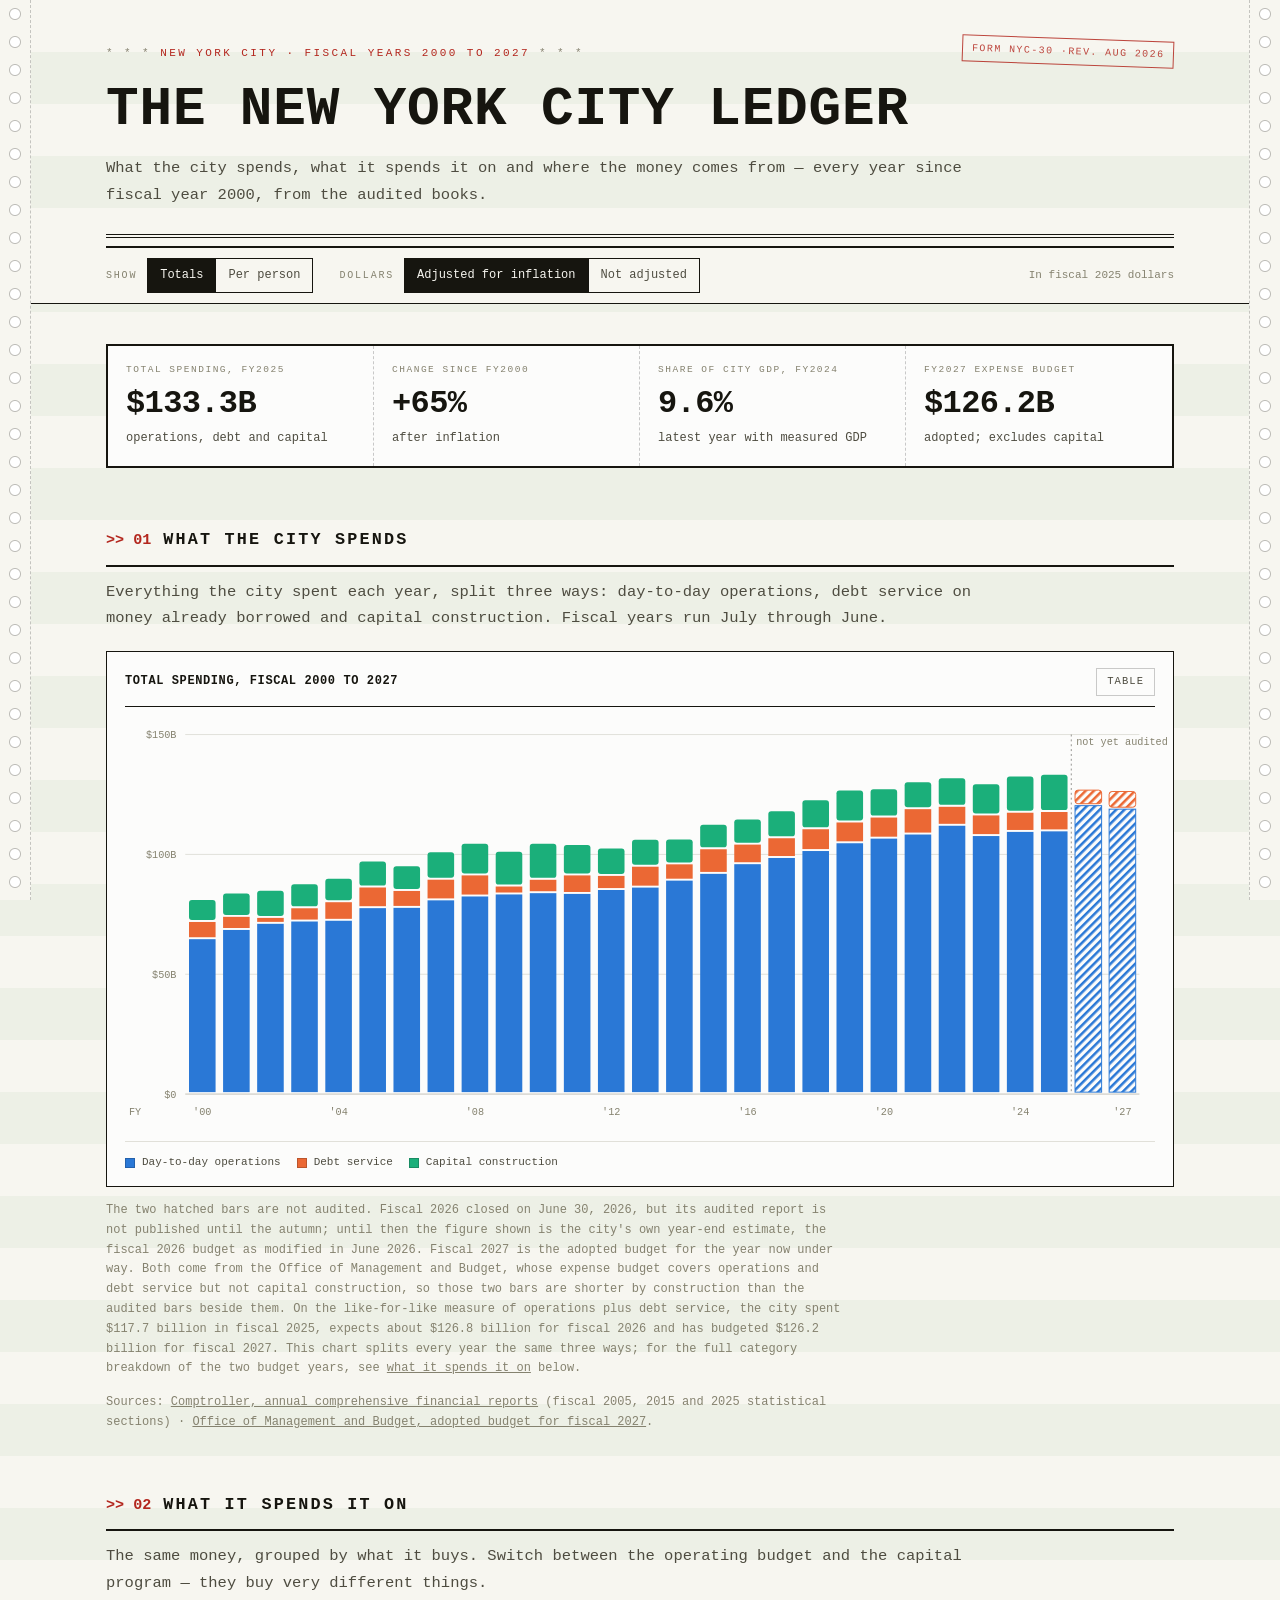
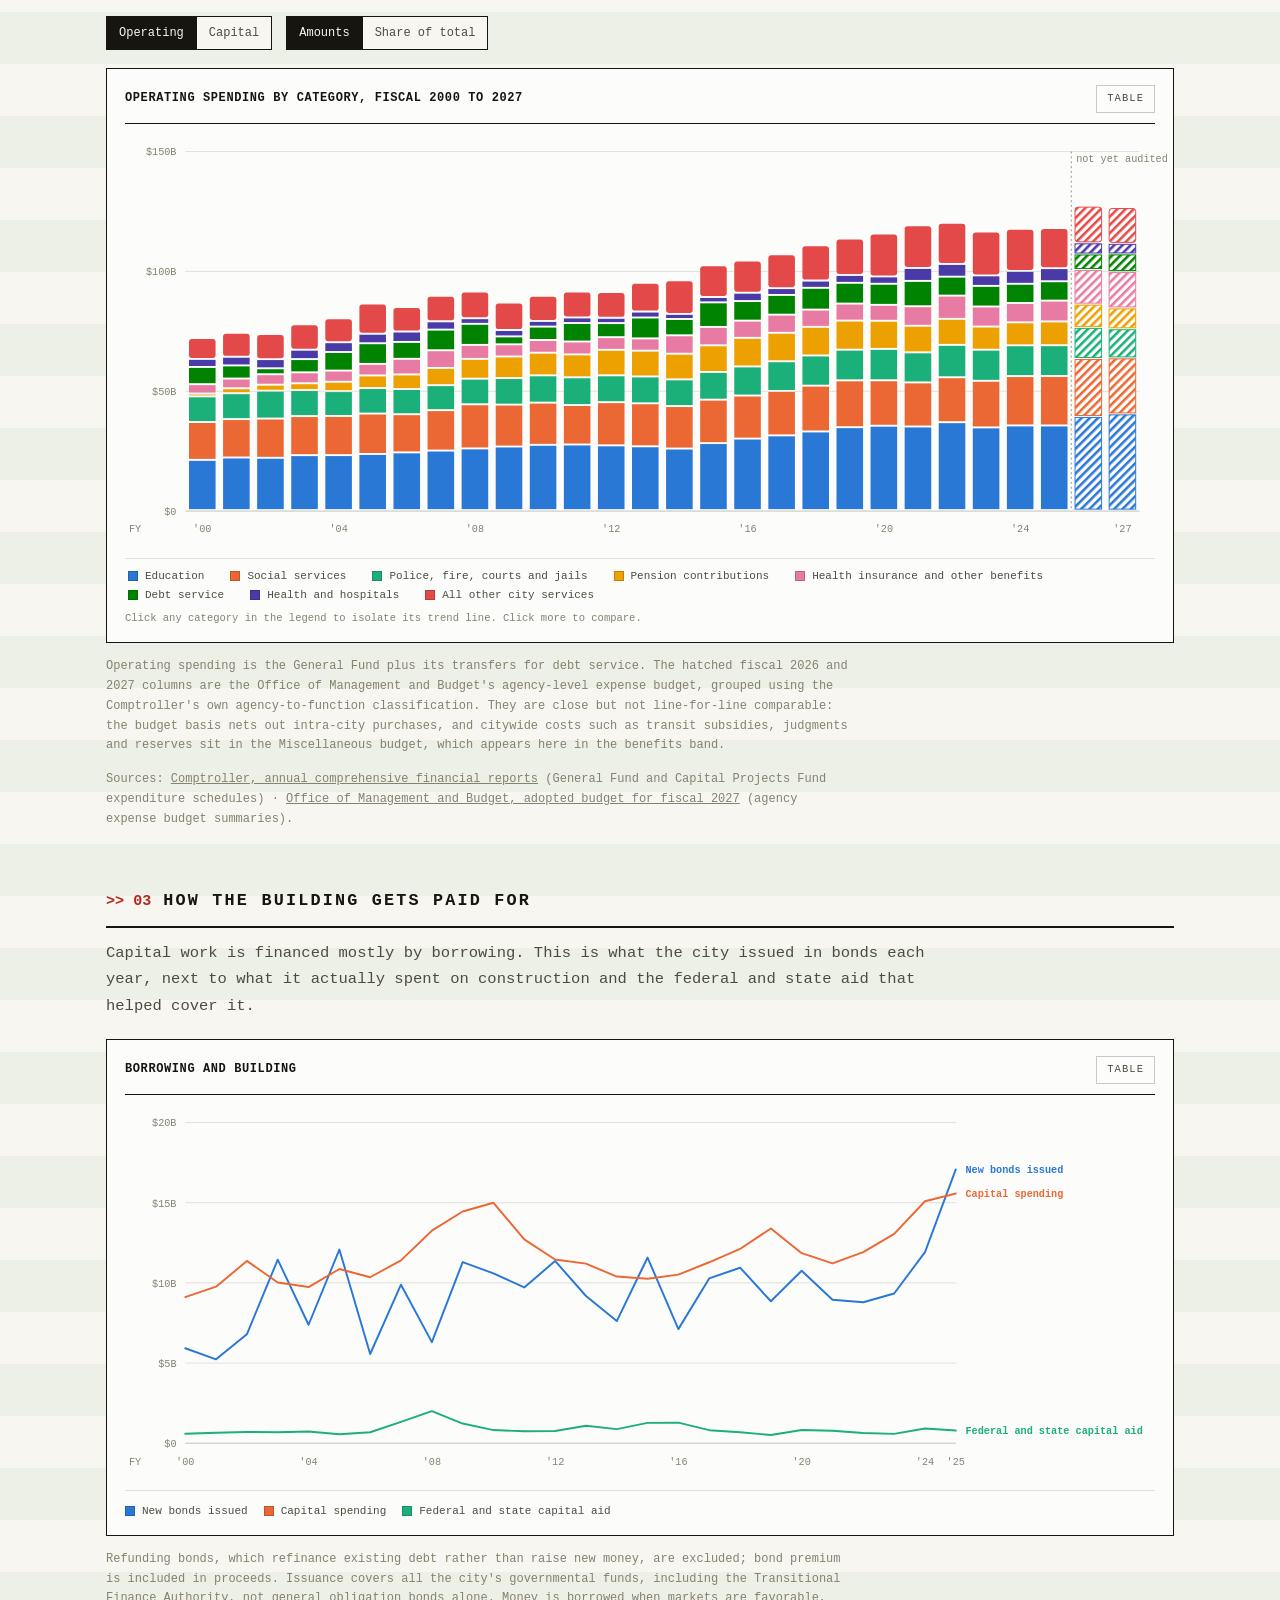
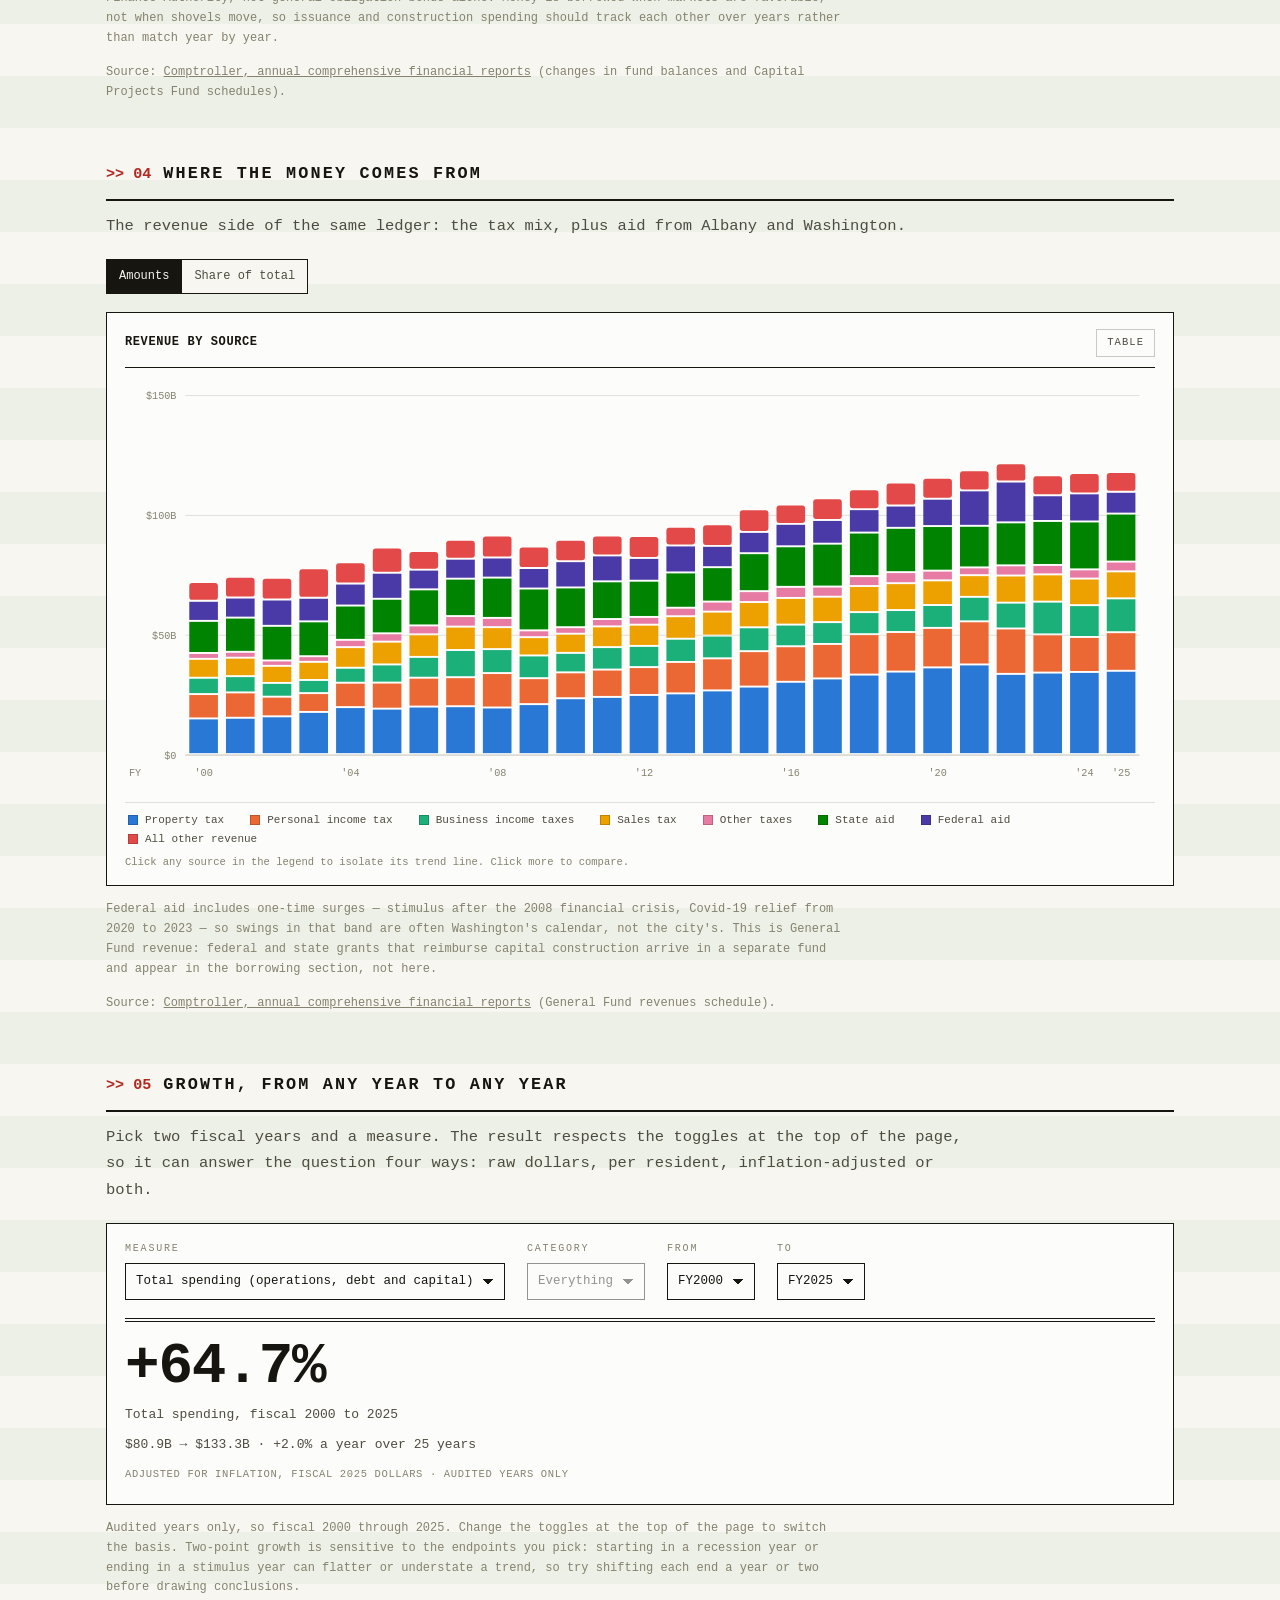
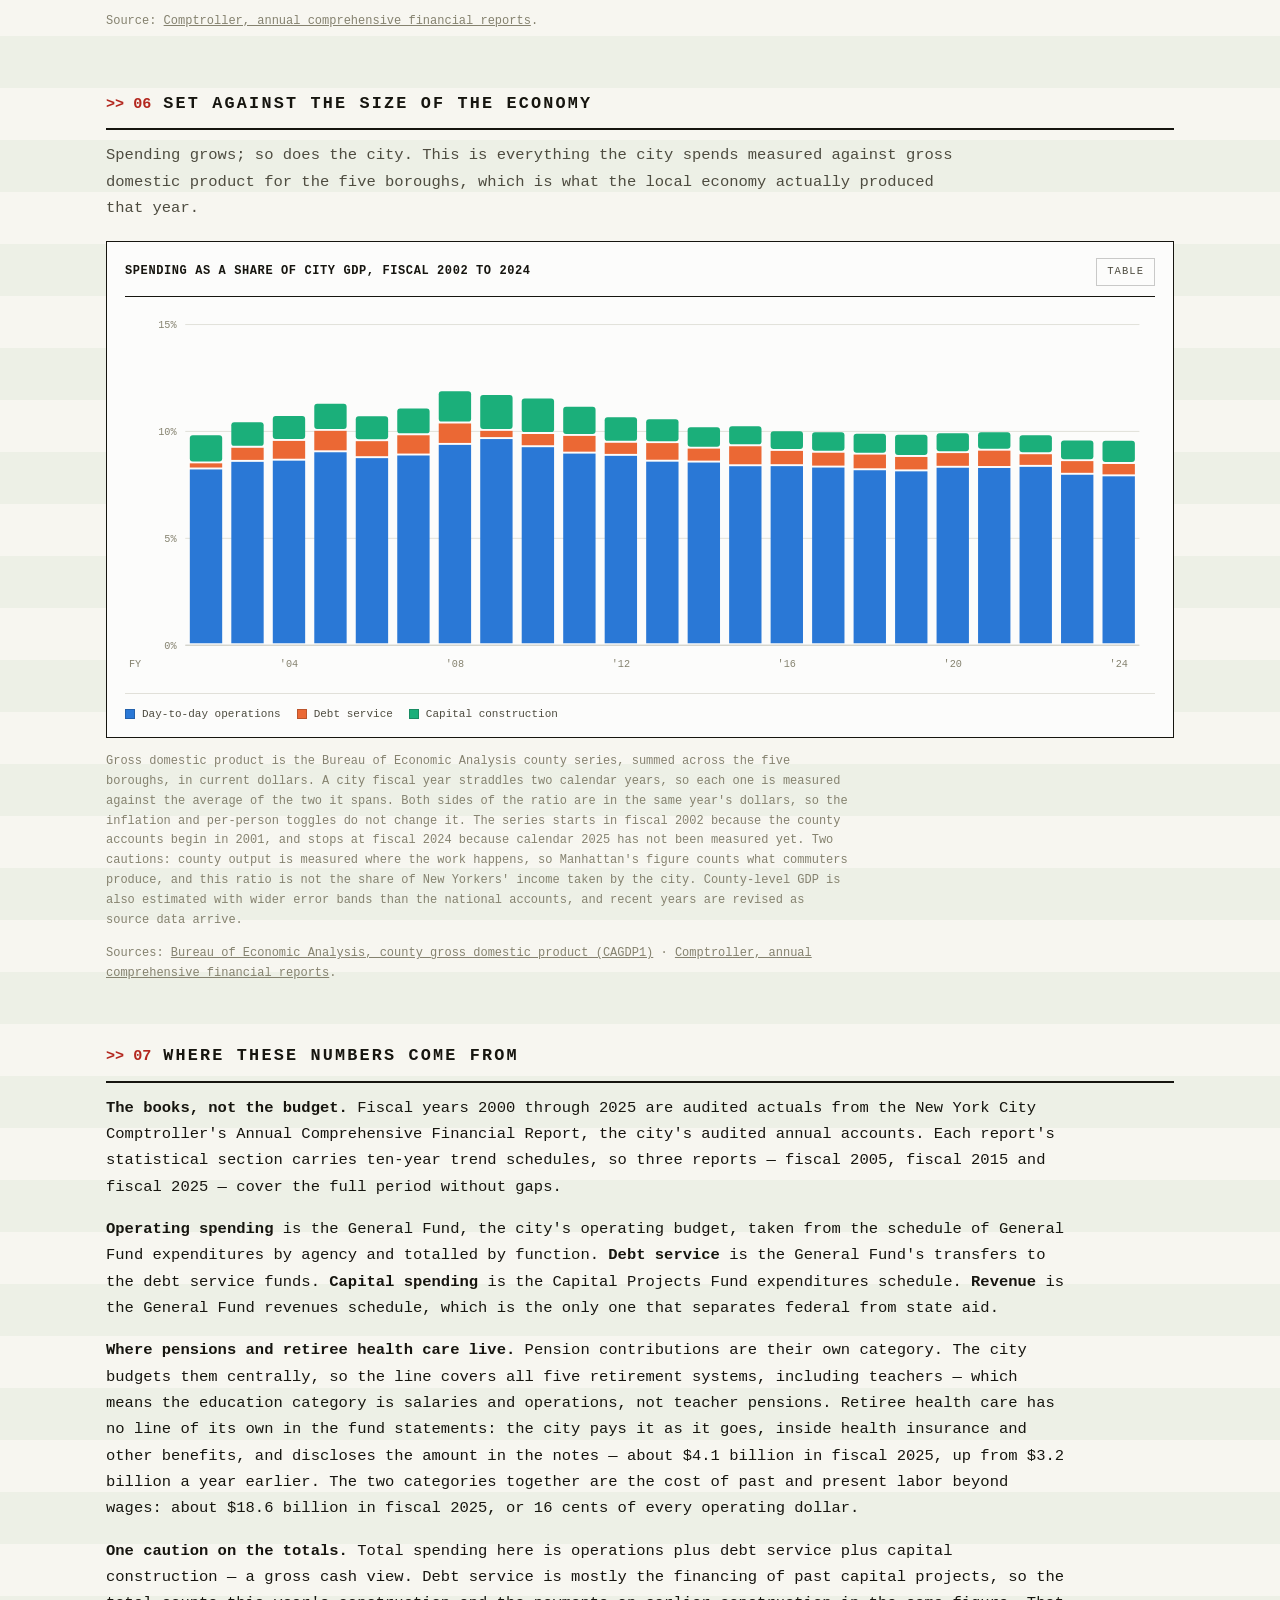
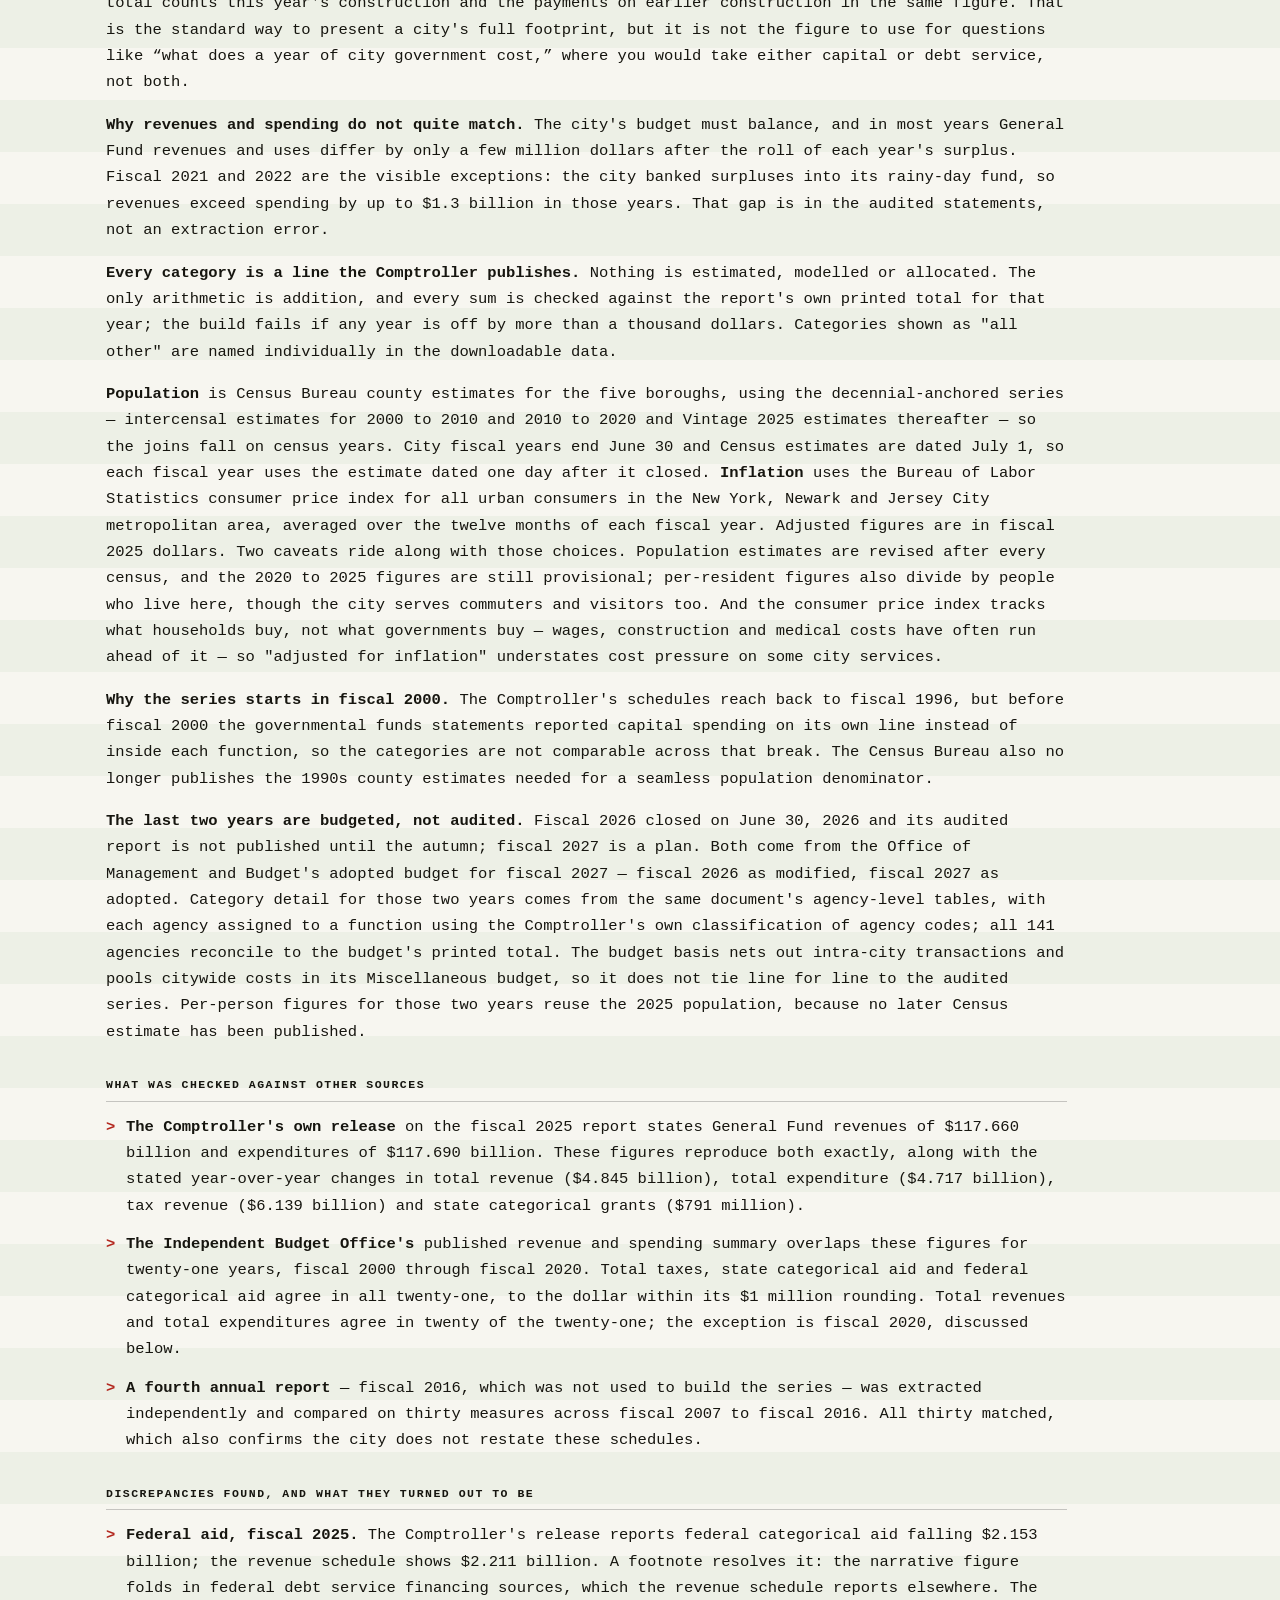
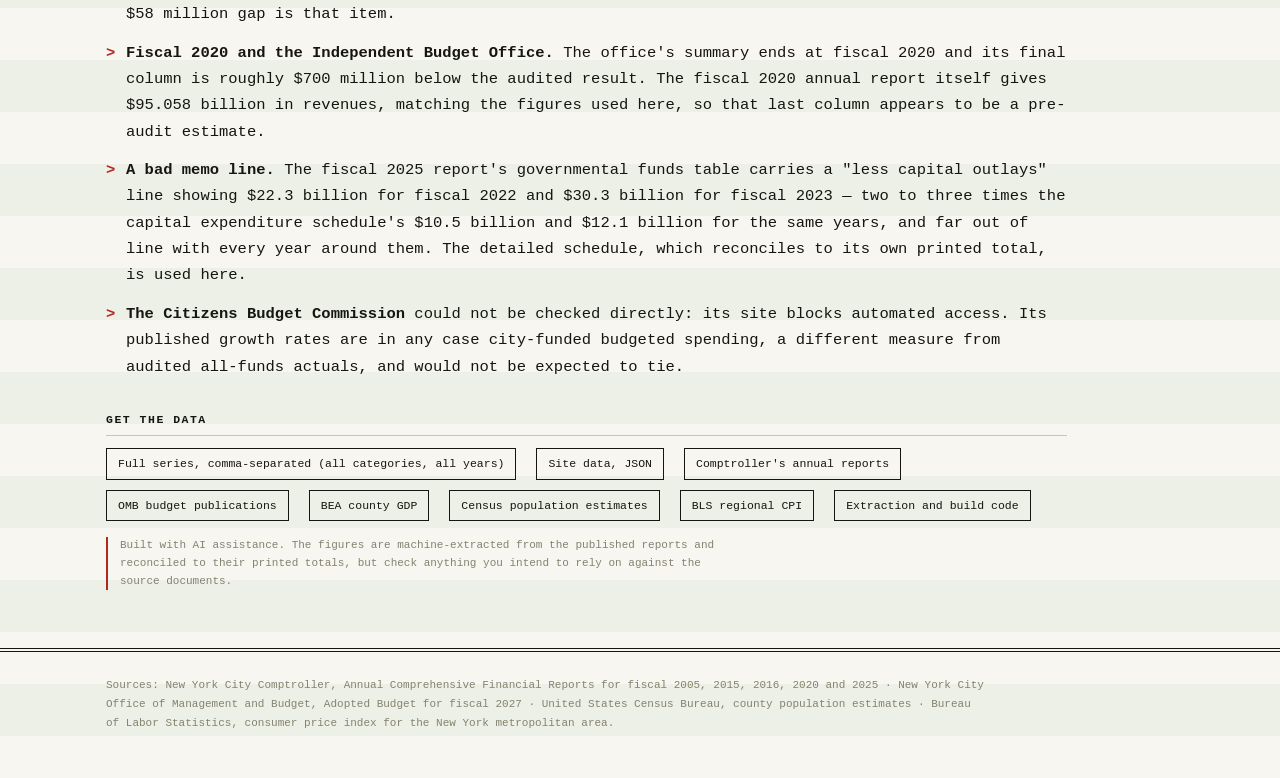
==== commit e91462e0: "Point readers from the total-spending chart to the category breakdown The hatched budget-year bars o" ====
--- a/index.html
+++ b/index.html
@@ -5,7 +5,7 @@
 <meta name="viewport" content="width=device-width, initial-scale=1">
 <title>The New York City ledger: what the city spends and where the money comes from</title>
 <meta name="description" content="Twenty-six years of audited New York City spending and revenue, by category, with toggles for population and inflation. Built from the Comptroller's annual financial reports.">
-<link rel="stylesheet" href="styles.css">
+<link rel="stylesheet" href="styles.css?v=20260809c">
 <link rel="icon" href="data:image/svg+xml,<svg xmlns='http://www.w3.org/2000/svg' viewBox='0 0 100 100'><text y='.9em' font-size='90'>&#128209;</text></svg>">
 </head>
 <body>
@@ -66,7 +66,9 @@
       are shorter by construction than the audited bars beside them. On the like-for-like
       measure of operations plus debt service, the city spent $117.7 billion in fiscal
       2025, expects about $126.8 billion for fiscal 2026 and has budgeted $126.2 billion
-      for fiscal 2027.</p>
+      for fiscal 2027. This chart splits every year the same three ways; for the full
+      category breakdown of the two budget years, see
+      <a href="#categories">what it spends it on</a> below.</p>
     <p class="note">Sources: <a href="https://comptroller.nyc.gov/reports/annual-comprehensive-financial-reports/">Comptroller, annual comprehensive financial
       reports</a> (fiscal 2005, 2015 and 2025 statistical sections) &#183;
       <a href="https://www.nyc.gov/site/omb/publications/publications.page">Office of Management and Budget, adopted budget for fiscal
@@ -384,6 +386,6 @@
 </footer>
 
 <div class="tooltip" id="tooltip" hidden></div>
-<script src="app.js"></script>
+<script src="app.js?v=20260809c"></script>
 </body>
 </html>
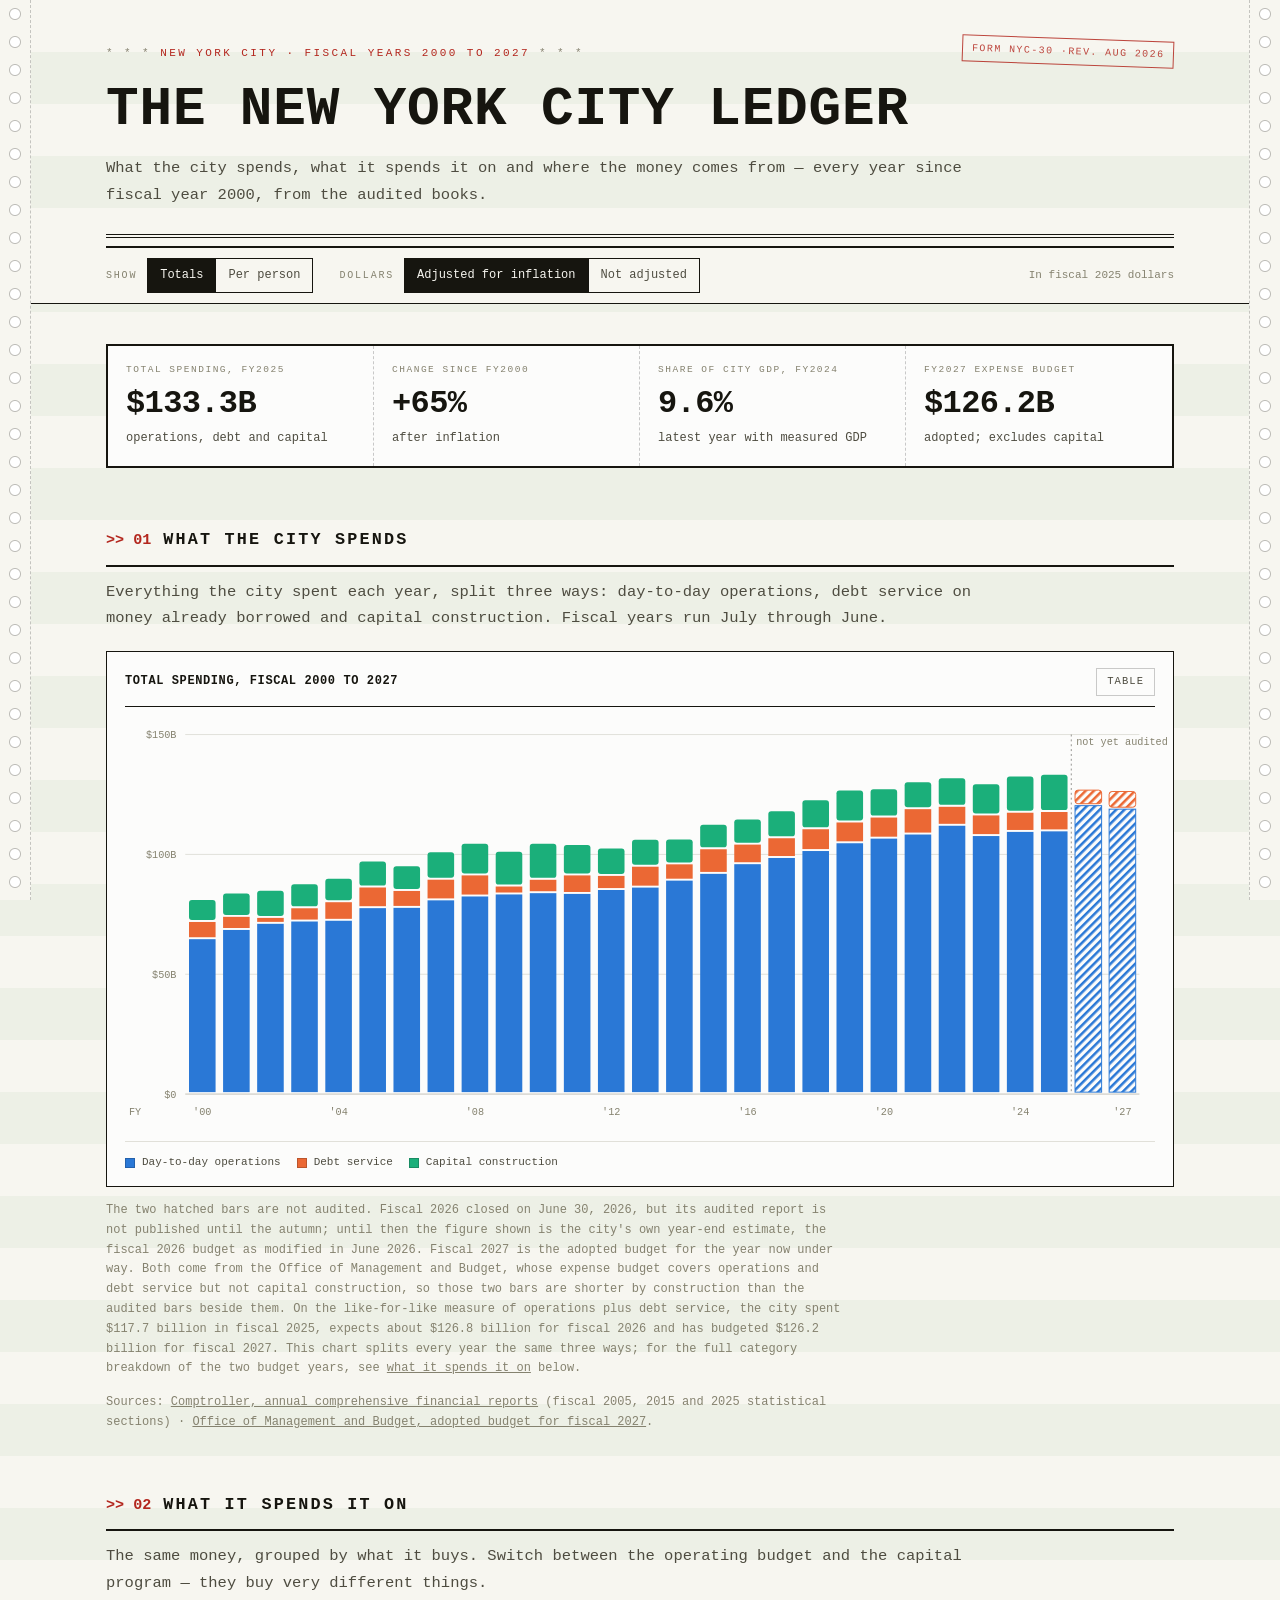
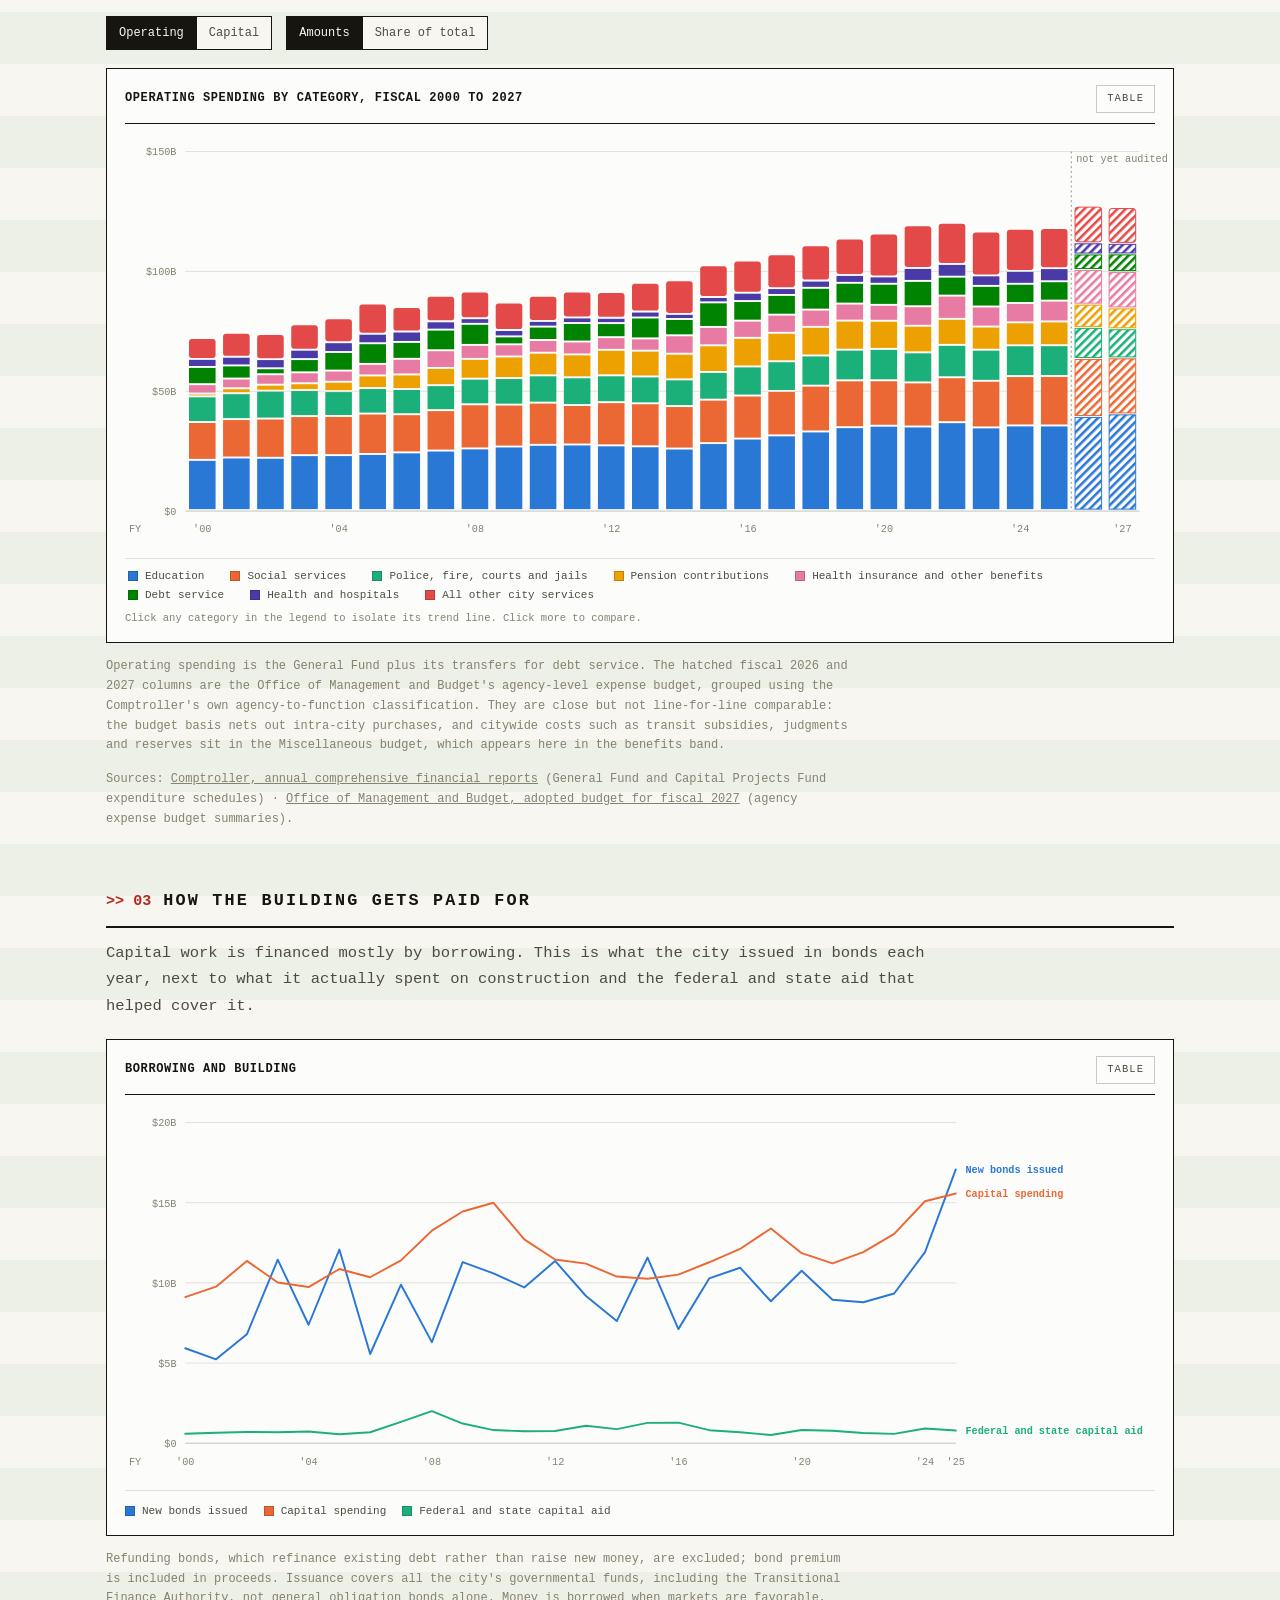
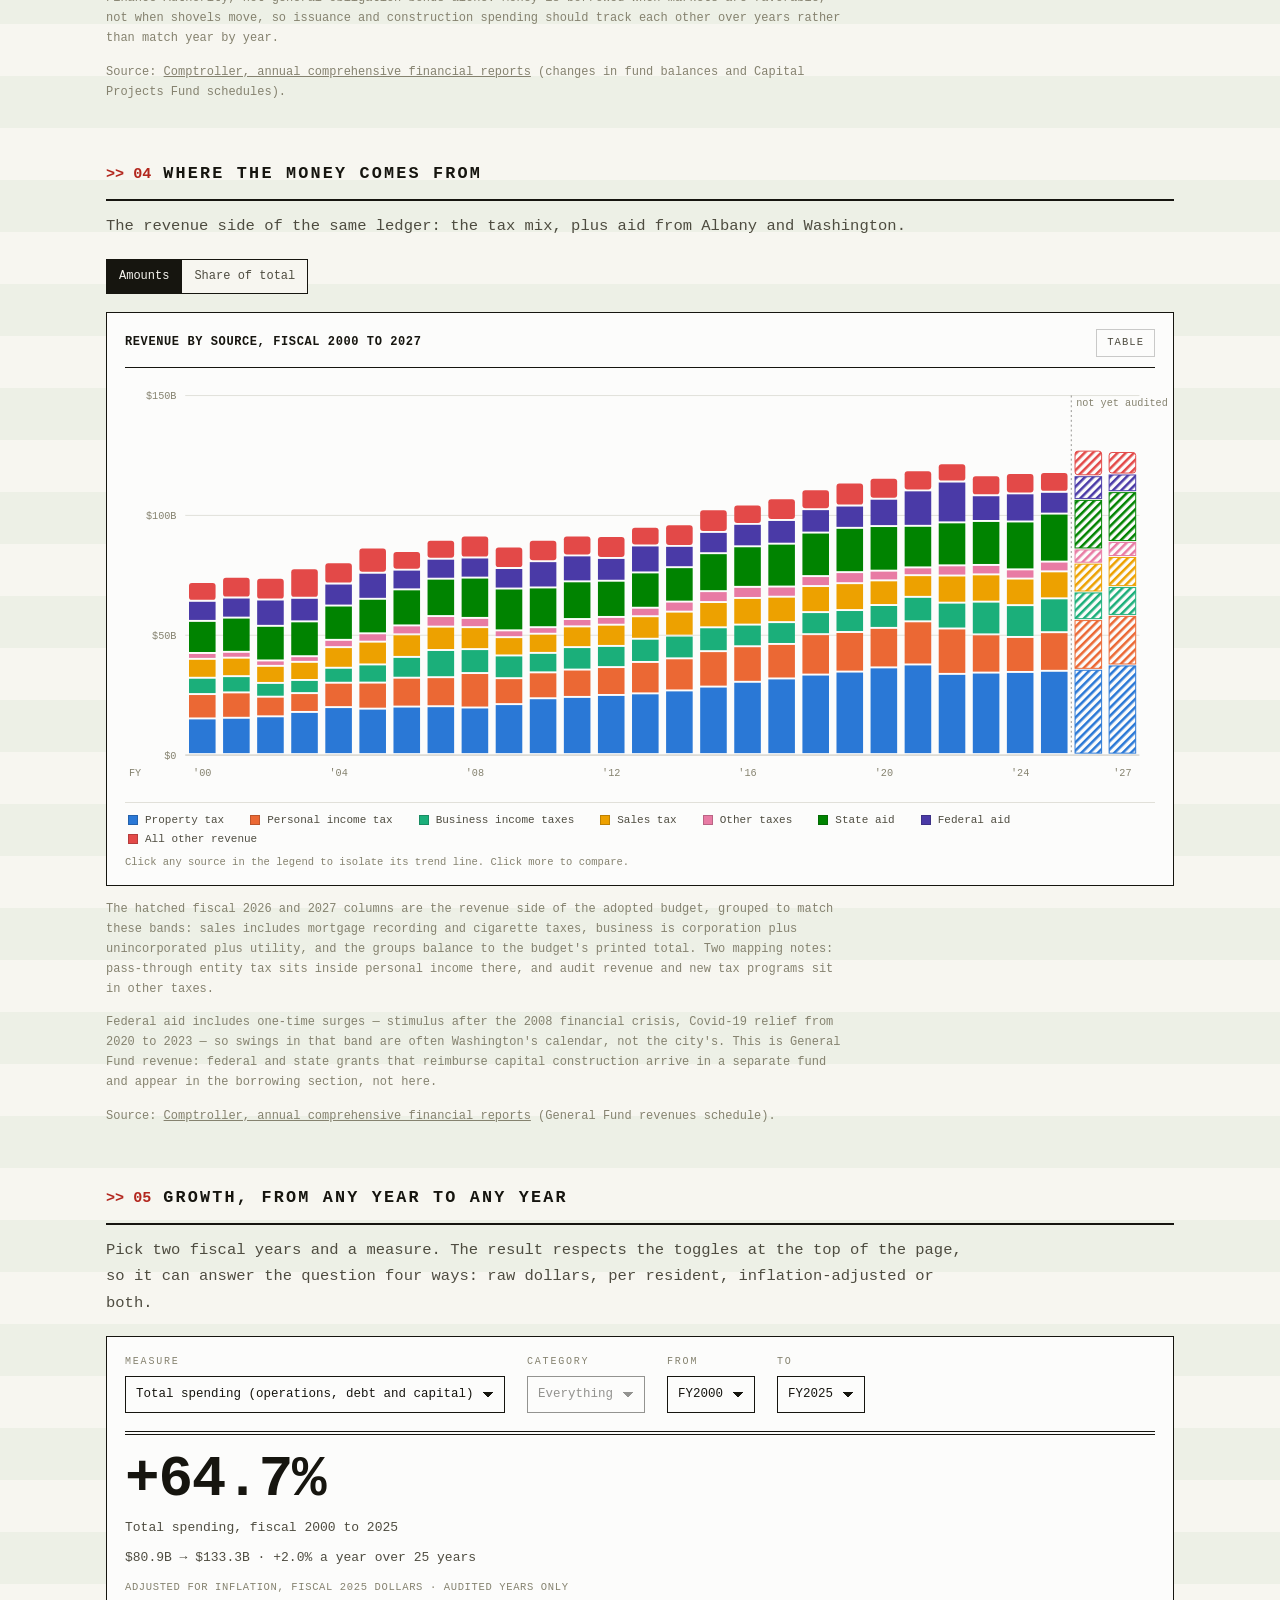
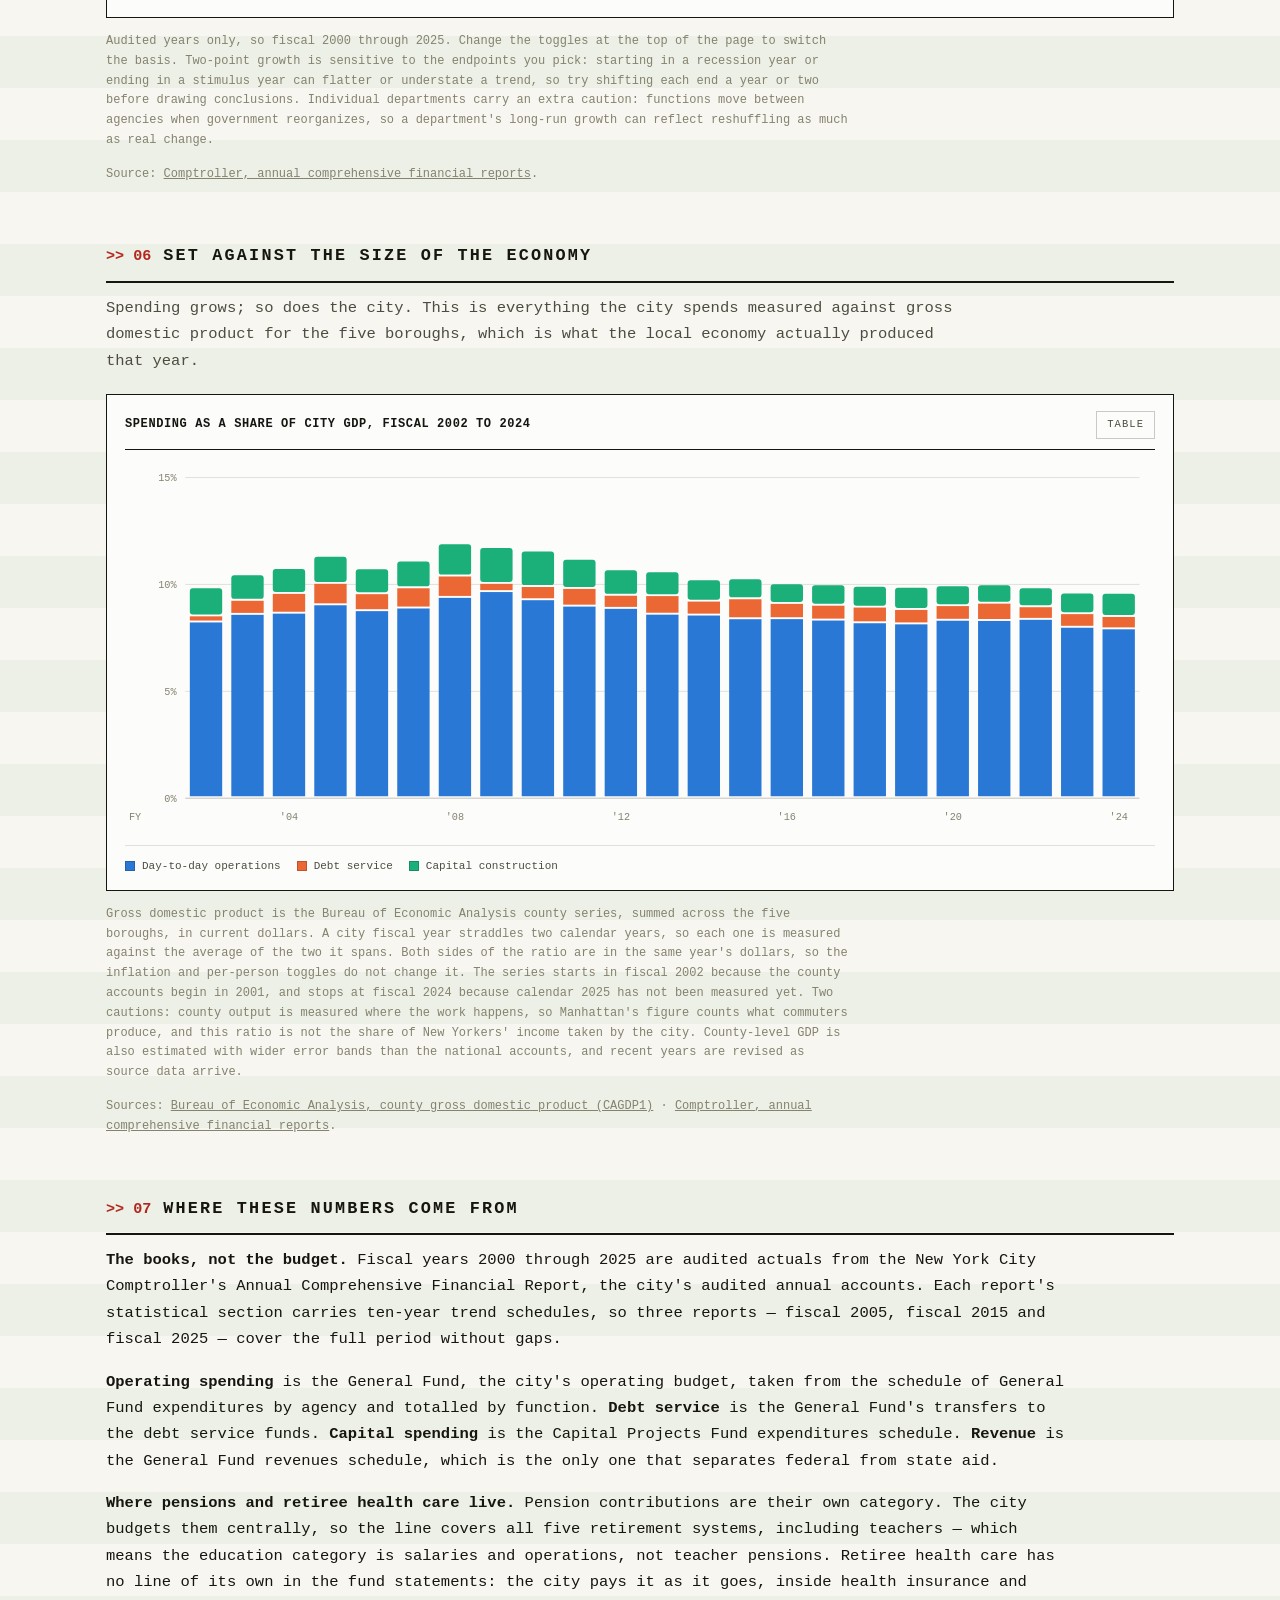
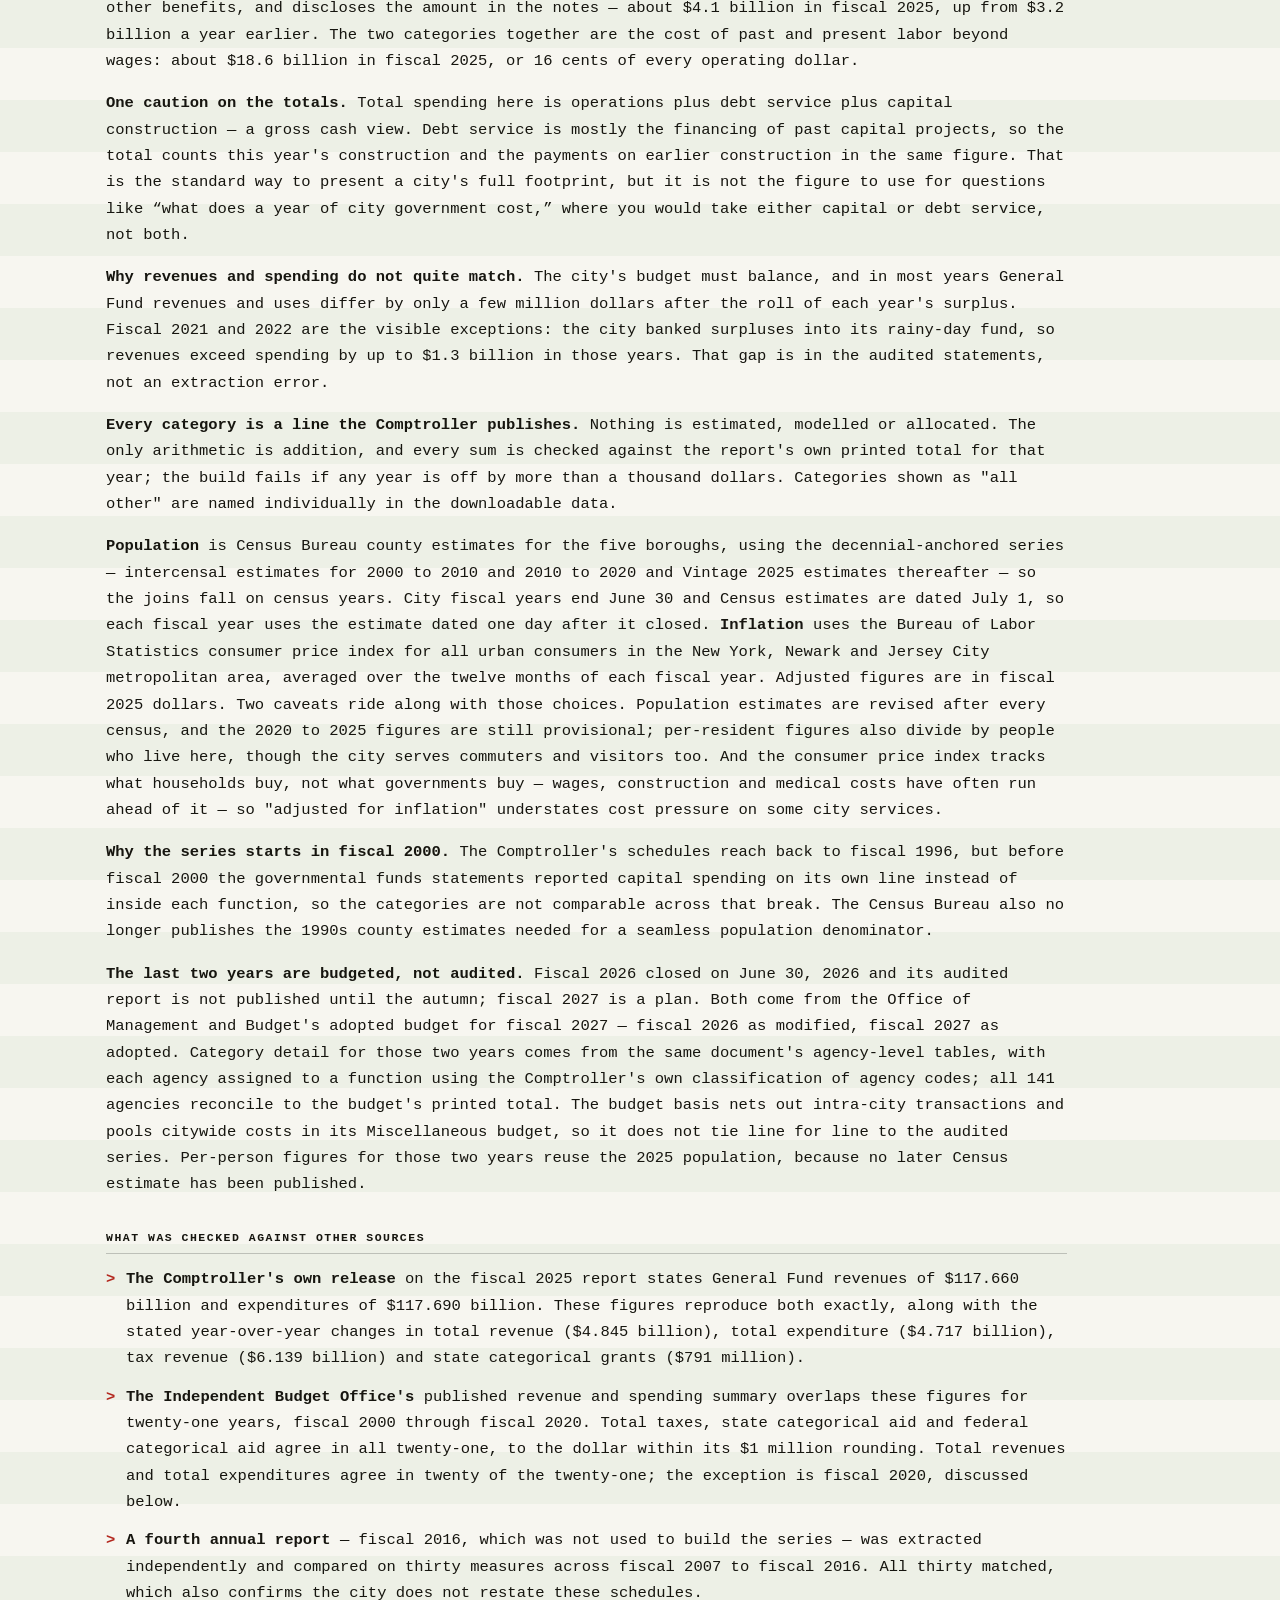
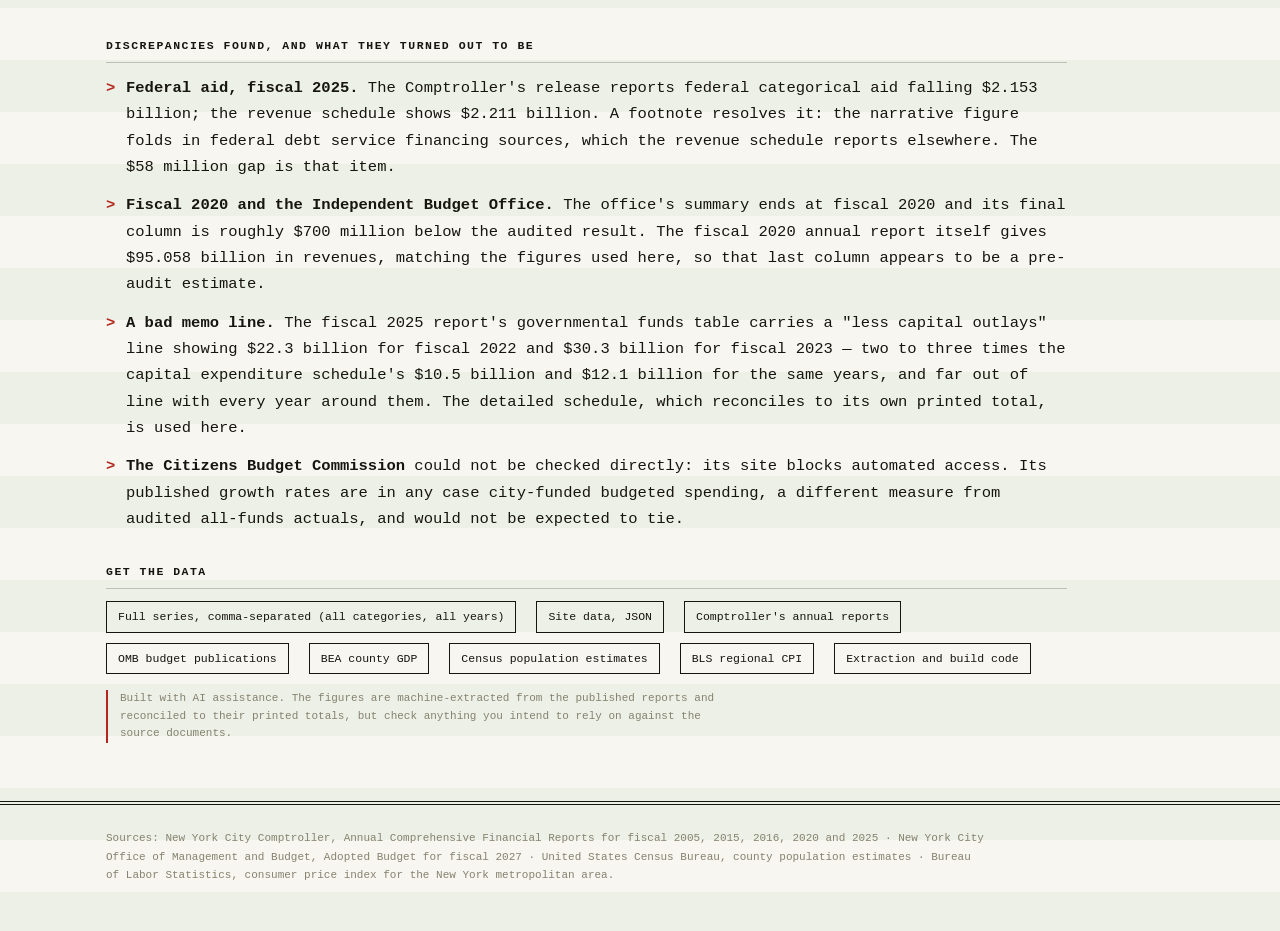
==== commit 4c124ba1: "Department-level growth, budget-year revenue, per-agency reconciliation The growth calculator now of" ====
--- a/index.html
+++ b/index.html
@@ -5,7 +5,7 @@
 <meta name="viewport" content="width=device-width, initial-scale=1">
 <title>The New York City ledger: what the city spends and where the money comes from</title>
 <meta name="description" content="Twenty-six years of audited New York City spending and revenue, by category, with toggles for population and inflation. Built from the Comptroller's annual financial reports.">
-<link rel="stylesheet" href="styles.css?v=20260809c">
+<link rel="stylesheet" href="styles.css?v=20260810a">
 <link rel="icon" href="data:image/svg+xml,<svg xmlns='http://www.w3.org/2000/svg' viewBox='0 0 100 100'><text y='.9em' font-size='90'>&#128209;</text></svg>">
 </head>
 <body>
@@ -150,6 +150,12 @@
       <p class="hint" id="c4Hint"></p>
       <div class="tablewrap" id="c4Table" hidden></div>
     </figure>
+    <p class="note">The hatched fiscal 2026 and 2027 columns are the revenue side of the
+      adopted budget, grouped to match these bands: sales includes mortgage recording
+      and cigarette taxes, business is corporation plus unincorporated plus utility,
+      and the groups balance to the budget's printed total. Two mapping notes:
+      pass-through entity tax sits inside personal income there, and audit revenue and
+      new tax programs sit in other taxes.</p>
     <p class="note">Federal aid includes one-time surges &#8212; stimulus after the 2008
       financial crisis, Covid-19 relief from 2020 to 2023 &#8212; so swings in that band
       are often Washington's calendar, not the city's. This is General Fund revenue:
@@ -189,7 +195,9 @@
       toggles at the top of the page to switch the basis. Two-point growth is
       sensitive to the endpoints you pick: starting in a recession year or ending in
       a stimulus year can flatter or understate a trend, so try shifting each end a
-      year or two before drawing conclusions.</p>
+      year or two before drawing conclusions. Individual departments carry an extra
+      caution: functions move between agencies when government reorganizes, so a
+      department's long-run growth can reflect reshuffling as much as real change.</p>
     <p class="note">Source: <a href="https://comptroller.nyc.gov/reports/annual-comprehensive-financial-reports/">Comptroller, annual comprehensive financial
       reports</a>.</p>
   </section>
@@ -386,6 +394,6 @@
 </footer>
 
 <div class="tooltip" id="tooltip" hidden></div>
-<script src="app.js?v=20260809c"></script>
+<script src="app.js?v=20260810a"></script>
 </body>
 </html>
